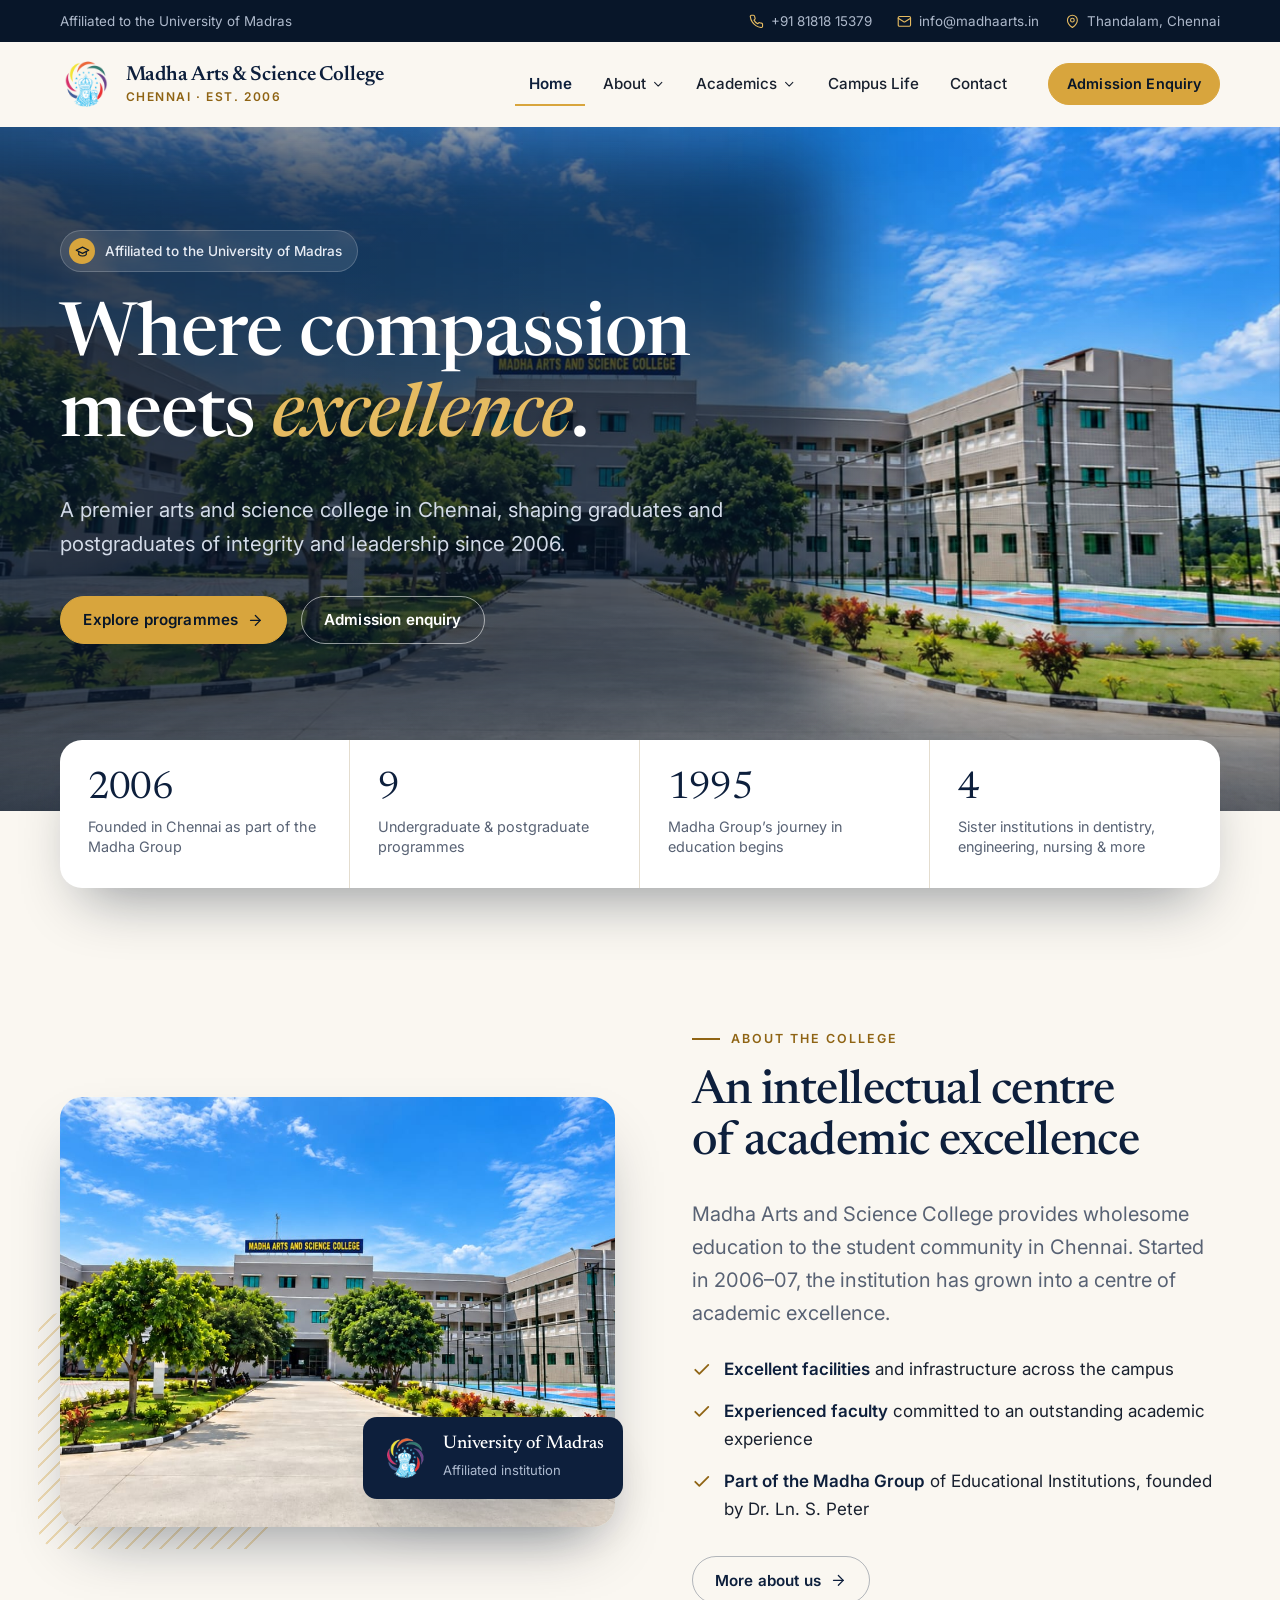
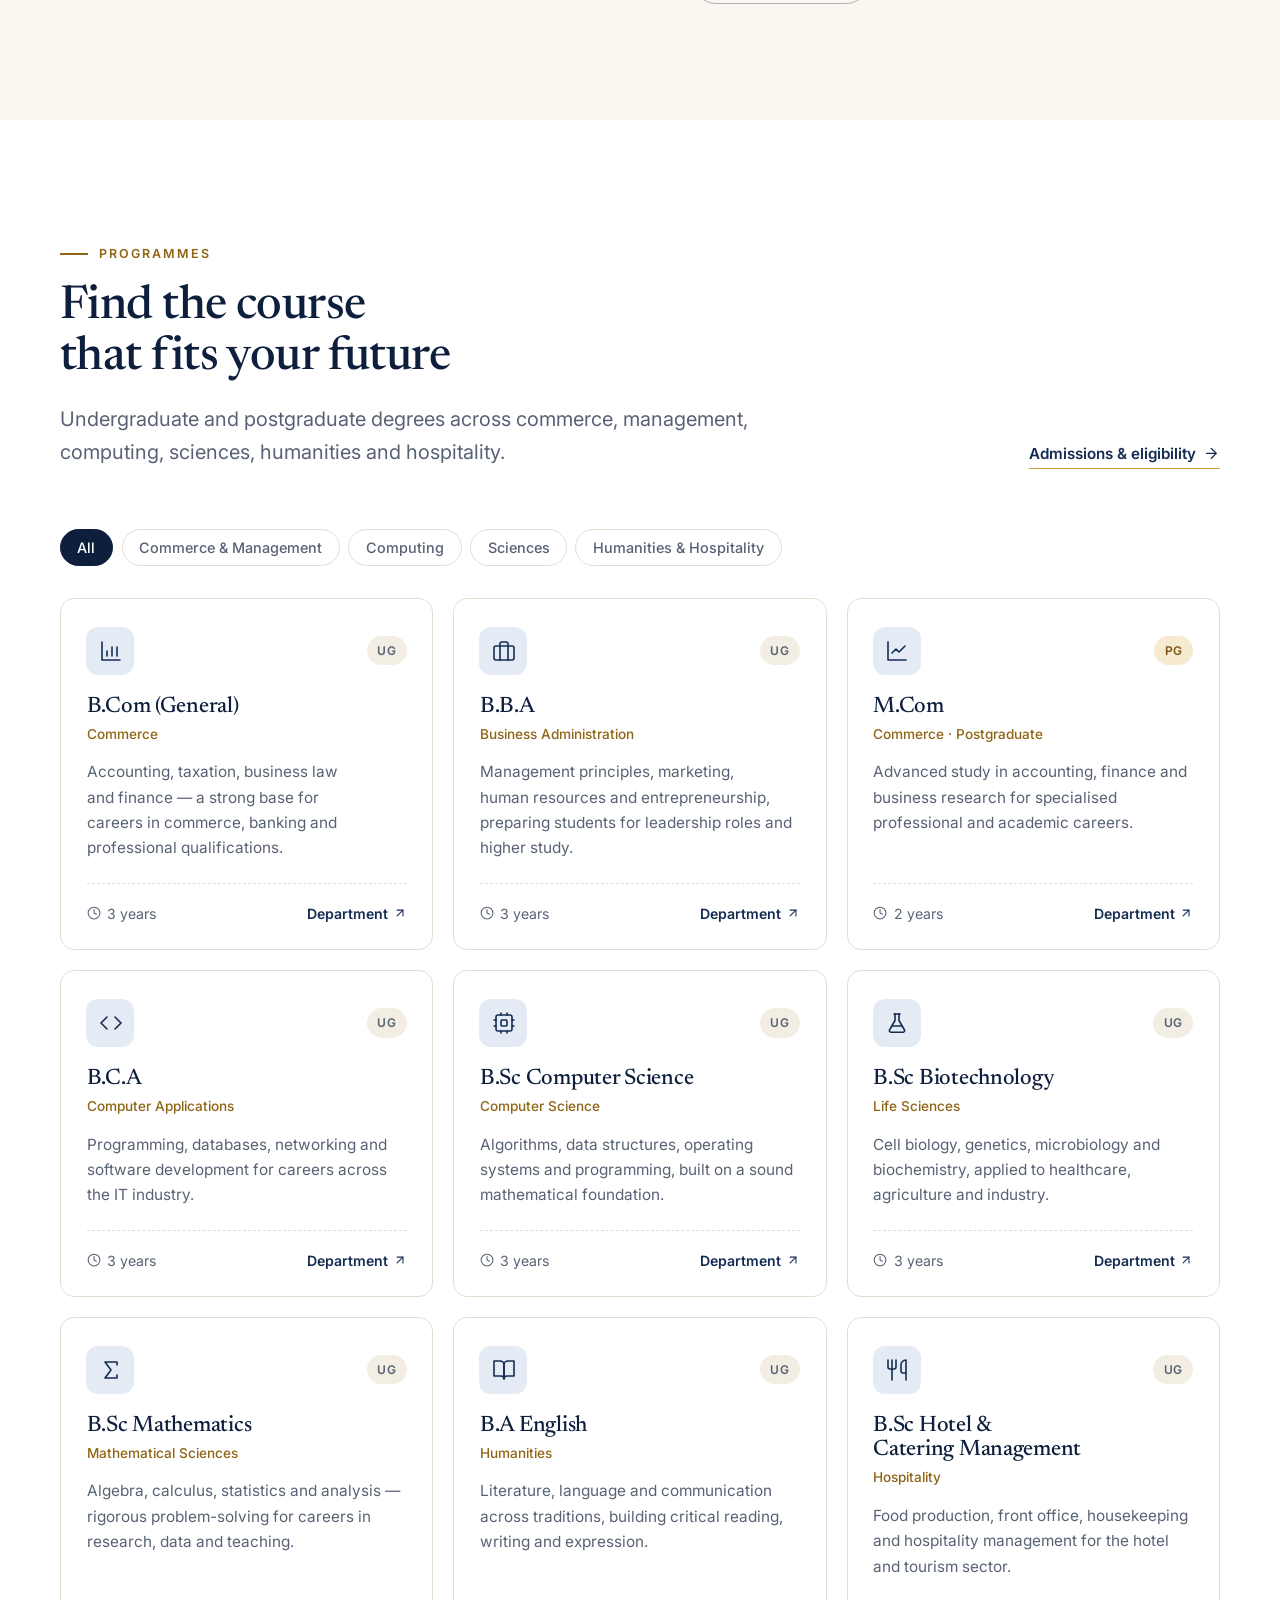
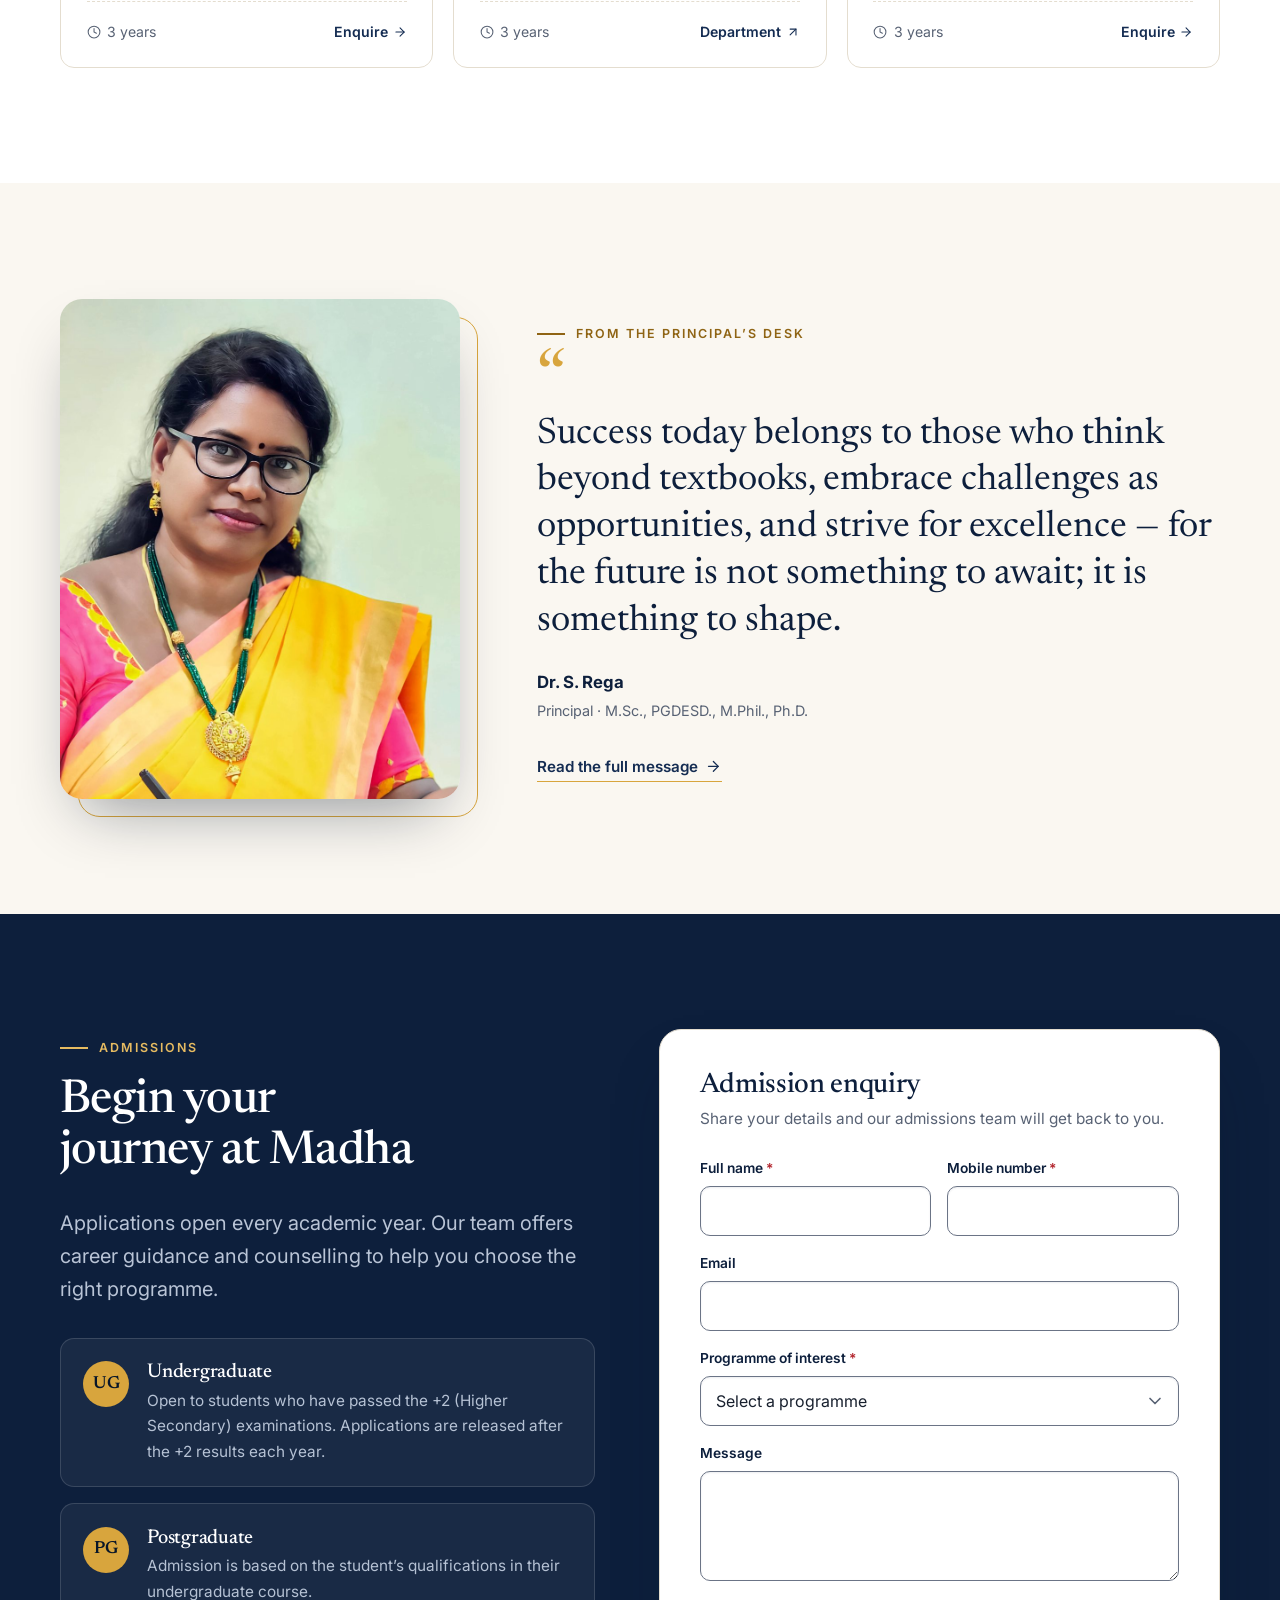
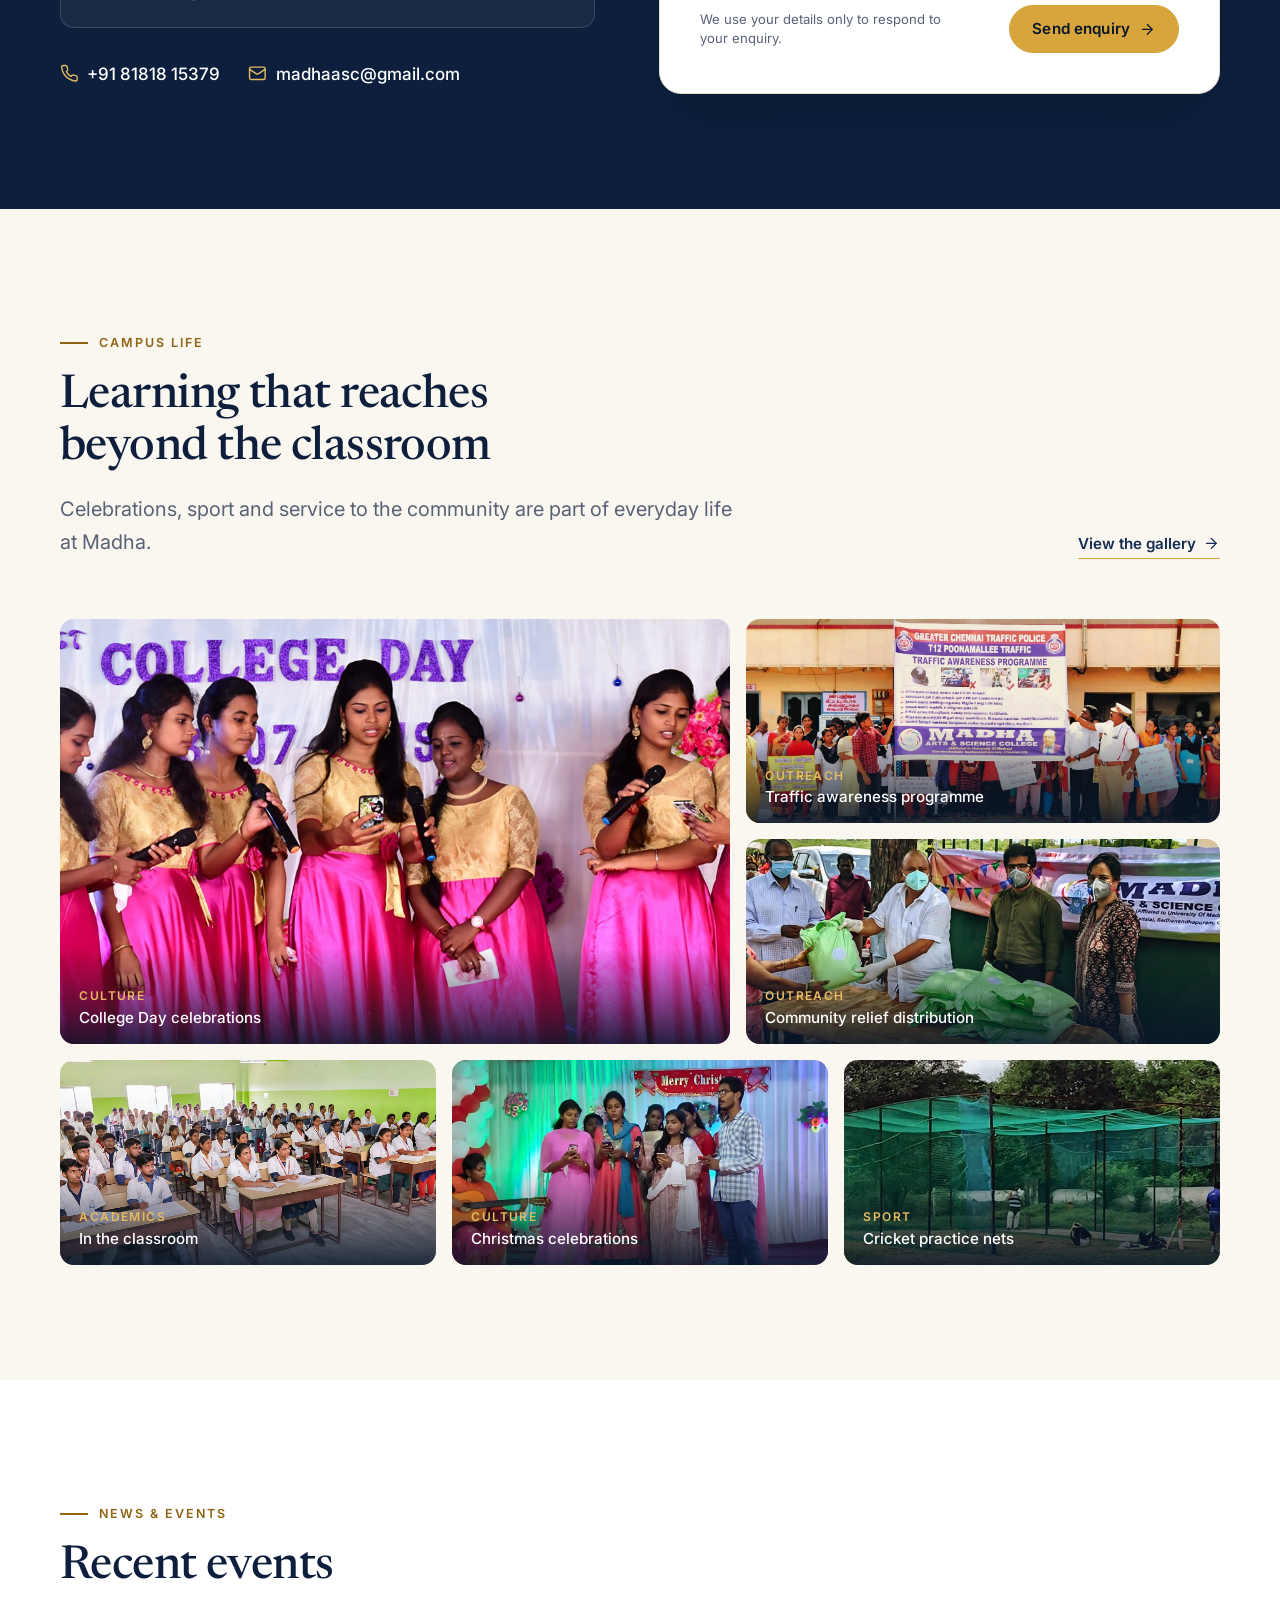
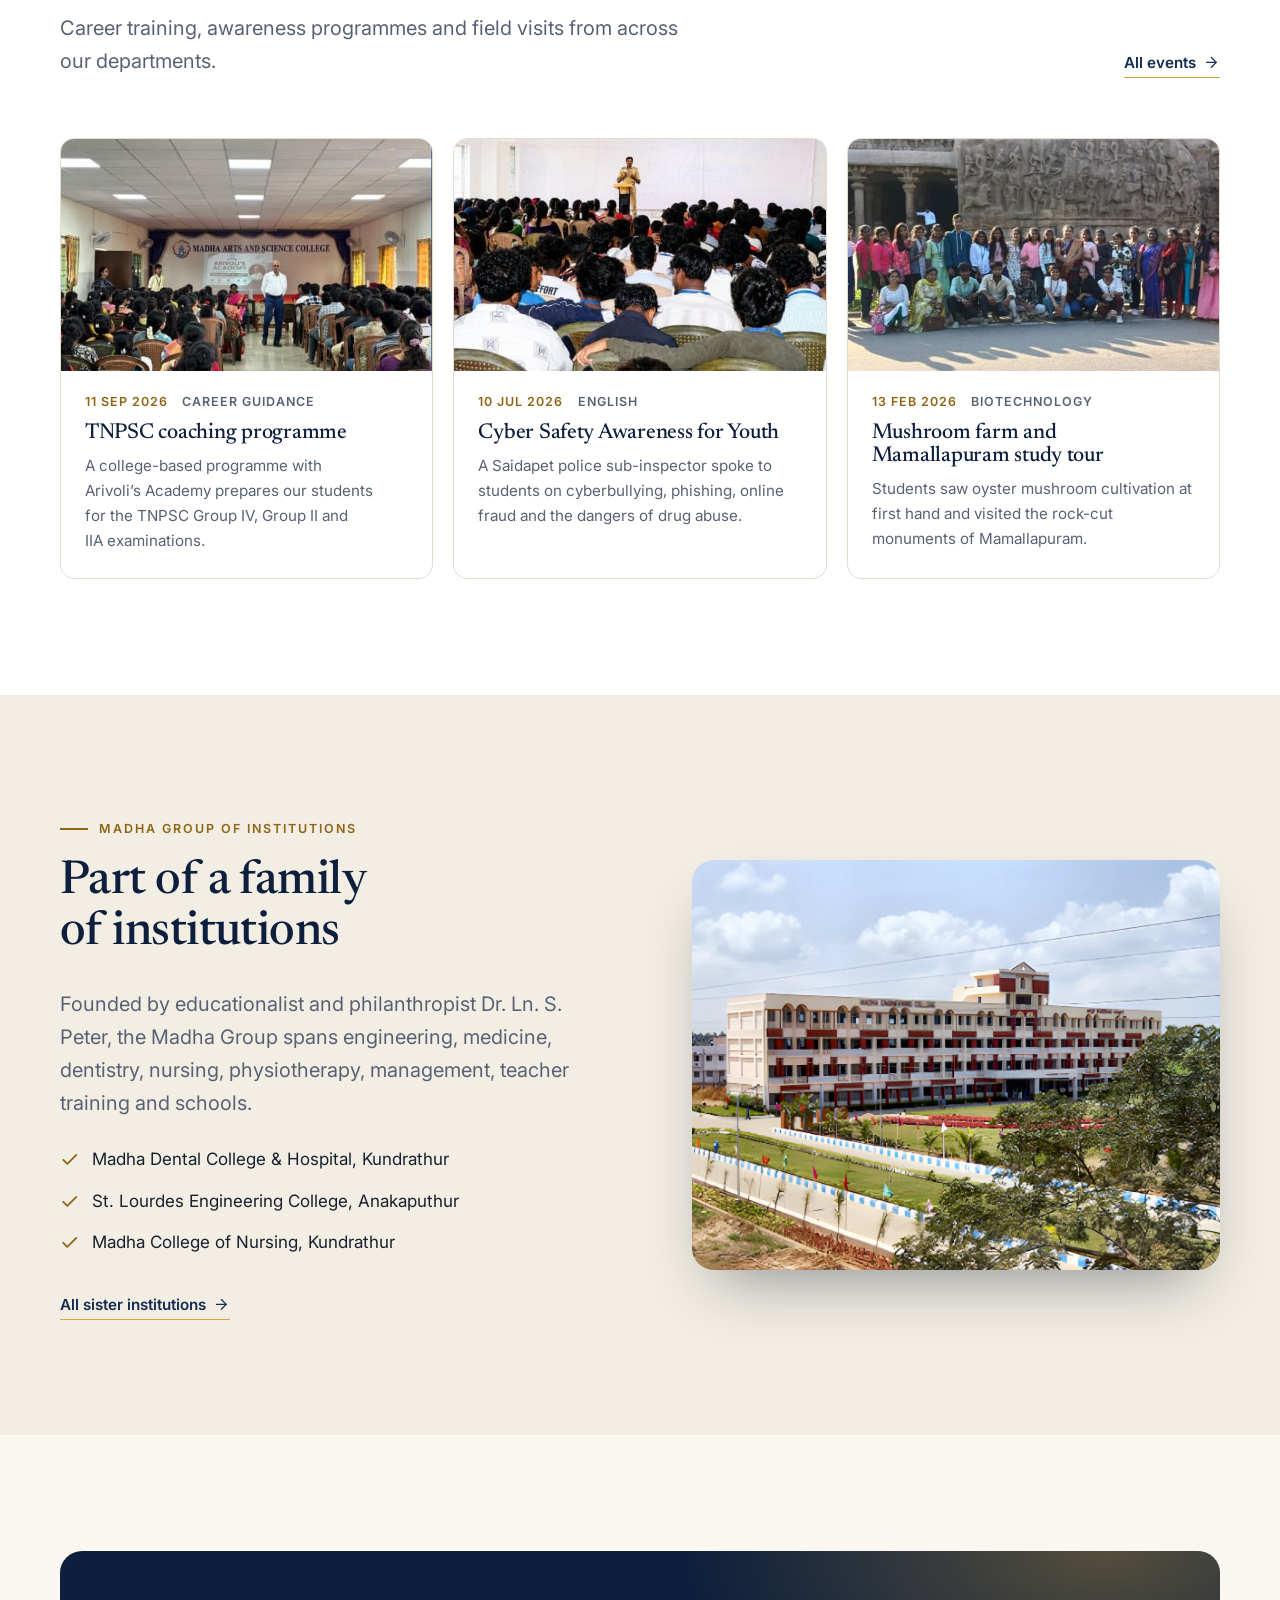
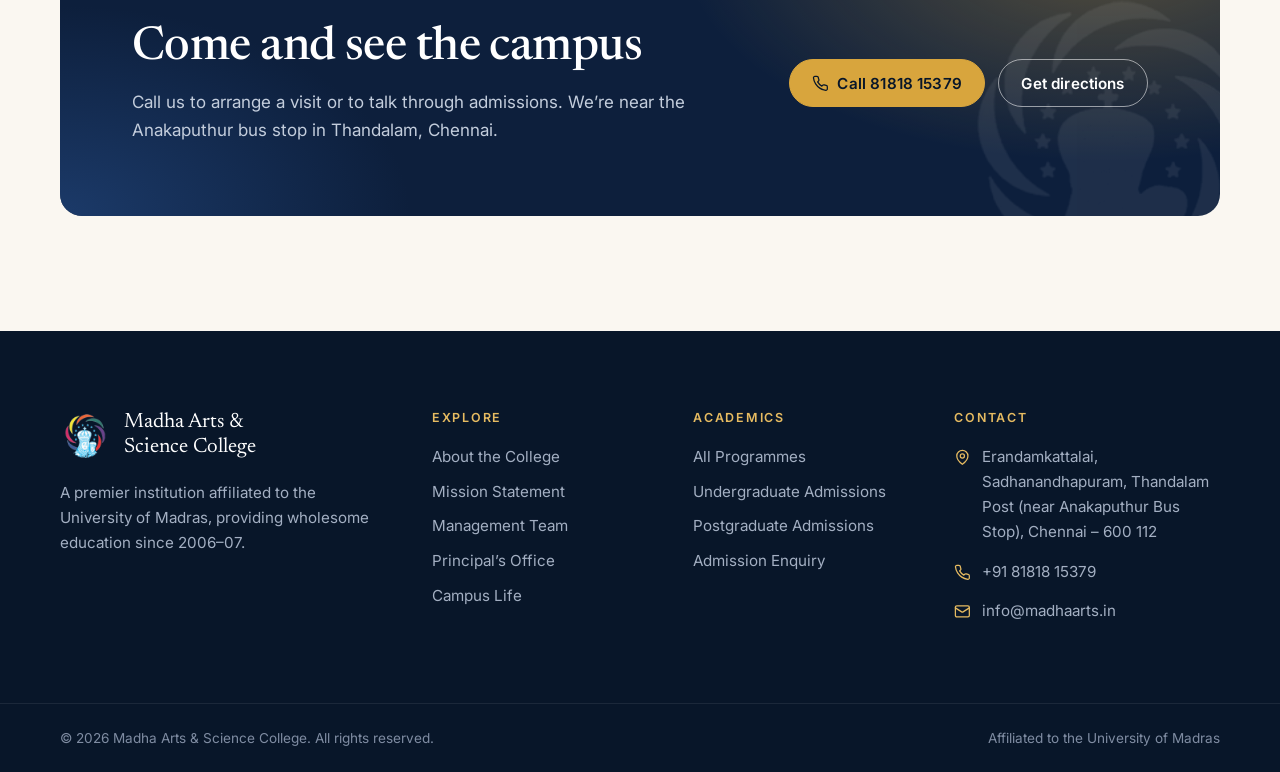
==== index.html @ 63589f8f "Update the sister institutions list Remove Madha Medical College & Hospital and Madha Engineering Co" ====
<!DOCTYPE html>
<html lang="en">
<head>
  <meta charset="utf-8">
  <meta name="viewport" content="width=device-width, initial-scale=1">
  <title>Madha Arts &amp; Science College, Chennai | Affiliated to the University of Madras</title>
  <meta name="description" content="Madha Arts and Science College, Thandalam, Chennai — a premier institution affiliated to the University of Madras offering B.Com, BBA, BCA, B.Sc and M.Com programmes since 2006.">
  <meta name="theme-color" content="#0d1f3c">
  <meta property="og:title" content="Madha Arts &amp; Science College, Chennai">
  <meta property="og:description" content="Undergraduate and postgraduate programmes in commerce, management, computing, sciences, humanities and hospitality. Affiliated to the University of Madras.">
  <meta property="og:image" content="assets/img/campus-main-block.jpg">
  <link rel="icon" type="image/png" href="assets/img/favicon.png">
  <link rel="preconnect" href="https://fonts.googleapis.com">
  <link rel="preconnect" href="https://fonts.gstatic.com" crossorigin>
  <link rel="stylesheet" href="https://fonts.googleapis.com/css2?family=Inter:wght@400;500;600;700&family=Newsreader:ital,opsz,wght@0,6..72,400;0,6..72,500;0,6..72,600;1,6..72,400;1,6..72,500&display=swap">
  <link rel="preload" as="image" href="assets/img/campus-main-block.jpg">
  <link rel="stylesheet" href="assets/css/styles.css">
  <script>document.documentElement.classList.add("js")</script>
</head>
<body>
  <a class="skip" href="#main">Skip to content</a>

  <div class="topbar">
    <div class="container topbar__inner">
      <p class="topbar__note">Affiliated to the University of Madras</p>
      <ul class="topbar__links">
        <li><a href="tel:+918181815379"><svg class="i" viewBox="0 0 24 24" aria-hidden="true"><path d="M22 16.92v3a2 2 0 0 1-2.18 2 19.79 19.79 0 0 1-8.63-3.07 19.5 19.5 0 0 1-6-6 19.79 19.79 0 0 1-3.07-8.67A2 2 0 0 1 4.11 2h3a2 2 0 0 1 2 1.72 12.84 12.84 0 0 0 .7 2.81 2 2 0 0 1-.45 2.11L8.09 9.91a16 16 0 0 0 6 6l1.27-1.27a2 2 0 0 1 2.11-.45 12.84 12.84 0 0 0 2.81.7A2 2 0 0 1 22 16.92z"/></svg>+91 81818 15379</a></li>
        <li><a href="mailto:info@madhaarts.in"><svg class="i" viewBox="0 0 24 24" aria-hidden="true"><rect width="20" height="16" x="2" y="4" rx="2"/><path d="m22 7-8.97 5.7a1.94 1.94 0 0 1-2.06 0L2 7"/></svg>info@madhaarts.in</a></li>
        <li class="hide-sm"><svg class="i" viewBox="0 0 24 24" aria-hidden="true"><path d="M20 10c0 6-8 12-8 12s-8-6-8-12a8 8 0 0 1 16 0Z"/><circle cx="12" cy="10" r="3"/></svg>Thandalam, Chennai</li>
      </ul>
    </div>
  </div>

  <header class="site-header" data-header>
    <div class="container site-header__inner">
      <a class="brand" href="index.html" aria-label="Madha Arts and Science College, home">
        <img src="assets/img/emblem.png" alt="" width="512" height="448">
        <span class="brand__text"><span class="brand__name">Madha Arts &amp; Science College</span><span class="brand__sub">Chennai &middot; Est. 2006</span></span>
      </a>
      <nav class="nav" id="site-nav" aria-label="Primary" data-nav>
        <button class="nav-toggle nav-close" type="button" data-nav-close><span class="sr-only">Close menu</span><svg class="i" viewBox="0 0 24 24" aria-hidden="true"><path d="M18 6 6 18"/><path d="m6 6 12 12"/></svg></button>
        <ul class="nav__list">
          <li class="nav__item"><a class="nav__link" href="index.html" aria-current="page">Home</a></li>
          <li class="nav__item has-menu">
            <a class="nav__link" href="about.html">About <svg class="i" viewBox="0 0 24 24" aria-hidden="true"><path d="m6 9 6 6 6-6"/></svg></a>
            <ul class="menu">
              <li><a href="about.html#college">The College</a></li>
              <li><a href="about.html#mission">Mission Statement</a></li>
              <li><a href="about.html#group">Madha Group</a></li>
              <li><a href="about.html#leadership">Management Team</a></li>
              <li><a href="about.html#principal">Principal&rsquo;s Office</a></li>
            </ul>
          </li>
          <li class="nav__item has-menu">
            <a class="nav__link" href="academics.html">Academics <svg class="i" viewBox="0 0 24 24" aria-hidden="true"><path d="m6 9 6 6 6-6"/></svg></a>
            <ul class="menu">
              <li><a href="academics.html#programmes">All Programmes</a></li>
              <li><a href="academics.html#undergraduate">Undergraduate Admissions</a></li>
              <li><a href="academics.html#postgraduate">Postgraduate Admissions</a></li>
            </ul>
          </li>
          <li class="nav__item"><a class="nav__link" href="campus-life.html">Campus Life</a></li>
          <li class="nav__item"><a class="nav__link" href="contact.html">Contact</a></li>
        </ul>
        <a class="btn btn--gold btn--sm nav__cta" href="contact.html#enquiry">Admission Enquiry</a>
      </nav>
      <button class="nav-toggle" type="button" aria-expanded="false" aria-controls="site-nav" data-nav-toggle><span class="sr-only">Open menu</span><svg class="i" viewBox="0 0 24 24" aria-hidden="true"><path d="M4 6h16M4 12h16M4 18h16"/></svg></button>
    </div>
  </header>
  <div class="nav-backdrop"></div>

  <main id="main">
    <!-- Hero -->
    <section class="hero">
      <div class="hero__media"><img src="assets/img/campus-main-block.jpg" alt="The main block of Madha Arts and Science College, Thandalam, Chennai" width="1600" height="747" fetchpriority="high"></div>
      <div class="container hero__inner">
        <div class="hero__content">
          <p class="hero__badge"><span><svg class="i" viewBox="0 0 24 24" aria-hidden="true"><path d="M22 10 12 5 2 10l10 5 10-5Z"/><path d="M6 12v5c3 3 9 3 12 0v-5"/></svg></span>Affiliated to the University of Madras</p>
          <h1>Where compassion meets <em>excellence</em>.</h1>
          <p class="hero__lead">A premier arts and science college in Chennai, shaping graduates and postgraduates of integrity and leadership since 2006.</p>
          <div class="hero__actions">
            <a class="btn btn--gold" href="academics.html">Explore programmes <svg class="i" viewBox="0 0 24 24" aria-hidden="true"><path d="M5 12h14"/><path d="m12 5 7 7-7 7"/></svg></a>
            <a class="btn btn--ghost" href="contact.html#enquiry">Admission enquiry</a>
          </div>
        </div>
      </div>
    </section>

    <!-- Facts -->
    <div class="facts">
      <div class="container">
        <dl class="facts__grid" data-reveal>
          <div class="fact"><dt class="fact__value">2006</dt><dd class="fact__label">Founded in Chennai as part of the Madha Group</dd></div>
          <div class="fact"><dt class="fact__value">9</dt><dd class="fact__label">Undergraduate &amp; postgraduate programmes</dd></div>
          <div class="fact"><dt class="fact__value">1995</dt><dd class="fact__label">Madha Group&rsquo;s journey in education begins</dd></div>
          <div class="fact"><dt class="fact__value">4</dt><dd class="fact__label">Sister institutions in dentistry, engineering, nursing &amp; more</dd></div>
        </dl>
      </div>
    </div>

    <!-- About -->
    <section class="section" aria-labelledby="about-title">
      <div class="container split">
        <div class="media-frame" data-reveal>
          <span class="media-frame__accent" aria-hidden="true"></span>
          <img src="assets/img/campus-main-block.jpg" alt="The college main block with its tree-lined driveway, landscaped lawns and sports court" width="1600" height="747" loading="lazy">
          <div class="media-frame__tag">
            <img src="assets/img/emblem.png" alt="" width="512" height="448" loading="lazy">
            <div><strong>University of Madras</strong><span>Affiliated institution</span></div>
          </div>
        </div>
        <div data-reveal style="--d:.1s">
          <p class="eyebrow">About the college</p>
          <h2 id="about-title">An intellectual centre of academic excellence</h2>
          <p class="lead">Madha Arts and Science College provides wholesome education to the student community in Chennai. Started in 2006&ndash;07, the institution has grown into a centre of academic excellence.</p>
          <ul class="checks">
            <li><svg class="i" viewBox="0 0 24 24" aria-hidden="true"><path d="M20 6 9 17l-5-5"/></svg><span><strong>Excellent facilities</strong> and infrastructure across the campus</span></li>
            <li><svg class="i" viewBox="0 0 24 24" aria-hidden="true"><path d="M20 6 9 17l-5-5"/></svg><span><strong>Experienced faculty</strong> committed to an outstanding academic experience</span></li>
            <li><svg class="i" viewBox="0 0 24 24" aria-hidden="true"><path d="M20 6 9 17l-5-5"/></svg><span><strong>Part of the Madha Group</strong> of Educational Institutions, founded by Dr. Ln. S. Peter</span></li>
          </ul>
          <a class="btn btn--outline" href="about.html">More about us <svg class="i" viewBox="0 0 24 24" aria-hidden="true"><path d="M5 12h14"/><path d="m12 5 7 7-7 7"/></svg></a>
        </div>
      </div>
    </section>

    <!-- Programmes -->
    <section class="section section--white" id="programmes" aria-labelledby="prog-title">
      <div class="container">
        <div class="section-head section-head--split" data-reveal>
          <div>
            <p class="eyebrow">Programmes</p>
            <h2 id="prog-title">Find the course that fits your future</h2>
            <p class="lead">Undergraduate and postgraduate degrees across commerce, management, computing, sciences, humanities and hospitality.</p>
          </div>
          <a class="link-arrow" href="academics.html">Admissions &amp; eligibility <svg class="i" viewBox="0 0 24 24" aria-hidden="true"><path d="M5 12h14"/><path d="m12 5 7 7-7 7"/></svg></a>
        </div>

        <div class="filters" role="group" aria-label="Filter programmes" data-reveal>
          <button class="filter" type="button" data-filter="all" aria-pressed="true">All</button>
          <button class="filter" type="button" data-filter="commerce" aria-pressed="false">Commerce &amp; Management</button>
          <button class="filter" type="button" data-filter="computing" aria-pressed="false">Computing</button>
          <button class="filter" type="button" data-filter="science" aria-pressed="false">Sciences</button>
          <button class="filter" type="button" data-filter="humanities" aria-pressed="false">Humanities &amp; Hospitality</button>
        </div>

        <div class="programmes">
          <article class="programme" data-school="commerce" data-reveal>
            <div class="programme__top"><span class="programme__icon"><svg class="i" viewBox="0 0 24 24" aria-hidden="true"><path d="M3 3v18h18"/><path d="M8 17v-5"/><path d="M13 17V8"/><path d="M18 17v-9"/></svg></span><span class="tag">UG</span></div>
            <h3>B.Com (General)</h3>
            <p class="programme__school">Commerce</p>
            <p>Accounting, taxation, business law and finance &mdash; a strong base for careers in commerce, banking and professional qualifications.</p>
            <div class="programme__foot"><span><svg class="i" viewBox="0 0 24 24" aria-hidden="true"><circle cx="12" cy="12" r="10"/><path d="M12 6v6l4 2"/></svg>3 years</span><a href="https://sites.google.com/view/b-com-webpage/home" target="_blank" rel="noopener">Department <svg class="i" viewBox="0 0 24 24" aria-hidden="true"><path d="M7 7h10v10"/><path d="M7 17 17 7"/></svg></a></div>
          </article>

          <article class="programme" data-school="commerce" data-reveal style="--d:.05s">
            <div class="programme__top"><span class="programme__icon"><svg class="i" viewBox="0 0 24 24" aria-hidden="true"><rect width="20" height="14" x="2" y="7" rx="2"/><path d="M16 21V5a2 2 0 0 0-2-2h-4a2 2 0 0 0-2 2v16"/></svg></span><span class="tag">UG</span></div>
            <h3>B.B.A</h3>
            <p class="programme__school">Business Administration</p>
            <p>Management principles, marketing, human resources and entrepreneurship, preparing students for leadership roles and higher study.</p>
            <div class="programme__foot"><span><svg class="i" viewBox="0 0 24 24" aria-hidden="true"><circle cx="12" cy="12" r="10"/><path d="M12 6v6l4 2"/></svg>3 years</span><a href="https://sites.google.com/view/bba-webpage/home" target="_blank" rel="noopener">Department <svg class="i" viewBox="0 0 24 24" aria-hidden="true"><path d="M7 7h10v10"/><path d="M7 17 17 7"/></svg></a></div>
          </article>

          <article class="programme" data-school="commerce" data-reveal style="--d:.1s">
            <div class="programme__top"><span class="programme__icon"><svg class="i" viewBox="0 0 24 24" aria-hidden="true"><path d="M3 3v18h18"/><path d="m7 14 4-4 3 3 6-6"/></svg></span><span class="tag tag--pg">PG</span></div>
            <h3>M.Com</h3>
            <p class="programme__school">Commerce &middot; Postgraduate</p>
            <p>Advanced study in accounting, finance and business research for specialised professional and academic careers.</p>
            <div class="programme__foot"><span><svg class="i" viewBox="0 0 24 24" aria-hidden="true"><circle cx="12" cy="12" r="10"/><path d="M12 6v6l4 2"/></svg>2 years</span><a href="https://sites.google.com/view/m-com-webpage/home" target="_blank" rel="noopener">Department <svg class="i" viewBox="0 0 24 24" aria-hidden="true"><path d="M7 7h10v10"/><path d="M7 17 17 7"/></svg></a></div>
          </article>

          <article class="programme" data-school="computing" data-reveal>
            <div class="programme__top"><span class="programme__icon"><svg class="i" viewBox="0 0 24 24" aria-hidden="true"><path d="m16 18 6-6-6-6"/><path d="m8 6-6 6 6 6"/></svg></span><span class="tag">UG</span></div>
            <h3>B.C.A</h3>
            <p class="programme__school">Computer Applications</p>
            <p>Programming, databases, networking and software development for careers across the IT industry.</p>
            <div class="programme__foot"><span><svg class="i" viewBox="0 0 24 24" aria-hidden="true"><circle cx="12" cy="12" r="10"/><path d="M12 6v6l4 2"/></svg>3 years</span><a href="https://sites.google.com/view/bca-cs-webpage/home" target="_blank" rel="noopener">Department <svg class="i" viewBox="0 0 24 24" aria-hidden="true"><path d="M7 7h10v10"/><path d="M7 17 17 7"/></svg></a></div>
          </article>

          <article class="programme" data-school="computing science" data-reveal style="--d:.05s">
            <div class="programme__top"><span class="programme__icon"><svg class="i" viewBox="0 0 24 24" aria-hidden="true"><rect width="16" height="16" x="4" y="4" rx="2"/><rect width="6" height="6" x="9" y="9" rx="1"/><path d="M15 2v2M15 20v2M2 15h2M2 9h2M20 15h2M20 9h2M9 2v2M9 20v2"/></svg></span><span class="tag">UG</span></div>
            <h3>B.Sc Computer Science</h3>
            <p class="programme__school">Computer Science</p>
            <p>Algorithms, data structures, operating systems and programming, built on a sound mathematical foundation.</p>
            <div class="programme__foot"><span><svg class="i" viewBox="0 0 24 24" aria-hidden="true"><circle cx="12" cy="12" r="10"/><path d="M12 6v6l4 2"/></svg>3 years</span><a href="https://sites.google.com/view/bca-cs-webpage/home" target="_blank" rel="noopener">Department <svg class="i" viewBox="0 0 24 24" aria-hidden="true"><path d="M7 7h10v10"/><path d="M7 17 17 7"/></svg></a></div>
          </article>

          <article class="programme" data-school="science" data-reveal style="--d:.1s">
            <div class="programme__top"><span class="programme__icon"><svg class="i" viewBox="0 0 24 24" aria-hidden="true"><path d="M9 3h6"/><path d="M10 3v6.5L4.5 19a1.5 1.5 0 0 0 1.3 2.2h12.4a1.5 1.5 0 0 0 1.3-2.2L14 9.5V3"/><path d="M7 15h10"/></svg></span><span class="tag">UG</span></div>
            <h3>B.Sc Biotechnology</h3>
            <p class="programme__school">Life Sciences</p>
            <p>Cell biology, genetics, microbiology and biochemistry, applied to healthcare, agriculture and industry.</p>
            <div class="programme__foot"><span><svg class="i" viewBox="0 0 24 24" aria-hidden="true"><circle cx="12" cy="12" r="10"/><path d="M12 6v6l4 2"/></svg>3 years</span><a href="https://sites.google.com/view/biotech-masc/home" target="_blank" rel="noopener">Department <svg class="i" viewBox="0 0 24 24" aria-hidden="true"><path d="M7 7h10v10"/><path d="M7 17 17 7"/></svg></a></div>
          </article>

          <article class="programme" data-school="science" data-reveal>
            <div class="programme__top"><span class="programme__icon"><svg class="i" viewBox="0 0 24 24" aria-hidden="true"><path d="M18 7V4H6l6 8-6 8h12v-3"/></svg></span><span class="tag">UG</span></div>
            <h3>B.Sc Mathematics</h3>
            <p class="programme__school">Mathematical Sciences</p>
            <p>Algebra, calculus, statistics and analysis &mdash; rigorous problem-solving for careers in research, data and teaching.</p>
            <div class="programme__foot"><span><svg class="i" viewBox="0 0 24 24" aria-hidden="true"><circle cx="12" cy="12" r="10"/><path d="M12 6v6l4 2"/></svg>3 years</span><a href="contact.html#enquiry">Enquire <svg class="i" viewBox="0 0 24 24" aria-hidden="true"><path d="M5 12h14"/><path d="m12 5 7 7-7 7"/></svg></a></div>
          </article>

          <article class="programme" data-school="humanities" data-reveal style="--d:.05s">
            <div class="programme__top"><span class="programme__icon"><svg class="i" viewBox="0 0 24 24" aria-hidden="true"><path d="M2 3h6a4 4 0 0 1 4 4v14a3 3 0 0 0-3-3H2z"/><path d="M22 3h-6a4 4 0 0 0-4 4v14a3 3 0 0 1 3-3h7z"/></svg></span><span class="tag">UG</span></div>
            <h3>B.A English</h3>
            <p class="programme__school">Humanities</p>
            <p>Literature, language and communication across traditions, building critical reading, writing and expression.</p>
            <div class="programme__foot"><span><svg class="i" viewBox="0 0 24 24" aria-hidden="true"><circle cx="12" cy="12" r="10"/><path d="M12 6v6l4 2"/></svg>3 years</span><a href="https://sites.google.com/view/b-a-english-webpage/home" target="_blank" rel="noopener">Department <svg class="i" viewBox="0 0 24 24" aria-hidden="true"><path d="M7 7h10v10"/><path d="M7 17 17 7"/></svg></a></div>
          </article>

          <article class="programme" data-school="humanities" data-reveal style="--d:.1s">
            <div class="programme__top"><span class="programme__icon"><svg class="i" viewBox="0 0 24 24" aria-hidden="true"><path d="M3 2v7c0 1.1.9 2 2 2h4a2 2 0 0 0 2-2V2"/><path d="M7 2v20"/><path d="M21 15V2a5 5 0 0 0-5 5v6c0 1.1.9 2 2 2h3Zm0 0v7"/></svg></span><span class="tag">UG</span></div>
            <h3>B.Sc Hotel &amp; Catering Management</h3>
            <p class="programme__school">Hospitality</p>
            <p>Food production, front office, housekeeping and hospitality management for the hotel and tourism sector.</p>
            <div class="programme__foot"><span><svg class="i" viewBox="0 0 24 24" aria-hidden="true"><circle cx="12" cy="12" r="10"/><path d="M12 6v6l4 2"/></svg>3 years</span><a href="contact.html#enquiry">Enquire <svg class="i" viewBox="0 0 24 24" aria-hidden="true"><path d="M5 12h14"/><path d="m12 5 7 7-7 7"/></svg></a></div>
          </article>
        </div>
      </div>
    </section>

    <!-- Principal's message -->
    <section class="section" aria-labelledby="principal-title">
      <div class="container message">
        <div class="message__photo" data-reveal>
          <img src="assets/img/principal.jpg" alt="Dr. S. Rega, Principal of Madha Arts and Science College" width="900" height="1929" loading="lazy">
        </div>
        <div data-reveal style="--d:.1s">
          <p class="eyebrow" id="principal-title">From the Principal&rsquo;s desk</p>
          <blockquote>
            <p class="message__quote">Success today belongs to those who think beyond textbooks, embrace challenges as opportunities, and strive for excellence &mdash; for the future is not something to await; it is something to shape.</p>
          </blockquote>
          <div class="message__by"><strong>Dr. S. Rega</strong><span>Principal &middot; M.Sc., PGDESD., M.Phil., Ph.D.</span></div>
          <a class="link-arrow" href="about.html#principal">Read the full message <svg class="i" viewBox="0 0 24 24" aria-hidden="true"><path d="M5 12h14"/><path d="m12 5 7 7-7 7"/></svg></a>
        </div>
      </div>
    </section>

    <!-- Admissions -->
    <section class="section section--navy" id="admissions" aria-labelledby="adm-title">
      <div class="container admissions">
        <div data-reveal>
          <p class="eyebrow">Admissions</p>
          <h2 id="adm-title">Begin your journey at Madha</h2>
          <p class="lead">Applications open every academic year. Our team offers career guidance and counselling to help you choose the right programme.</p>
          <div class="pathways">
            <div class="pathway">
              <span class="pathway__num">UG</span>
              <div><h3>Undergraduate</h3><p>Open to students who have passed the +2 (Higher Secondary) examinations. Applications are released after the +2 results each year.</p></div>
            </div>
            <div class="pathway">
              <span class="pathway__num">PG</span>
              <div><h3>Postgraduate</h3><p>Admission is based on the student&rsquo;s qualifications in their undergraduate course.</p></div>
            </div>
          </div>
          <div class="contact-inline">
            <a href="tel:+918181815379"><svg class="i" viewBox="0 0 24 24" aria-hidden="true"><path d="M22 16.92v3a2 2 0 0 1-2.18 2 19.79 19.79 0 0 1-8.63-3.07 19.5 19.5 0 0 1-6-6 19.79 19.79 0 0 1-3.07-8.67A2 2 0 0 1 4.11 2h3a2 2 0 0 1 2 1.72 12.84 12.84 0 0 0 .7 2.81 2 2 0 0 1-.45 2.11L8.09 9.91a16 16 0 0 0 6 6l1.27-1.27a2 2 0 0 1 2.11-.45 12.84 12.84 0 0 0 2.81.7A2 2 0 0 1 22 16.92z"/></svg>+91 81818 15379</a>
            <a href="mailto:madhaasc@gmail.com"><svg class="i" viewBox="0 0 24 24" aria-hidden="true"><rect width="20" height="16" x="2" y="4" rx="2"/><path d="m22 7-8.97 5.7a1.94 1.94 0 0 1-2.06 0L2 7"/></svg>madhaasc@gmail.com</a>
          </div>
        </div>

        <form class="form-card" data-enquiry data-reveal style="--d:.1s" novalidate>
          <h3>Admission enquiry</h3>
          <p>Share your details and our admissions team will get back to you.</p>
          <div class="form-grid">
            <div class="field"><label for="h-name">Full name <span>*</span></label><input id="h-name" name="name" autocomplete="name" required></div>
            <div class="field"><label for="h-phone">Mobile number <span>*</span></label><input id="h-phone" name="phone" type="tel" autocomplete="tel" inputmode="tel" pattern="[0-9+\s\-]{10,15}" required></div>
            <div class="field field--full"><label for="h-email">Email</label><input id="h-email" name="email" type="email" autocomplete="email"></div>
            <div class="field field--full">
              <label for="h-programme">Programme of interest <span>*</span></label>
              <select id="h-programme" name="programme" required>
                <option value="">Select a programme</option>
                <optgroup label="Undergraduate">
                  <option>B.Com (General)</option>
                  <option>B.B.A</option>
                  <option>B.C.A</option>
                  <option>B.Sc Computer Science</option>
                  <option>B.Sc Biotechnology</option>
                  <option>B.Sc Mathematics</option>
                  <option>B.A English</option>
                  <option>B.Sc Hotel &amp; Catering Management</option>
                </optgroup>
                <optgroup label="Postgraduate">
                  <option>M.Com</option>
                </optgroup>
              </select>
            </div>
            <div class="field field--full"><label for="h-msg">Message</label><textarea id="h-msg" name="message" rows="3"></textarea></div>
          </div>
          <div class="form-foot">
            <small>We use your details only to respond to your enquiry.</small>
            <button class="btn btn--gold" type="submit">Send enquiry <svg class="i" viewBox="0 0 24 24" aria-hidden="true"><path d="M5 12h14"/><path d="m12 5 7 7-7 7"/></svg></button>
          </div>
          <p class="form-status" role="status" hidden></p>
        </form>
      </div>
    </section>

    <!-- Campus life -->
    <section class="section" aria-labelledby="life-title">
      <div class="container">
        <div class="section-head section-head--split" data-reveal>
          <div>
            <p class="eyebrow">Campus life</p>
            <h2 id="life-title">Learning that reaches beyond the classroom</h2>
            <p class="lead">Celebrations, sport and service to the community are part of everyday life at Madha.</p>
          </div>
          <a class="link-arrow" href="campus-life.html">View the gallery <svg class="i" viewBox="0 0 24 24" aria-hidden="true"><path d="M5 12h14"/><path d="m12 5 7 7-7 7"/></svg></a>
        </div>
        <div class="mosaic">
          <figure class="tile tile--a" data-reveal><button type="button" data-zoom="College Day celebrations"><img src="assets/img/event-college-day.jpg" alt="Students performing on stage at the College Day celebrations" width="1800" height="656" loading="lazy"></button><figcaption><small>Culture</small>College Day celebrations</figcaption></figure>
          <figure class="tile tile--b" data-reveal style="--d:.05s"><button type="button" data-zoom="Traffic awareness programme with the Greater Chennai Traffic Police"><img src="assets/img/outreach-traffic-awareness.jpg" alt="Students and traffic police officers holding banners at a traffic awareness programme" width="1800" height="656" loading="lazy"></button><figcaption><small>Outreach</small>Traffic awareness programme</figcaption></figure>
          <figure class="tile tile--c" data-reveal style="--d:.1s"><button type="button" data-zoom="Community relief distribution"><img src="assets/img/outreach-relief.jpg" alt="College representatives distributing relief packages to members of the community" width="1800" height="656" loading="lazy"></button><figcaption><small>Outreach</small>Community relief distribution</figcaption></figure>
          <figure class="tile tile--d" data-reveal><button type="button" data-zoom="Students in class"><img src="assets/img/classroom.jpg" alt="Students seated at desks in a classroom" width="1600" height="765" loading="lazy"></button><figcaption><small>Academics</small>In the classroom</figcaption></figure>
          <figure class="tile tile--e" data-reveal style="--d:.05s"><button type="button" data-zoom="Christmas celebrations"><img src="assets/img/event-christmas.jpg" alt="Students singing carols with a guitar at the Christmas celebrations" width="1800" height="656" loading="lazy"></button><figcaption><small>Culture</small>Christmas celebrations</figcaption></figure>
          <figure class="tile tile--f" data-reveal style="--d:.1s"><button type="button" data-zoom="Cricket practice nets on campus"><img src="assets/img/sports-cricket.jpg" alt="Cricket practice nets on the college grounds" width="1800" height="656" loading="lazy"></button><figcaption><small>Sport</small>Cricket practice nets</figcaption></figure>
        </div>
      </div>
    </section>

    <!-- Recent events -->
    <section class="section section--white" aria-labelledby="events-title">
      <div class="container">
        <div class="section-head section-head--split" data-reveal>
          <div>
            <p class="eyebrow">News &amp; events</p>
            <h2 id="events-title">Recent events</h2>
            <p class="lead">Career training, awareness programmes and field visits from across our departments.</p>
          </div>
          <a class="link-arrow" href="campus-life.html#events">All events <svg class="i" viewBox="0 0 24 24" aria-hidden="true"><path d="M5 12h14"/><path d="m12 5 7 7-7 7"/></svg></a>
        </div>
        <div class="events">
          <article class="event" data-reveal>
            <div class="event__media"><button type="button" data-zoom="TNPSC coaching programme with Arivoli&rsquo;s Academy, 11 September 2026"><img src="assets/img/event-tnpsc-coaching.jpg" alt="A speaker addresses students seated in the college auditorium at the launch of the TNPSC coaching programme" width="517" height="385" loading="lazy"></button></div>
            <div class="event__body">
              <p class="event__meta"><time datetime="2026-09-11">11 Sep 2026</time><span>Career guidance</span></p>
              <h3>TNPSC coaching programme</h3>
              <p>A college-based programme with Arivoli&rsquo;s Academy prepares our students for the TNPSC Group&nbsp;IV, Group&nbsp;II and IIA examinations.</p>
            </div>
          </article>
          <article class="event" data-reveal style="--d:.05s">
            <div class="event__media"><button type="button" data-zoom="Cyber Safety Awareness for Youth, 10 July 2026"><img src="assets/img/event-cyber-safety.jpg" alt="A packed seminar hall of students listening to a police officer speaking at the lectern" width="678" height="317" loading="lazy"></button></div>
            <div class="event__body">
              <p class="event__meta"><time datetime="2026-07-10">10 Jul 2026</time><span>English</span></p>
              <h3>Cyber Safety Awareness for Youth</h3>
              <p>A Saidapet police sub-inspector spoke to students on cyberbullying, phishing, online fraud and the dangers of drug abuse.</p>
            </div>
          </article>
          <article class="event" data-reveal style="--d:.1s">
            <div class="event__media"><button type="button" data-zoom="Biotechnology study tour to Mamallapuram, 13 February 2026"><img src="assets/img/event-biotech-study-tour.jpg" alt="Biotechnology students and faculty in front of the Arjuna&rsquo;s Penance rock relief at Mamallapuram" width="780" height="379" loading="lazy"></button></div>
            <div class="event__body">
              <p class="event__meta"><time datetime="2026-02-13">13 Feb 2026</time><span>Biotechnology</span></p>
              <h3>Mushroom farm and Mamallapuram study tour</h3>
              <p>Students saw oyster mushroom cultivation at first hand and visited the rock-cut monuments of Mamallapuram.</p>
            </div>
          </article>
        </div>
      </div>
    </section>

    <!-- Madha Group -->
    <section class="section section--tint" aria-labelledby="group-title">
      <div class="container split split--reverse">
        <div class="media-frame" data-reveal>
          <img src="assets/img/madha-group-campus.jpg" alt="A Madha Group campus with landscaped grounds" width="1400" height="903" loading="lazy">
        </div>
        <div data-reveal style="--d:.1s">
          <p class="eyebrow">Madha Group of Institutions</p>
          <h2 id="group-title">Part of a family of institutions</h2>
          <p class="lead">Founded by educationalist and philanthropist Dr. Ln. S. Peter, the Madha Group spans engineering, medicine, dentistry, nursing, physiotherapy, management, teacher training and schools.</p>
          <ul class="checks">
            <li><svg class="i" viewBox="0 0 24 24" aria-hidden="true"><path d="M20 6 9 17l-5-5"/></svg><span>Madha Dental College &amp; Hospital, Kundrathur</span></li>
            <li><svg class="i" viewBox="0 0 24 24" aria-hidden="true"><path d="M20 6 9 17l-5-5"/></svg><span>St. Lourdes Engineering College, Anakaputhur</span></li>
            <li><svg class="i" viewBox="0 0 24 24" aria-hidden="true"><path d="M20 6 9 17l-5-5"/></svg><span>Madha College of Nursing, Kundrathur</span></li>
          </ul>
          <a class="link-arrow" href="about.html#group">All sister institutions <svg class="i" viewBox="0 0 24 24" aria-hidden="true"><path d="M5 12h14"/><path d="m12 5 7 7-7 7"/></svg></a>
        </div>
      </div>
    </section>

    <!-- CTA -->
    <section class="section" aria-label="Visit the campus">
      <div class="container">
        <div class="cta" data-reveal>
          <img class="cta__emblem" src="assets/img/emblem.png" alt="" width="512" height="448" loading="lazy">
          <div>
            <h2>Come and see the campus</h2>
            <p>Call us to arrange a visit or to talk through admissions. We&rsquo;re near the Anakaputhur bus stop in Thandalam, Chennai.</p>
          </div>
          <div class="cta__actions">
            <a class="btn btn--gold" href="tel:+918181815379"><svg class="i" viewBox="0 0 24 24" aria-hidden="true"><path d="M22 16.92v3a2 2 0 0 1-2.18 2 19.79 19.79 0 0 1-8.63-3.07 19.5 19.5 0 0 1-6-6 19.79 19.79 0 0 1-3.07-8.67A2 2 0 0 1 4.11 2h3a2 2 0 0 1 2 1.72 12.84 12.84 0 0 0 .7 2.81 2 2 0 0 1-.45 2.11L8.09 9.91a16 16 0 0 0 6 6l1.27-1.27a2 2 0 0 1 2.11-.45 12.84 12.84 0 0 0 2.81.7A2 2 0 0 1 22 16.92z"/></svg>Call 81818 15379</a>
            <a class="btn btn--ghost" href="contact.html">Get directions</a>
          </div>
        </div>
      </div>
    </section>
  </main>

  <footer class="site-footer">
    <div class="container footer-grid">
      <div>
        <a class="footer-brand" href="index.html"><img src="assets/img/emblem.png" alt="" width="512" height="448" loading="lazy"><span>Madha Arts &amp;<br>Science College</span></a>
        <p>A premier institution affiliated to the University of Madras, providing wholesome education since 2006&ndash;07.</p>
      </div>
      <div>
        <h4>Explore</h4>
        <ul class="footer-links">
          <li><a href="about.html">About the College</a></li>
          <li><a href="about.html#mission">Mission Statement</a></li>
          <li><a href="about.html#leadership">Management Team</a></li>
          <li><a href="about.html#principal">Principal&rsquo;s Office</a></li>
          <li><a href="campus-life.html">Campus Life</a></li>
        </ul>
      </div>
      <div>
        <h4>Academics</h4>
        <ul class="footer-links">
          <li><a href="academics.html#programmes">All Programmes</a></li>
          <li><a href="academics.html#undergraduate">Undergraduate Admissions</a></li>
          <li><a href="academics.html#postgraduate">Postgraduate Admissions</a></li>
          <li><a href="contact.html#enquiry">Admission Enquiry</a></li>
        </ul>
      </div>
      <div>
        <h4>Contact</h4>
        <ul class="footer-contact">
          <li><svg class="i" viewBox="0 0 24 24" aria-hidden="true"><path d="M20 10c0 6-8 12-8 12s-8-6-8-12a8 8 0 0 1 16 0Z"/><circle cx="12" cy="10" r="3"/></svg><span>Erandamkattalai, Sadhanandhapuram, Thandalam Post (near Anakaputhur Bus Stop), Chennai &ndash; 600 112</span></li>
          <li><svg class="i" viewBox="0 0 24 24" aria-hidden="true"><path d="M22 16.92v3a2 2 0 0 1-2.18 2 19.79 19.79 0 0 1-8.63-3.07 19.5 19.5 0 0 1-6-6 19.79 19.79 0 0 1-3.07-8.67A2 2 0 0 1 4.11 2h3a2 2 0 0 1 2 1.72 12.84 12.84 0 0 0 .7 2.81 2 2 0 0 1-.45 2.11L8.09 9.91a16 16 0 0 0 6 6l1.27-1.27a2 2 0 0 1 2.11-.45 12.84 12.84 0 0 0 2.81.7A2 2 0 0 1 22 16.92z"/></svg><a href="tel:+918181815379">+91 81818 15379</a></li>
          <li><svg class="i" viewBox="0 0 24 24" aria-hidden="true"><rect width="20" height="16" x="2" y="4" rx="2"/><path d="m22 7-8.97 5.7a1.94 1.94 0 0 1-2.06 0L2 7"/></svg><a href="mailto:info@madhaarts.in">info@madhaarts.in</a></li>
        </ul>
      </div>
    </div>
    <div class="footer-bottom">
      <div class="container"><span>&copy; <span data-year>2026</span> Madha Arts &amp; Science College. All rights reserved.</span><span>Affiliated to the University of Madras</span></div>
    </div>
  </footer>

  <dialog class="lightbox" data-lightbox aria-label="Image viewer">
    <button class="lightbox__close" type="button" data-lightbox-close><span class="sr-only">Close</span><svg class="i" viewBox="0 0 24 24" aria-hidden="true"><path d="M18 6 6 18"/><path d="m6 6 12 12"/></svg></button>
    <img src="data:," alt="">
    <p></p>
  </dialog>

  <script src="assets/js/main.js" defer onerror="document.documentElement.classList.remove('js')"></script>
</body>
</html>
---- assets/css/styles.css ----
/* ==========================================================================
   Madha Arts & Science College — site styles
   ========================================================================== */

:root {
  --navy-950: #081629;
  --navy-900: #0d1f3c;
  --navy-800: #142c52;
  --navy-700: #1d3d6e;
  --navy-100: #e5ebf4;
  --gold-500: #d8a53d;
  --gold-400: #e6bb61;
  --gold-700: #8f6414;
  --gold-800: #7a540f;
  --paper: #faf7f1;
  --paper-2: #f3eee4;
  --white: #ffffff;
  --ink: #18202e;
  --muted: #586274;
  --line: #e4ddcf;
  --line-dark: rgba(255, 255, 255, 0.14);
  --field-border: #6b7486; /* 4.7:1 on the white card (WCAG 1.4.11 needs 3:1) */
  --focus-ring: var(--navy-900);

  --font-display: "Newsreader", "Iowan Old Style", "Palatino Linotype", Georgia, serif;
  --font-body: "Inter", "Segoe UI", system-ui, -apple-system, Roboto, Arial, sans-serif;

  --radius-sm: 6px;
  --radius: 14px;
  --radius-lg: 22px;
  --shadow-sm: 0 1px 2px rgba(13, 31, 60, 0.06), 0 2px 8px rgba(13, 31, 60, 0.05);
  --shadow: 0 10px 30px -12px rgba(13, 31, 60, 0.22);
  --shadow-lg: 0 30px 60px -24px rgba(8, 22, 41, 0.45);

  --container: 1240px;
  --gutter: clamp(1.1rem, 4vw, 2.5rem);
  --section: clamp(4.5rem, 9vw, 7.5rem);
  --header-h: 84px;
  --ease: cubic-bezier(0.22, 0.61, 0.36, 1);
}

/* ---------- Base ---------- */
*, *::before, *::after { box-sizing: border-box; }
html { scroll-behavior: smooth; scroll-padding-top: calc(var(--header-h) + 16px); -webkit-text-size-adjust: 100%; }
body {
  margin: 0;
  font-family: var(--font-body);
  font-size: 1.0625rem;
  line-height: 1.65;
  color: var(--ink);
  background: var(--paper);
  -webkit-font-smoothing: antialiased;
  text-rendering: optimizeLegibility;
}
img { max-width: 100%; height: auto; display: block; }
a { color: inherit; text-decoration-thickness: 1px; text-underline-offset: 3px; }
h1, h2, h3, h4 { font-family: var(--font-display); font-weight: 500; line-height: 1.1; letter-spacing: -0.012em; margin: 0 0 0.6em; color: var(--navy-900); text-wrap: balance; }
h1 { font-size: clamp(2.5rem, 4.6vw + 1rem, 4.6rem); }
h2 { font-size: clamp(2rem, 2.4vw + 1rem, 3.1rem); }
h3 { font-size: clamp(1.3rem, 0.6vw + 1rem, 1.55rem); }
h4 { font-size: 1.15rem; }
p { margin: 0 0 1.1em; text-wrap: pretty; }
ul { padding: 0; margin: 0; list-style: none; }
svg.i { width: 1.1em; height: 1.1em; flex: none; stroke: currentColor; fill: none; stroke-width: 1.8; stroke-linecap: round; stroke-linejoin: round; }
:focus-visible { outline: 3px solid var(--focus-ring); outline-offset: 3px; border-radius: 4px; }
/* Focus ring: navy on light grounds, gold on dark ones */
.topbar, .hero, .page-hero, .section--navy, .cta, .site-footer, .lightbox { --focus-ring: var(--gold-400); }
.form-card { --focus-ring: var(--navy-900); }
::selection { background: var(--gold-400); color: var(--navy-950); }

.sr-only { position: absolute; width: 1px; height: 1px; padding: 0; margin: -1px; overflow: hidden; clip: rect(0 0 0 0); white-space: nowrap; border: 0; }
.skip { position: absolute; left: 1rem; top: -100px; z-index: 100; background: var(--gold-500); color: var(--navy-950); padding: 0.6rem 1rem; border-radius: var(--radius-sm); font-weight: 600; }
.skip:focus { top: 1rem; }

.container { width: 100%; max-width: var(--container); margin-inline: auto; padding-inline: var(--gutter); }
.section { padding-block: var(--section); }
.section--tint { background: var(--paper-2); }
.section--white { background: var(--white); }
.section--navy { background: var(--navy-900); color: #d7deea; }
.section--navy h2, .section--navy h3 { color: var(--white); }

.eyebrow {
  display: inline-flex; align-items: center; gap: 0.7rem;
  font-family: var(--font-body); font-size: 0.78rem; font-weight: 600;
  letter-spacing: 0.16em; text-transform: uppercase; color: var(--gold-700);
  margin: 0 0 1.1rem;
}
.eyebrow::before { content: ""; width: 28px; height: 2px; background: currentColor; }
.section--navy .eyebrow, .on-dark .eyebrow { color: var(--gold-400); }

.lead { font-size: clamp(1.1rem, 0.4vw + 1rem, 1.25rem); color: var(--muted); max-width: 62ch; }
.section--navy .lead { color: #b9c4d6; }
.section-head { max-width: 760px; margin-bottom: clamp(2.5rem, 5vw, 3.75rem); }
.section-head--center { margin-inline: auto; text-align: center; }
.section-head--center .eyebrow::after { content: ""; width: 28px; height: 2px; background: currentColor; }
.section-head--split { max-width: none; display: flex; flex-wrap: wrap; align-items: end; justify-content: space-between; gap: 1.5rem 3rem; }
.section-head--split > div { max-width: 700px; }
.section-head h2 { margin-bottom: 0.4em; }
.section-head .lead { margin-bottom: 0; }

/* ---------- Buttons ---------- */
.btn {
  --bg: var(--navy-900); --fg: var(--white); --bd: var(--navy-900);
  display: inline-flex; align-items: center; justify-content: center; gap: 0.55rem;
  padding: 0.85rem 1.4rem; min-height: 48px;
  font: 600 0.95rem/1 var(--font-body); letter-spacing: 0.01em;
  color: var(--fg); background: var(--bg); border: 1.5px solid var(--bd); border-radius: 999px;
  text-decoration: none; cursor: pointer; white-space: nowrap;
  transition: background-color .25s var(--ease), color .25s var(--ease), border-color .25s var(--ease), transform .25s var(--ease), box-shadow .25s var(--ease);
}
.btn:hover { transform: translateY(-2px); box-shadow: var(--shadow); }
.btn .i { transition: transform .25s var(--ease); }
.btn:hover .i { transform: translateX(3px); }
.btn--gold { --bg: var(--gold-500); --fg: var(--navy-950); --bd: var(--gold-500); }
.btn--gold:hover { --bg: var(--gold-400); --bd: var(--gold-400); }
.btn--ghost { --bg: transparent; --fg: var(--white); --bd: rgba(255, 255, 255, 0.55); }
.btn--ghost:hover { --bg: var(--white); --fg: var(--navy-900); --bd: var(--white); }
.btn--outline { --bg: transparent; --fg: var(--navy-900); --bd: rgba(13, 31, 60, 0.3); }
.btn--outline:hover { --bg: var(--navy-900); --fg: var(--white); --bd: var(--navy-900); }
.btn--sm { padding: 0.6rem 1.1rem; min-height: 42px; font-size: 0.9rem; }

.link-arrow {
  display: inline-flex; align-items: center; gap: 0.45rem;
  font-weight: 600; font-size: 0.95rem; color: var(--navy-800); text-decoration: none;
  border-bottom: 1.5px solid var(--gold-500); padding-bottom: 2px;
}
.link-arrow .i { transition: transform .25s var(--ease); }
.link-arrow:hover .i { transform: translateX(4px); }
.on-dark .link-arrow, .section--navy .link-arrow { color: var(--white); }

/* ---------- Top bar ---------- */
.topbar { background: var(--navy-950); color: #aeb9cb; font-size: 0.84rem; }
.topbar__inner { display: flex; align-items: center; justify-content: space-between; gap: 1rem; min-height: 42px; }
.topbar p { margin: 0; }
.topbar__links { display: flex; align-items: center; gap: 1.6rem; }
.topbar__links li, .topbar__links a { display: inline-flex; align-items: center; gap: 0.45rem; text-decoration: none; }
.topbar__links a:hover { color: var(--white); }
.topbar .i { color: var(--gold-400); }

/* ---------- Header ---------- */
.site-header {
  position: sticky; top: 0; z-index: 50;
  background: rgba(250, 247, 241, 0.92);
  backdrop-filter: saturate(160%) blur(14px); -webkit-backdrop-filter: saturate(160%) blur(14px);
  border-bottom: 1px solid transparent;
  transition: border-color .3s var(--ease), box-shadow .3s var(--ease);
}
.site-header.is-scrolled { border-color: var(--line); box-shadow: 0 6px 24px -18px rgba(13, 31, 60, 0.5); }
.site-header__inner { display: flex; align-items: center; justify-content: space-between; gap: 1.5rem; height: var(--header-h); }

.brand { display: flex; align-items: center; gap: 0.85rem; text-decoration: none; min-width: 0; }
.brand img { width: 52px; height: auto; }
.brand__text { display: flex; flex-direction: column; line-height: 1.15; min-width: 0; }
.brand__name { font-family: var(--font-display); font-size: 1.28rem; font-weight: 600; color: var(--navy-900); letter-spacing: -0.005em; }
.brand__sub { font-size: 0.75rem; font-weight: 600; letter-spacing: 0.13em; text-transform: uppercase; color: var(--gold-700); margin-top: 3px; }

.nav { display: flex; align-items: center; gap: 1.75rem; }
.nav__list { display: flex; align-items: center; gap: 0.25rem; }
.nav__item { position: relative; }
.nav__link {
  display: inline-flex; align-items: center; gap: 0.3rem;
  padding: 0.6rem 0.85rem; border-radius: 999px;
  font-size: 0.95rem; font-weight: 500; color: var(--ink); text-decoration: none; white-space: nowrap;
  transition: background-color .2s, color .2s;
}
.nav__link .i { width: 0.95em; height: 0.95em; transition: transform .25s var(--ease); }
.nav__link:hover, .nav__item:focus-within > .nav__link { background: rgba(13, 31, 60, 0.06); }
.nav__link[aria-current="page"] { color: var(--navy-900); font-weight: 600; box-shadow: inset 0 -2px 0 var(--gold-500); border-radius: 0; }

.menu {
  position: absolute; top: calc(100% + 10px); left: 50%; min-width: 250px;
  padding: 0.55rem; background: var(--white); border: 1px solid var(--line); border-radius: var(--radius);
  box-shadow: var(--shadow-lg);
  opacity: 0; visibility: hidden; transform: translate(-50%, 8px);
  transition: opacity .22s var(--ease), transform .22s var(--ease), visibility .22s;
}
.menu::before { content: ""; position: absolute; inset: -12px 0 auto; height: 12px; }
.menu a { display: block; padding: 0.6rem 0.85rem; border-radius: 9px; font-size: 0.93rem; color: var(--ink); text-decoration: none; }
.menu a:hover { background: var(--paper-2); color: var(--navy-900); }
.has-menu:hover > .menu, .has-menu:focus-within > .menu { opacity: 1; visibility: visible; transform: translate(-50%, 0); }
.has-menu:hover > .nav__link .i { transform: rotate(180deg); }

.nav-toggle {
  display: none; align-items: center; justify-content: center;
  width: 46px; height: 46px; border-radius: 12px; border: 1px solid var(--line);
  background: var(--white); color: var(--navy-900); cursor: pointer;
}
.nav-toggle .i { width: 22px; height: 22px; }

/* The full desktop nav needs ~1060px of content width, so collapse to the drawer below 1201px */
@media (max-width: 1200px) {
  :root { --header-h: 72px; }
  /* backdrop-filter would make the header the containing block of the fixed drawer */
  .site-header { background: var(--paper); backdrop-filter: none; -webkit-backdrop-filter: none; }
  .nav-toggle { display: inline-flex; }
  .nav {
    position: fixed; inset: 0 0 0 auto; width: min(380px, 100%); z-index: 60;
    flex-direction: column; align-items: stretch; gap: 1.5rem;
    padding: 5.5rem 1.5rem 2rem; background: var(--paper); overflow-y: auto;
    box-shadow: var(--shadow-lg);
    /* clip rather than translate off-canvas, so the closed drawer adds no horizontal scroll */
    clip-path: inset(0 0 0 100%); visibility: hidden;
    transition: clip-path .4s var(--ease), visibility .4s;
  }
  /* Become visible instantly on open (so focus can move into the drawer); the .4s delay stays for closing */
  .nav.is-open { clip-path: inset(0 0 0 0); visibility: visible; transition: clip-path .4s var(--ease), visibility 0s; }
  .nav__list { flex-direction: column; align-items: stretch; gap: 0; }
  .nav__item { border-bottom: 1px solid var(--line); }
  .nav__link { width: 100%; padding: 0.95rem 0.25rem; border-radius: 0; font-size: 1.05rem; font-weight: 600; }
  .nav__link:hover, .nav__item:focus-within > .nav__link { background: none; }
  .nav__link[aria-current="page"] { box-shadow: none; color: var(--gold-700); }
  .nav__link .i { display: none; }
  /* inherit, not visible: a child set to visible escapes the closed drawer's visibility: hidden and stays tabbable */
  .menu { position: static; opacity: 1; visibility: inherit; transform: none; min-width: 0; padding: 0 0 0.8rem 0.6rem; border: 0; box-shadow: none; background: none; }
  .menu::before { display: none; }
  .has-menu:hover > .menu, .has-menu:focus-within > .menu { transform: none; visibility: inherit; }
  .menu a { padding: 0.45rem 0.5rem; color: var(--muted); }
  .nav__cta { width: 100%; }
  .nav-close { position: absolute; top: 1rem; right: 1rem; }
  body.nav-open { overflow: hidden; }
  .nav-backdrop { position: fixed; inset: 0; z-index: 45; background: rgba(8, 22, 41, 0.5); opacity: 0; visibility: hidden; transition: opacity .3s, visibility .3s; }
  body.nav-open .nav-backdrop { opacity: 1; visibility: visible; }
}
@media (min-width: 1201px) { .nav-close, .nav-backdrop { display: none; } }
@media (max-width: 720px) {
  .topbar__note, .topbar .hide-sm { display: none; }
  .topbar__inner { justify-content: center; }
  .topbar__links { gap: 1.1rem; }
  .brand img { width: 42px; }
  .brand__name { font-size: 1.05rem; }
  .brand__sub { letter-spacing: 0.1em; }
}
@media (max-width: 380px) { .topbar__links li:nth-child(2) { display: none; } }

/* ---------- Hero ---------- */
.hero { position: relative; isolation: isolate; color: var(--white); overflow: hidden; background: var(--navy-950); }
.hero__media { position: absolute; inset: 0; z-index: -2; }
.hero__media img { width: 100%; height: 100%; object-fit: cover; object-position: 50% 45%; animation: heroZoom 18s var(--ease) both; }
/* A light grade keeps the photo bright; legibility comes from the soft scrim behind the text block below */
.hero::before {
  content: ""; position: absolute; inset: 0; z-index: -1;
  background:
    linear-gradient(90deg, rgba(8, 22, 41, 0.5) 0%, rgba(8, 22, 41, 0.2) 50%, rgba(8, 22, 41, 0.04) 80%),
    linear-gradient(0deg, rgba(8, 22, 41, 0.6) 0%, rgba(8, 22, 41, 0) 30%);
}
.hero__inner { min-height: clamp(560px, 76vh, 720px); display: flex; flex-direction: column; justify-content: center; padding-block: 4.5rem 8.5rem; }
.hero__content { max-width: 690px; position: relative; isolation: isolate; }
/* Blurred navy patch that follows the text block at any width (intro text stays at 4.9:1 or better) */
.hero__content::before {
  content: ""; position: absolute; z-index: -1; pointer-events: none;
  inset: -5rem -5rem -5rem calc(-1 * var(--gutter) - 6rem);
  background: rgba(8, 22, 41, 0.62); filter: blur(40px);
}
.hero h1 { color: var(--white); margin-bottom: 0.45em; }
.hero h1 em { font-style: italic; color: var(--gold-400); }
.hero__lead { font-size: clamp(1.08rem, 0.5vw + 1rem, 1.28rem); color: #d3dbe8; max-width: 56ch; margin-bottom: 2.2rem; }
.hero__actions { display: flex; flex-wrap: wrap; gap: 0.85rem; }
.hero__badge {
  display: inline-flex; align-items: center; gap: 0.6rem; margin-bottom: 1.6rem;
  padding: 0.45rem 0.95rem 0.45rem 0.5rem; border-radius: 999px;
  background: rgba(255, 255, 255, 0.1); border: 1px solid rgba(255, 255, 255, 0.2);
  backdrop-filter: blur(8px); -webkit-backdrop-filter: blur(8px);
  font-size: 0.85rem; font-weight: 500; color: #e7ecf4;
}
.hero__badge span { display: inline-grid; place-items: center; width: 26px; height: 26px; border-radius: 50%; background: var(--gold-500); color: var(--navy-950); }
.hero__badge .i { width: 15px; height: 15px; }
@keyframes heroZoom { from { transform: scale(1.08); } to { transform: scale(1); } }
@media (max-width: 720px) {
  .hero::before { background: linear-gradient(180deg, rgba(8, 22, 41, 0.2) 0%, rgba(8, 22, 41, 0.45) 100%); }
  .hero__media img { object-position: 47% 50%; } /* keeps the college sign and entrance in frame */
  .hero__inner { padding-block: 3.5rem 8rem; }
}

/* Facts strip overlapping hero */
.facts { position: relative; z-index: 2; margin-top: -5.5rem; }
.facts__grid {
  display: grid; grid-template-columns: repeat(4, 1fr);
  background: var(--white); border-radius: var(--radius-lg); box-shadow: var(--shadow-lg);
  overflow: hidden;
}
.fact { padding: 1.9rem 1.75rem; border-right: 1px solid var(--line); }
.fact:last-child { border-right: 0; }
.fact__value { font-family: var(--font-display); font-size: clamp(1.9rem, 1.6vw + 1.1rem, 2.6rem); line-height: 1; color: var(--navy-900); margin-bottom: 0.55rem; letter-spacing: -0.02em; }
.fact__value small { font-size: 0.5em; letter-spacing: 0; }
.fact__label { font-size: 0.9rem; color: var(--muted); line-height: 1.4; margin: 0; }
@media (max-width: 900px) {
  .facts__grid { grid-template-columns: repeat(2, 1fr); }
  .fact:nth-child(2) { border-right: 0; }
  .fact:nth-child(-n+2) { border-bottom: 1px solid var(--line); }
}
@media (max-width: 460px) { .fact { padding: 1.35rem 1.1rem; } }

/* ---------- Page hero (inner pages) ---------- */
.page-hero { position: relative; isolation: isolate; background: var(--navy-900); color: var(--white); overflow: hidden; }
.page-hero__media { position: absolute; inset: 0; z-index: -2; }
.page-hero__media img { width: 100%; height: 100%; object-fit: cover; object-position: center 40%; }
.page-hero::before {
  /* Same approach as the home hero: stay dark until the 60ch intro ends, then fade */
  --scrim-end: calc(var(--gutter) + 690px);
  content: ""; position: absolute; inset: 0; z-index: -1;
  background: linear-gradient(90deg, rgba(8, 22, 41, 0.94) 0%, rgba(13, 31, 60, 0.82) var(--scrim-end), rgba(13, 31, 60, 0.45) calc(var(--scrim-end) + 260px));
}
@media (min-width: 1241px) { .page-hero::before { --scrim-end: calc(50% - var(--container) / 2 + var(--gutter) + 690px); } }
.page-hero__inner { padding-block: clamp(4rem, 8vw, 6.5rem); }
.page-hero h1 { color: var(--white); font-size: clamp(2.3rem, 3.6vw + 1rem, 3.9rem); margin-bottom: 0.35em; }
.page-hero p { color: #c9d2e0; max-width: 60ch; font-size: 1.12rem; margin: 0; }
.crumbs { display: flex; flex-wrap: wrap; gap: 0.5rem; list-style: none; padding: 0; margin: 0 0 1.2rem; font-size: 0.85rem; color: #9fb0c8; }
.crumbs a { text-decoration: none; color: #cdd7e6; }
.crumbs a:hover { color: var(--gold-400); }
.crumbs li + li::before { content: "/"; margin-right: 0.5rem; color: #6f809b; }

/* ---------- Split / media layouts ---------- */
.split { display: grid; grid-template-columns: 1.05fr 1fr; gap: clamp(2.5rem, 6vw, 5.5rem); align-items: center; }
.split--reverse > :first-child { order: 2; }
@media (max-width: 900px) { .split { grid-template-columns: 1fr; } .split--reverse > :first-child { order: 0; } }

.media-frame { position: relative; }
.media-frame img { width: 100%; border-radius: var(--radius-lg); box-shadow: var(--shadow-lg); aspect-ratio: 4 / 3.1; object-fit: cover; }
.media-frame__accent { position: absolute; inset: auto auto -22px -22px; width: 42%; height: 55%; border-radius: var(--radius-lg); background: repeating-linear-gradient(135deg, rgba(216, 165, 61, 0.35) 0 2px, transparent 2px 12px); z-index: -1; }
.media-frame__tag {
  position: absolute; right: clamp(-0.5rem, -1.5vw, 0rem); bottom: 1.75rem;
  display: flex; align-items: center; gap: 0.9rem; max-width: 290px;
  padding: 1rem 1.2rem; background: var(--navy-900); color: var(--white);
  border-radius: var(--radius); box-shadow: var(--shadow-lg);
}
.media-frame__tag img { width: 46px; height: auto; aspect-ratio: auto; border-radius: 0; box-shadow: none; }
.media-frame__tag strong { display: block; font-family: var(--font-display); font-weight: 500; font-size: 1.15rem; line-height: 1.2; }
.media-frame__tag span { font-size: 0.82rem; color: #aebbd0; }
@media (max-width: 560px) { .media-frame__tag { position: static; margin-top: 1rem; max-width: none; } .media-frame__accent { display: none; } }

.checks { display: grid; gap: 0.85rem; margin: 1.6rem 0 2.1rem; }
.checks li { display: flex; gap: 0.8rem; align-items: flex-start; }
.checks .i { color: var(--gold-700); margin-top: 0.3rem; width: 1.15em; height: 1.15em; stroke-width: 2.2; }
.checks strong { color: var(--navy-900); font-weight: 600; }

/* ---------- Values ---------- */
.values { display: grid; grid-template-columns: repeat(auto-fit, minmax(210px, 1fr)); gap: 1px; background: var(--line-dark); border: 1px solid var(--line-dark); border-radius: var(--radius-lg); overflow: hidden; }
.value { background: var(--navy-900); padding: 2rem 1.75rem; }
.value .i { width: 30px; height: 30px; color: var(--gold-400); margin-bottom: 1.1rem; stroke-width: 1.5; }
.value h3 { font-size: 1.3rem; margin-bottom: 0.35rem; }
.value p { font-size: 0.95rem; color: #aab6c9; margin: 0; }

.mission-quote { font-family: var(--font-display); font-size: clamp(1.45rem, 1.3vw + 1rem, 2.1rem); line-height: 1.35; color: var(--white); font-weight: 400; margin: 0 0 1.4rem; text-wrap: pretty; }
.mission-quote em { color: var(--gold-400); }

/* ---------- Programmes ---------- */
.filters { display: flex; flex-wrap: wrap; gap: 0.5rem; margin-bottom: 2rem; }
.filter {
  padding: 0.55rem 1.05rem; border-radius: 999px; border: 1px solid var(--line); background: var(--white);
  font: 500 0.9rem var(--font-body); color: var(--muted); cursor: pointer; transition: all .2s;
}
.filter:hover { border-color: var(--navy-700); color: var(--navy-900); }
.filter[aria-pressed="true"] { background: var(--navy-900); border-color: var(--navy-900); color: var(--white); }

.programmes { display: grid; grid-template-columns: repeat(auto-fill, minmax(290px, 1fr)); gap: 1.25rem; }
.programme {
  position: relative; display: flex; flex-direction: column;
  padding: 1.75rem 1.6rem 1.5rem; background: var(--white); border: 1px solid var(--line); border-radius: var(--radius);
  transition: transform .3s var(--ease), box-shadow .3s var(--ease), border-color .3s;
}
.programme:hover { transform: translateY(-4px); box-shadow: var(--shadow); border-color: transparent; }
.programme[hidden] { display: none; }
.programme__top { display: flex; align-items: center; justify-content: space-between; gap: 1rem; margin-bottom: 1.25rem; }
.programme__icon { display: grid; place-items: center; width: 48px; height: 48px; border-radius: 12px; background: var(--navy-100); color: var(--navy-800); }
.programme__icon .i { width: 24px; height: 24px; stroke-width: 1.6; }
.tag { display: inline-block; padding: 0.3rem 0.65rem; border-radius: 999px; font-size: 0.75rem; font-weight: 600; letter-spacing: 0.06em; text-transform: uppercase; background: var(--paper-2); color: var(--muted); }
.tag--pg { background: #f6ead0; color: var(--gold-800); } /* 5.7:1; gold-700 was 4.4:1 at this size */
.programme h3 { font-size: 1.4rem; margin-bottom: 0.2rem; }
.programme p { font-size: 0.96rem; color: var(--muted); margin-bottom: 1.4rem; }
.programme .programme__school { font-size: 0.85rem; font-weight: 500; color: var(--gold-700); margin-bottom: 0.9rem; }
.programme__foot { margin-top: auto; padding-top: 1.1rem; border-top: 1px dashed var(--line); display: flex; align-items: center; justify-content: space-between; gap: 1rem; font-size: 0.88rem; color: var(--muted); }
.programme__foot span { display: inline-flex; align-items: center; gap: 0.4rem; }
.programme__foot a { display: inline-flex; align-items: center; gap: 0.3rem; font-weight: 600; color: var(--navy-800); text-decoration: none; }
.programme__foot a:hover { color: var(--gold-700); }
.programme__foot .i { width: 1em; height: 1em; }

/* ---------- Message / quote ---------- */
.message { display: grid; grid-template-columns: minmax(260px, 400px) 1fr; gap: clamp(2.5rem, 6vw, 5rem); align-items: center; }
.message__photo { position: relative; }
.message__photo img { width: 100%; aspect-ratio: 4 / 5; object-fit: cover; object-position: center 12%; border-radius: var(--radius-lg); box-shadow: var(--shadow-lg); }
.message__photo::after { content: ""; position: absolute; inset: 18px -18px -18px 18px; border: 1.5px solid var(--gold-500); border-radius: var(--radius-lg); z-index: -1; }
.message blockquote { margin: 0; }
.message__quote { font-family: var(--font-display); font-size: clamp(1.55rem, 1.6vw + 1rem, 2.4rem); line-height: 1.28; color: var(--navy-900); margin-bottom: 1.5rem; text-wrap: pretty; }
.section--navy .message__quote { color: var(--white); }
.message__quote::before { content: "\201C"; display: block; font-size: 4.5rem; line-height: 0.6; color: var(--gold-500); margin-bottom: 0.4rem; }
.message__by { display: flex; flex-direction: column; gap: 0.15rem; margin-bottom: 1.8rem; }
.message__by strong { font-size: 1.05rem; color: var(--navy-900); }
.section--navy .message__by strong { color: var(--white); }
.message__by span { font-size: 0.9rem; color: var(--muted); }
.section--navy .message__by span { color: #a8b5c9; }
@media (max-width: 820px) {
  .message { grid-template-columns: 1fr; }
  .message__photo { max-width: 340px; }
  .message__photo::after { inset: 12px -10px -12px 12px; }
}

.letter { max-width: 760px; }
.letter p { font-size: 1.08rem; }
.letter h2 + p::first-letter { font-family: var(--font-display); float: left; font-size: 4.1rem; line-height: 0.8; padding: 0.35rem 0.6rem 0 0; color: var(--navy-900); }
.signature { margin-top: 2rem; padding-top: 1.5rem; border-top: 1px solid var(--line); }
.signature strong { display: block; font-family: var(--font-display); font-size: 1.5rem; font-weight: 500; color: var(--navy-900); }
.signature span { font-size: 0.92rem; color: var(--muted); }

/* ---------- Leadership ---------- */
.leaders { display: grid; grid-template-columns: repeat(3, 1fr); gap: 1.5rem; }
.leader { background: var(--white); border: 1px solid var(--line); border-radius: var(--radius-lg); overflow: hidden; display: flex; flex-direction: column; }
.leader__photo { aspect-ratio: 1 / 1.08; overflow: hidden; background: var(--paper-2); }
.leader__photo img { width: 100%; height: 100%; object-fit: cover; object-position: center 18%; transition: transform .6s var(--ease); }
.leader:hover .leader__photo img { transform: scale(1.04); }
.leader__body { padding: 1.6rem 1.6rem 1.8rem; }
.leader .leader__role { font-size: 0.78rem; font-weight: 600; letter-spacing: 0.1em; text-transform: uppercase; color: var(--gold-700); margin-bottom: 0.5rem; }
.leader h3 { margin-bottom: 0.7rem; }
.leader p { font-size: 0.96rem; color: var(--muted); margin: 0; }
@media (max-width: 980px) { .leaders { grid-template-columns: 1fr; } .leader { display: grid; grid-template-columns: 260px 1fr; } .leader__photo { aspect-ratio: auto; min-height: 100%; } }
@media (max-width: 600px) { .leader { grid-template-columns: 1fr; } .leader__photo { aspect-ratio: 1 / 1; } }

/* ---------- Admissions ---------- */
.admissions { display: grid; grid-template-columns: 1fr 1.05fr; gap: clamp(2rem, 5vw, 4rem); align-items: start; }
@media (max-width: 940px) { .admissions { grid-template-columns: 1fr; } }
.pathways { display: grid; gap: 1rem; margin: 2rem 0; }
.pathway { display: flex; gap: 1.1rem; padding: 1.4rem; border-radius: var(--radius); background: rgba(255, 255, 255, 0.05); border: 1px solid var(--line-dark); }
.pathway__num { flex: none; display: grid; place-items: center; width: 46px; height: 46px; border-radius: 50%; background: var(--gold-500); color: var(--navy-950); font-family: var(--font-display); font-size: 1.1rem; font-weight: 600; }
.pathway h3 { font-size: 1.25rem; margin-bottom: 0.3rem; }
.pathway p { margin: 0; font-size: 0.96rem; color: #b6c2d4; }
.contact-inline { display: flex; flex-wrap: wrap; gap: 0.75rem 1.75rem; }
.contact-inline a { display: inline-flex; align-items: center; gap: 0.55rem; color: var(--white); text-decoration: none; font-weight: 500; }
.contact-inline a:hover { color: var(--gold-400); }
.contact-inline .i { color: var(--gold-400); }

.pathway--light { background: var(--white); border-color: var(--line); }
.pathway--light p { color: var(--muted); }

/* ---------- Form ---------- */
.form-card { background: var(--white); color: var(--ink); border-radius: var(--radius-lg); padding: clamp(1.6rem, 3.5vw, 2.5rem); box-shadow: var(--shadow-lg); border: 1px solid var(--line); }
.form-card h3 { font-size: 1.75rem; margin-bottom: 0.3rem; color: var(--navy-900); }
.form-card > p { color: var(--muted); font-size: 0.96rem; margin-bottom: 1.6rem; }
.form-grid { display: grid; grid-template-columns: 1fr 1fr; gap: 1rem 1rem; }
.field { display: flex; flex-direction: column; gap: 0.4rem; }
.field--full { grid-column: 1 / -1; }
@media (max-width: 560px) { .form-grid { grid-template-columns: 1fr; } }
.field label { font-size: 0.86rem; font-weight: 600; color: var(--navy-900); }
.field label span { color: #b3262e; }
.field input, .field select, .field textarea {
  width: 100%; min-height: 50px; padding: 0.75rem 0.95rem;
  font: 400 1rem var(--font-body); color: var(--ink);
  background: var(--white); border: 1.5px solid var(--field-border); border-radius: 10px;
  box-shadow: inset 0 1px 2px rgba(13, 31, 60, 0.08);
  transition: border-color .2s, box-shadow .2s, background-color .2s;
  appearance: none; -webkit-appearance: none;
}
.field select { background-image: url("data:image/svg+xml,%3Csvg xmlns='http://www.w3.org/2000/svg' width='20' height='20' viewBox='0 0 24 24' fill='none' stroke='%23586274' stroke-width='2' stroke-linecap='round' stroke-linejoin='round'%3E%3Cpath d='m6 9 6 6 6-6'/%3E%3C/svg%3E"); background-repeat: no-repeat; background-position: right 0.8rem center; padding-right: 2.6rem; }
.field textarea { min-height: 110px; resize: vertical; }
.field input:hover, .field select:hover, .field textarea:hover { border-color: var(--navy-700); }
/* Errors: red alone is about as dark as the grey border, so add a thicker edge and a tint (not colour-only) */
.field input:user-invalid, .field select:user-invalid { border-color: #c2413a; background-color: #fdf4f3; box-shadow: 0 0 0 1px #c2413a; }
/* background-color, not the shorthand, so the select's arrow icon survives focus */
.field input:focus, .field select:focus, .field textarea:focus { outline: none; border-color: var(--navy-900); background-color: var(--white); box-shadow: 0 0 0 1.5px var(--navy-900), 0 0 0 5px rgba(29, 61, 110, 0.14); }
.form-foot { display: flex; flex-wrap: wrap; align-items: center; justify-content: space-between; gap: 1rem; margin-top: 1.5rem; }
.form-foot small { color: var(--muted); font-size: 0.82rem; max-width: 34ch; line-height: 1.45; }
.form-status { margin: 1rem 0 0; padding: 0.85rem 1rem; border-radius: 10px; background: #e9f4ec; color: #1f5a33; font-size: 0.93rem; }

/* ---------- Gallery ---------- */
.mosaic { display: grid; grid-template-columns: repeat(12, 1fr); grid-auto-rows: clamp(150px, 16vw, 230px); gap: 1rem; }
.tile { position: relative; overflow: hidden; border-radius: var(--radius); background: var(--navy-800); margin: 0; }
.tile button { all: unset; display: block; width: 100%; height: 100%; cursor: zoom-in; }
.tile button:focus-visible { outline: 3px solid var(--gold-400); outline-offset: -3px; }
/* The tile clips its children, so draw the ring on the tile itself where :has() is supported */
@supports selector(:has(*)) {
  .tile button:focus-visible { outline: none; }
  .tile:has(button:focus-visible) { outline: 3px solid var(--focus-ring); outline-offset: 3px; }
}
.tile img { width: 100%; height: 100%; object-fit: cover; transition: transform .7s var(--ease); }
.tile:hover img { transform: scale(1.05); }
.tile figcaption {
  position: absolute; inset: auto 0 0; padding: 2.5rem 1.2rem 1rem; pointer-events: none;
  background: linear-gradient(0deg, rgba(8, 22, 41, 0.88), rgba(8, 22, 41, 0));
  color: var(--white); font-size: 0.95rem; font-weight: 500; line-height: 1.35;
}
.tile figcaption small { display: block; font-size: 0.75rem; font-weight: 600; letter-spacing: 0.12em; text-transform: uppercase; color: var(--gold-400); margin-bottom: 0.2rem; }
.tile--a { grid-column: span 7; grid-row: span 2; }
.tile--b { grid-column: span 5; }
.tile--c { grid-column: span 5; }
.tile--d { grid-column: span 4; }
.tile--e { grid-column: span 4; }
.tile--f { grid-column: span 4; }
.tile--g { grid-column: span 6; grid-row: span 2; }
.tile--h { grid-column: span 6; grid-row: span 2; }
.tile--wide { grid-column: span 12; grid-row: span 2; }
@media (max-width: 820px) {
  .mosaic { grid-template-columns: repeat(2, 1fr); grid-auto-rows: 200px; }
  .tile--a, .tile--g, .tile--h, .tile--wide { grid-column: span 2; grid-row: span 1; }
  .tile--b, .tile--c, .tile--d, .tile--e, .tile--f { grid-column: span 1; }
}
@media (max-width: 520px) { .mosaic { grid-template-columns: 1fr; grid-auto-rows: 220px; } .mosaic > .tile { grid-column: span 1; } }

/* ---------- Events ---------- */
.events { display: grid; grid-template-columns: repeat(auto-fill, minmax(290px, 1fr)); gap: 1.25rem; }
.event {
  display: flex; flex-direction: column; overflow: hidden;
  background: var(--white); border: 1px solid var(--line); border-radius: var(--radius);
  transition: transform .3s var(--ease), box-shadow .3s var(--ease), border-color .3s;
}
.event:hover { transform: translateY(-4px); box-shadow: var(--shadow); border-color: transparent; }
.event__media { aspect-ratio: 16 / 10; overflow: hidden; background: var(--navy-800); }
.event__media button { all: unset; display: block; width: 100%; height: 100%; cursor: zoom-in; }
.event__media button:focus-visible { outline: 3px solid var(--gold-400); outline-offset: -3px; }
@supports selector(:has(*)) {
  .event__media button:focus-visible { outline: none; }
  .event:has(button:focus-visible) { outline: 3px solid var(--focus-ring); outline-offset: 3px; }
}
.event__media img { width: 100%; height: 100%; object-fit: cover; transition: transform .7s var(--ease); }
.event:hover .event__media img { transform: scale(1.05); }
.event__body { padding: 1.3rem 1.5rem 1.6rem; }
.event__meta { display: flex; flex-wrap: wrap; gap: 0.2rem 0.9rem; font-size: 0.78rem; font-weight: 600; letter-spacing: 0.08em; text-transform: uppercase; color: var(--gold-700); margin-bottom: 0.55rem; }
.event__meta > span:last-child { color: var(--muted); }
.event h3 { font-size: 1.35rem; margin-bottom: 0.45rem; }
.event p:last-child { font-size: 0.95rem; color: var(--muted); margin: 0; }

.lightbox { width: min(1200px, 94vw); max-height: 92vh; padding: 0; border: 0; background: transparent; color: var(--white); overflow: visible; }
.lightbox::backdrop { background: rgba(5, 12, 24, 0.9); backdrop-filter: blur(4px); }
.lightbox img { width: 100%; max-height: 80vh; object-fit: contain; border-radius: var(--radius); }
.lightbox p { text-align: center; margin: 1rem 0 0; color: #d3dbe8; }
.lightbox__close { position: absolute; top: -3.2rem; right: 0; display: grid; place-items: center; width: 44px; height: 44px; border-radius: 50%; border: 1px solid rgba(255, 255, 255, 0.3); background: rgba(255, 255, 255, 0.08); color: var(--white); cursor: pointer; }
.lightbox__close:hover { background: rgba(255, 255, 255, 0.2); }

/* ---------- Group ---------- */
.institutions { display: grid; grid-template-columns: repeat(auto-fill, minmax(min(300px, 100%), 1fr)); gap: 1rem; }
.institution { display: flex; gap: 1rem; align-items: flex-start; padding: 1.25rem 1.3rem; background: var(--white); border: 1px solid var(--line); border-radius: var(--radius); }
.institution .i { flex: none; width: 40px; height: 40px; padding: 9px; border-radius: 10px; background: var(--navy-100); color: var(--navy-800); stroke-width: 1.6; }
.institution strong { display: block; font-weight: 600; color: var(--navy-900); line-height: 1.35; font-size: 0.98rem; }
.institution span { font-size: 0.86rem; color: var(--muted); }

/* ---------- CTA band ---------- */
.cta { position: relative; isolation: isolate; overflow: hidden; border-radius: var(--radius-lg); padding: clamp(2.5rem, 6vw, 4.5rem); background: var(--navy-900); color: var(--white); display: flex; flex-wrap: wrap; align-items: center; justify-content: space-between; gap: 2rem; }
.cta::before { content: ""; position: absolute; inset: 0; z-index: -1; background: radial-gradient(600px 300px at 90% 0%, rgba(216, 165, 61, 0.35), transparent 70%), radial-gradient(500px 300px at 0% 100%, rgba(29, 61, 110, 0.9), transparent 70%); }
.cta__emblem { position: absolute; right: -60px; bottom: -80px; width: 340px; opacity: 0.07; z-index: -1; filter: grayscale(1) brightness(3); }
.cta h2 { color: var(--white); margin-bottom: 0.3em; }
.cta p { color: #c3cddc; margin: 0; max-width: 52ch; }
.cta__actions { display: flex; flex-wrap: wrap; gap: 0.8rem; }

/* ---------- Contact ---------- */
.contact-grid { display: grid; grid-template-columns: 1fr 1.15fr; gap: clamp(2rem, 5vw, 4rem); align-items: start; }
@media (max-width: 940px) { .contact-grid { grid-template-columns: 1fr; } }
.contact-cards { display: grid; gap: 1rem; margin-bottom: 1.5rem; }
.contact-card { display: flex; gap: 1.1rem; padding: 1.35rem 1.4rem; background: var(--white); border: 1px solid var(--line); border-radius: var(--radius); }
.contact-card .i { flex: none; width: 46px; height: 46px; padding: 11px; border-radius: 50%; background: var(--navy-900); color: var(--gold-400); }
.contact-card h3 { font-family: var(--font-body); font-size: 0.78rem; font-weight: 600; letter-spacing: 0.12em; text-transform: uppercase; color: var(--muted); margin-bottom: 0.3rem; }
.contact-card p, .contact-card a { margin: 0; font-size: 1.02rem; color: var(--navy-900); text-decoration: none; font-weight: 500; }
.contact-card a:hover { color: var(--gold-700); text-decoration: underline; }
.map { border-radius: var(--radius-lg); overflow: hidden; border: 1px solid var(--line); background: var(--paper-2); aspect-ratio: 16 / 10; }
.map iframe { width: 100%; height: 100%; border: 0; display: block; }

/* ---------- Footer ---------- */
.site-footer { background: var(--navy-950); color: #a3afc2; font-size: 0.95rem; }
.footer-grid { display: grid; grid-template-columns: 1.5fr 1fr 1fr 1.2fr; gap: 2.5rem; padding-block: clamp(3.5rem, 7vw, 5rem); }
@media (max-width: 960px) { .footer-grid { grid-template-columns: 1fr 1fr; } }
@media (max-width: 560px) { .footer-grid { grid-template-columns: 1fr; } }
.footer-brand { display: flex; align-items: center; gap: 0.85rem; margin-bottom: 1.2rem; text-decoration: none; }
.footer-brand img { width: 50px; }
.footer-brand span { font-family: var(--font-display); font-size: 1.3rem; color: var(--white); line-height: 1.2; }
.site-footer p { margin-bottom: 1rem; }
.site-footer h4 { font-family: var(--font-body); font-size: 0.78rem; font-weight: 600; letter-spacing: 0.14em; text-transform: uppercase; color: var(--gold-400); margin-bottom: 1.2rem; }
.footer-links { display: grid; gap: 0.6rem; }
.footer-links a { text-decoration: none; }
.footer-links a:hover { color: var(--white); }
.footer-contact { display: grid; gap: 0.9rem; }
.footer-contact li { display: flex; gap: 0.7rem; align-items: flex-start; }
.footer-contact .i { color: var(--gold-400); margin-top: 0.3rem; }
.footer-contact a { text-decoration: none; }
.footer-contact a:hover { color: var(--white); }
.footer-bottom { border-top: 1px solid rgba(255, 255, 255, 0.08); }
.footer-bottom .container { display: flex; flex-wrap: wrap; justify-content: space-between; gap: 0.75rem; padding-block: 1.4rem; font-size: 0.85rem; color: #7f8ca2; }

/* ---------- Reveal on scroll ---------- */
.js [data-reveal] { opacity: 0; transform: translateY(24px); transition: opacity .8s var(--ease), transform .8s var(--ease); transition-delay: var(--d, 0s); }
.js [data-reveal].is-in { opacity: 1; transform: none; }
/* Failsafe: main.js adds .reveal-ready once the observer is armed. If it never does (blocked, slow
   or broken script), fade everything in after 2s rather than leaving sections invisible. */
.js:not(.reveal-ready) [data-reveal] { animation: reveal-failsafe .6s var(--ease) 2s forwards; }
@keyframes reveal-failsafe { to { opacity: 1; transform: none; } }

@media (prefers-reduced-motion: reduce) {
  html { scroll-behavior: auto; }
  *, *::before, *::after { animation-duration: 0.01ms !important; animation-iteration-count: 1 !important; transition-duration: 0.01ms !important; }
  .js [data-reveal] { opacity: 1; transform: none; }
}

/* ---------- Utilities ---------- */
.mt-0 { margin-top: 0; }
.mb-0 { margin-bottom: 0; }
.stack-lg > * + * { margin-top: var(--section); }
.center { text-align: center; }
.anchor { scroll-margin-top: calc(var(--header-h) + 20px); }

@media print {
  .topbar, .site-header, .nav-backdrop, .hero__media, .page-hero__media, .site-footer, .cta { display: none !important; }
  body { background: #fff; }
  /* Sections not yet scrolled into view would otherwise print blank */
  .js [data-reveal] { opacity: 1 !important; transform: none !important; animation: none !important; transition: none !important; }
}
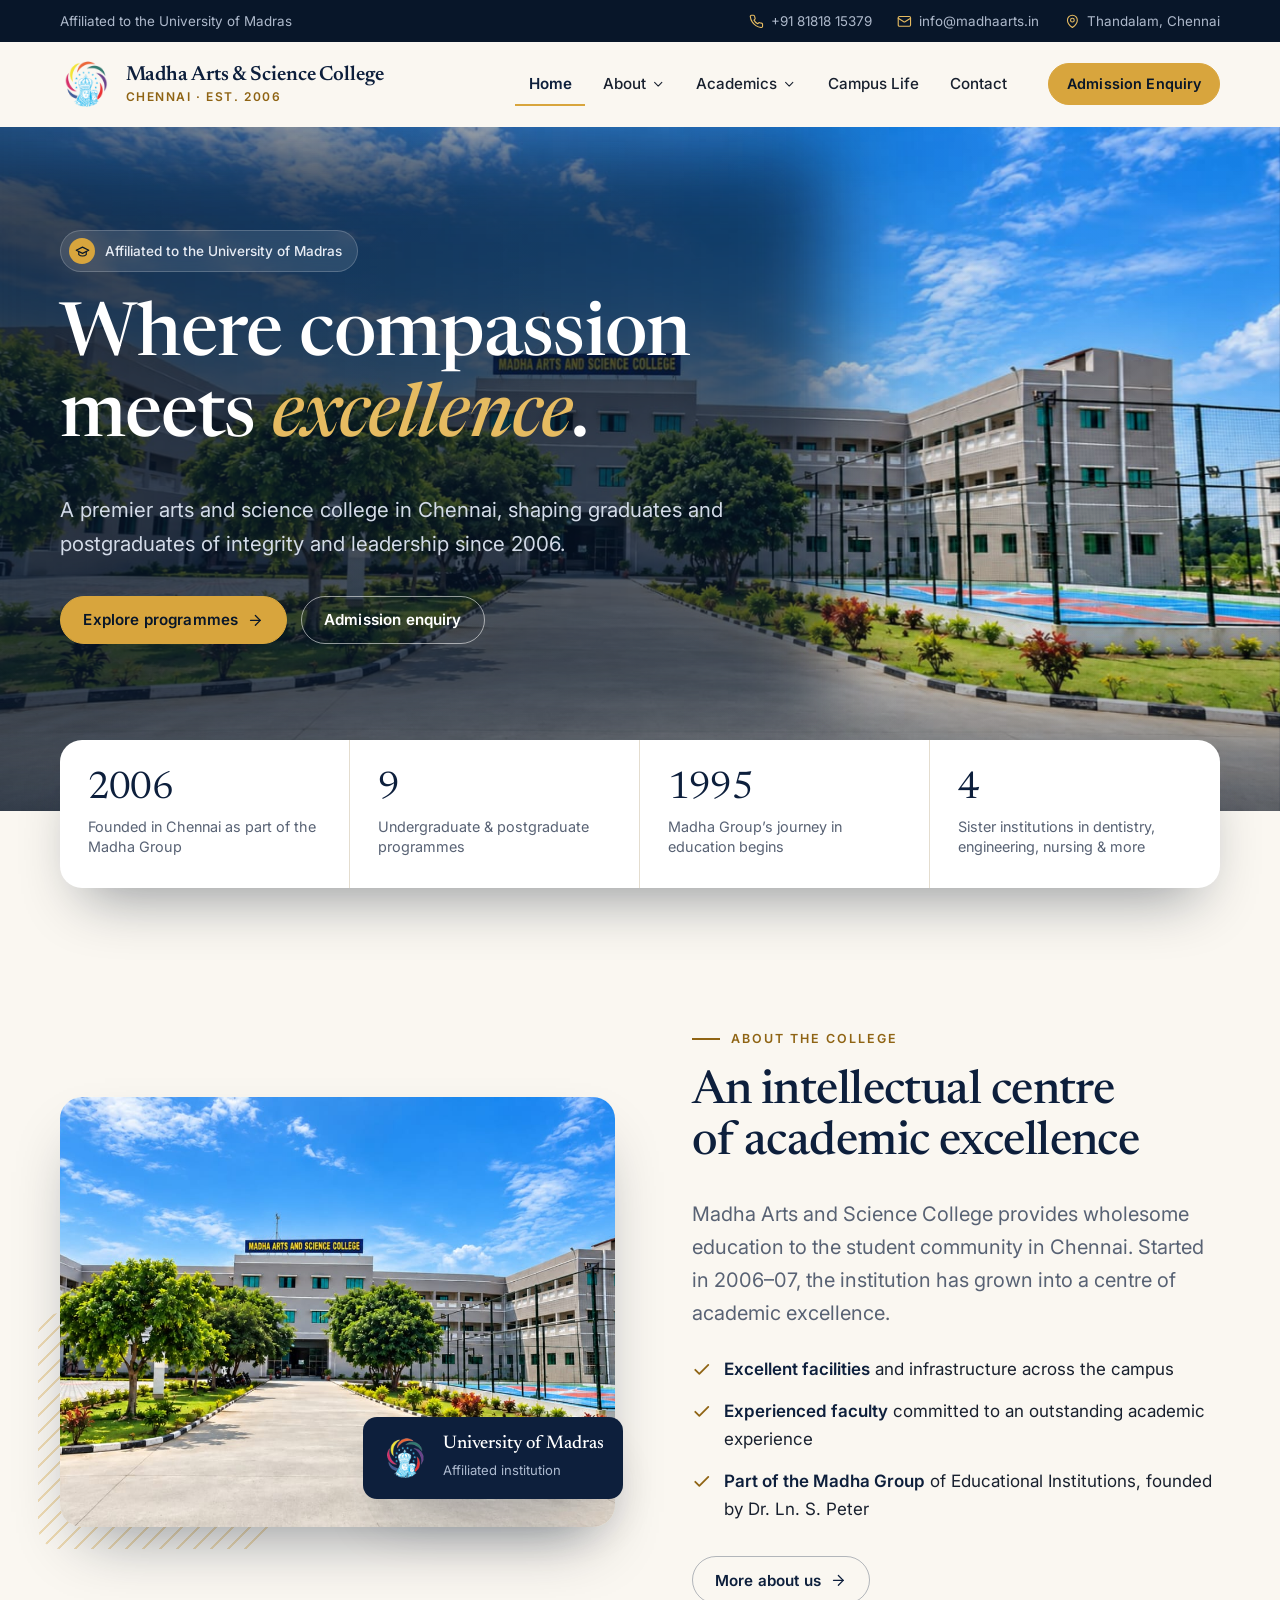
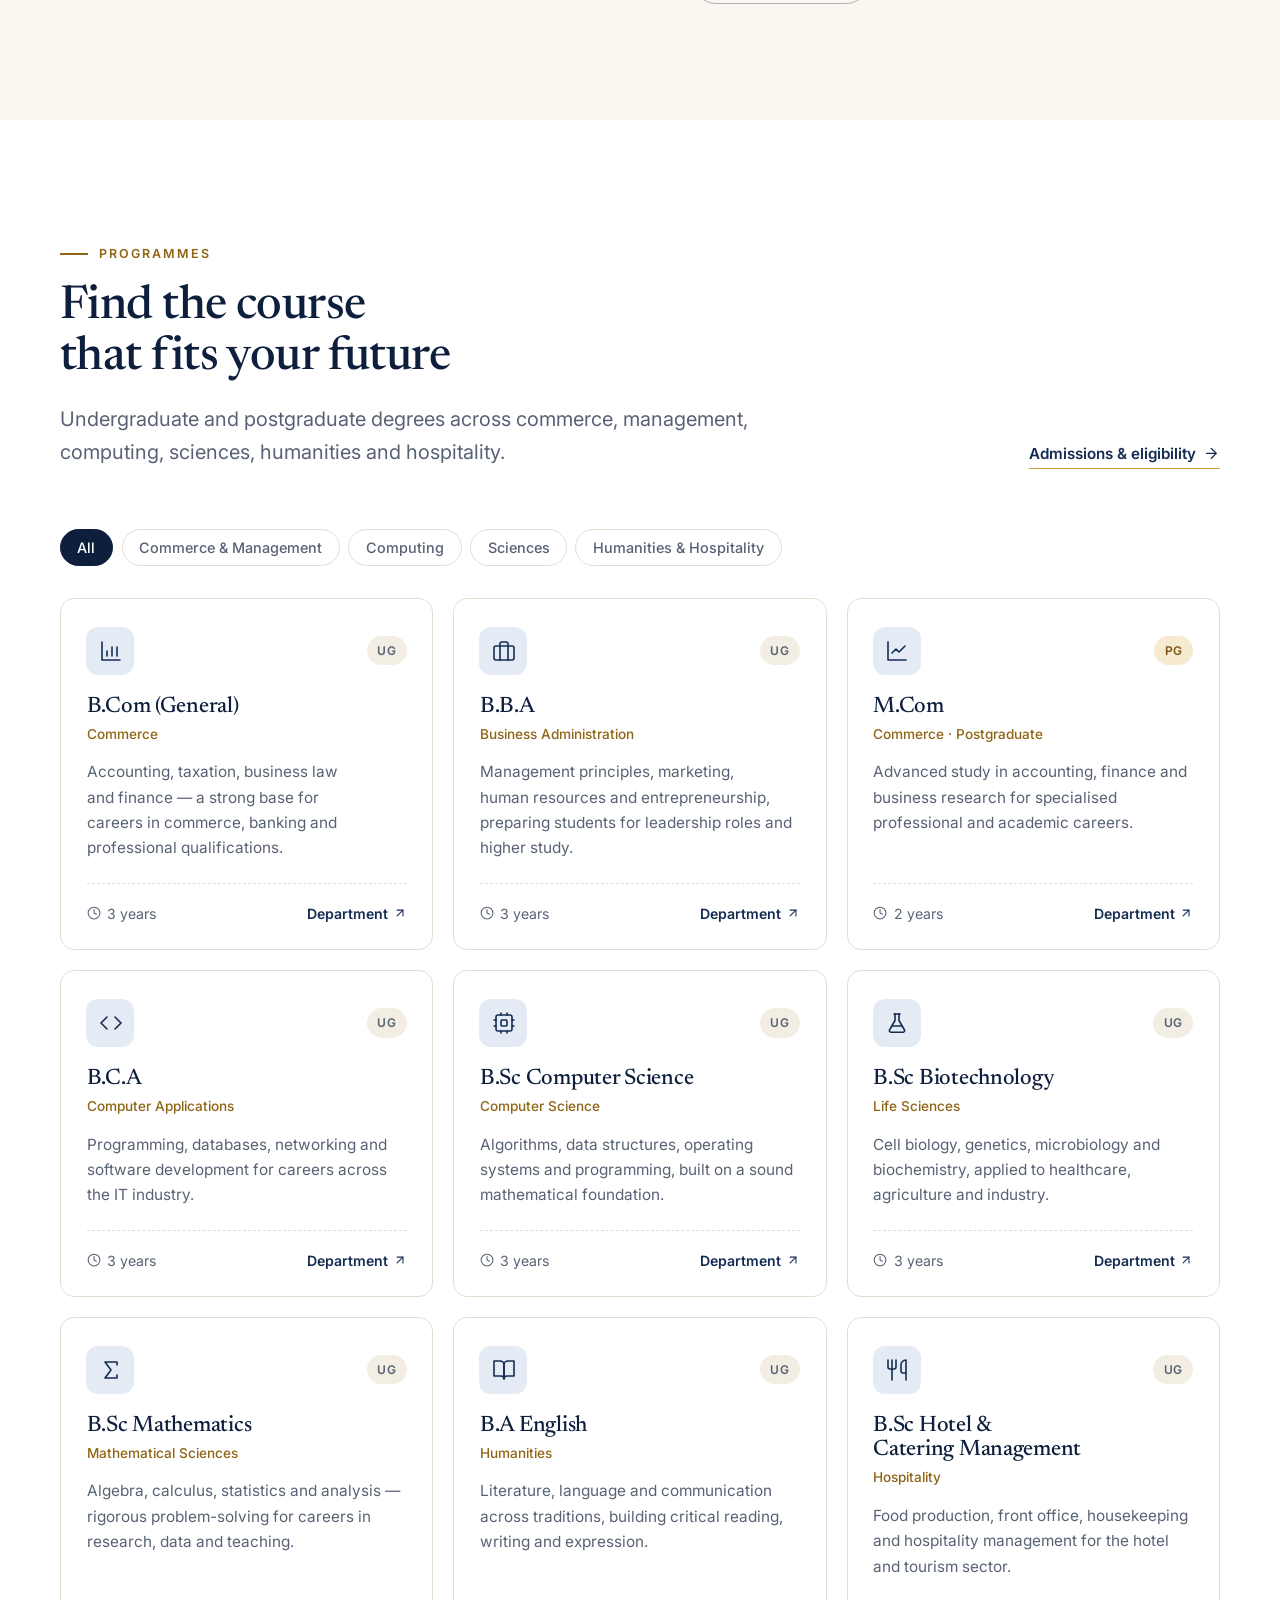
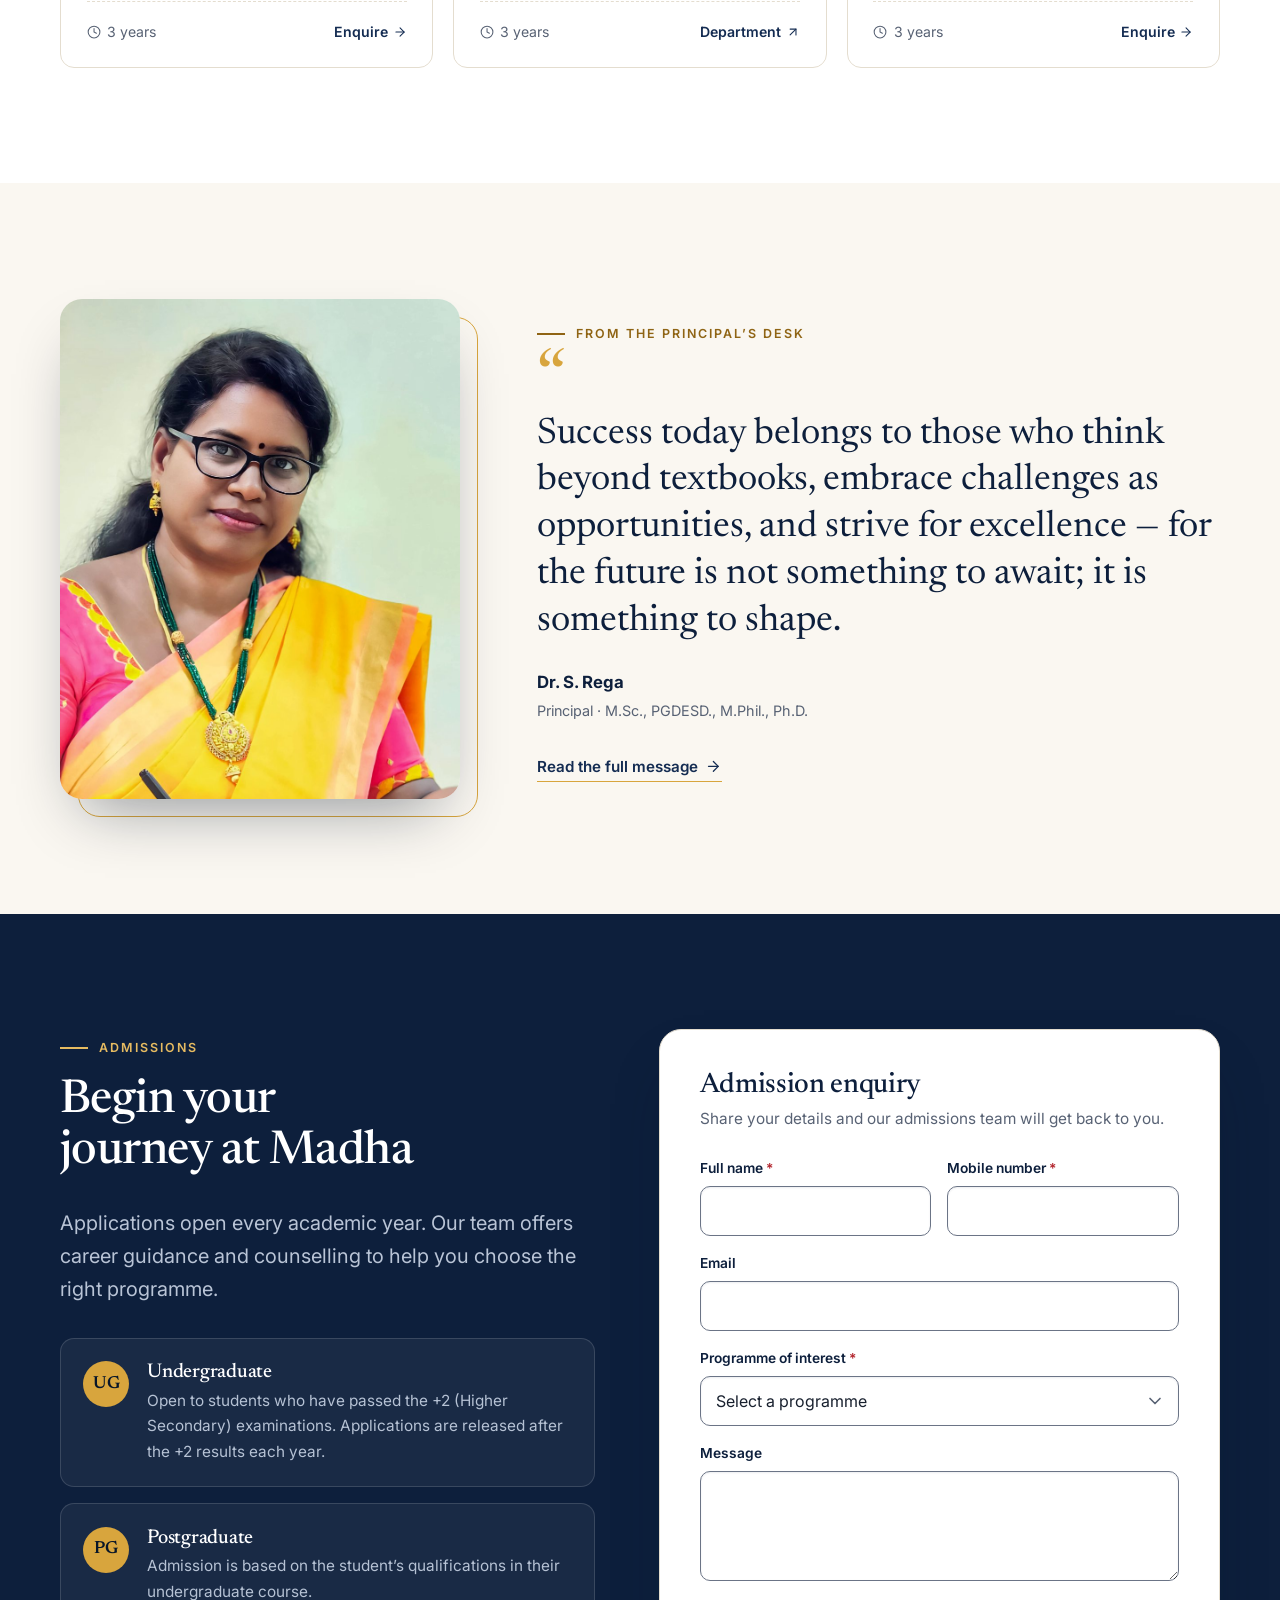
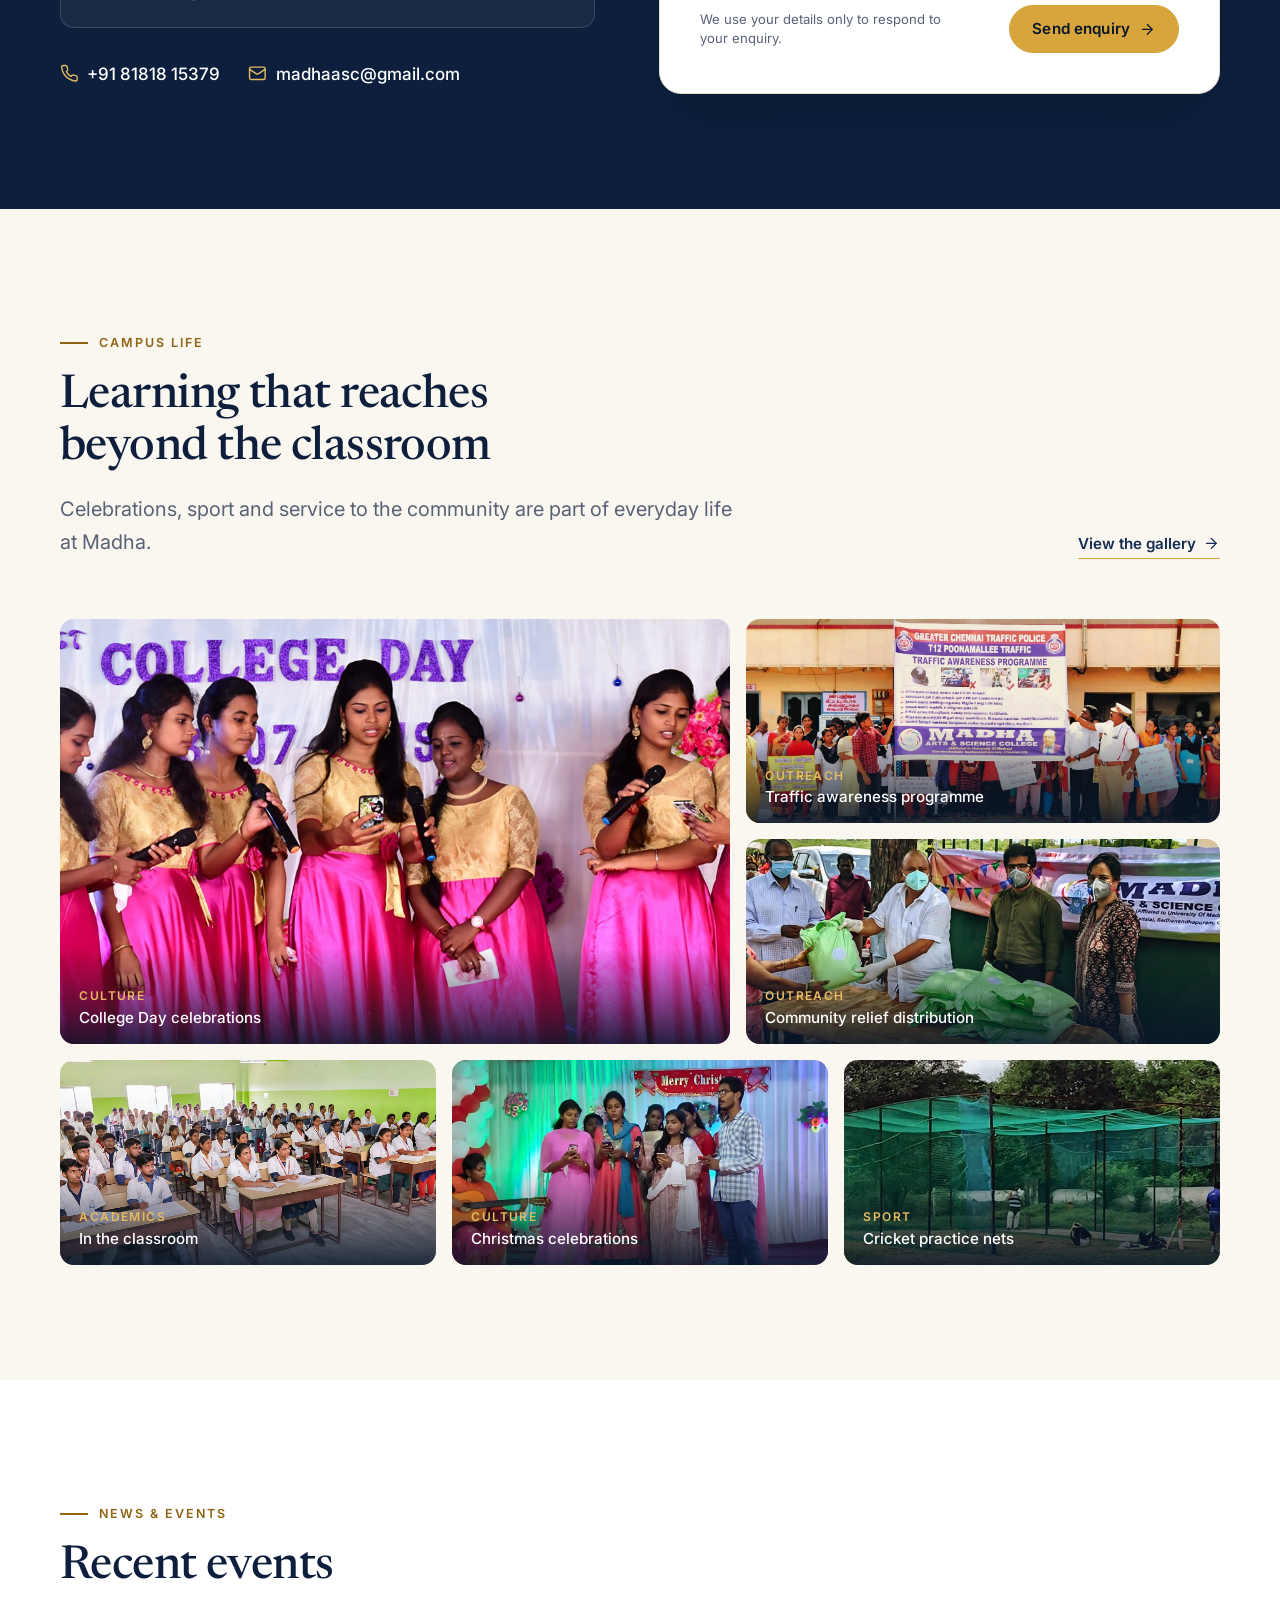
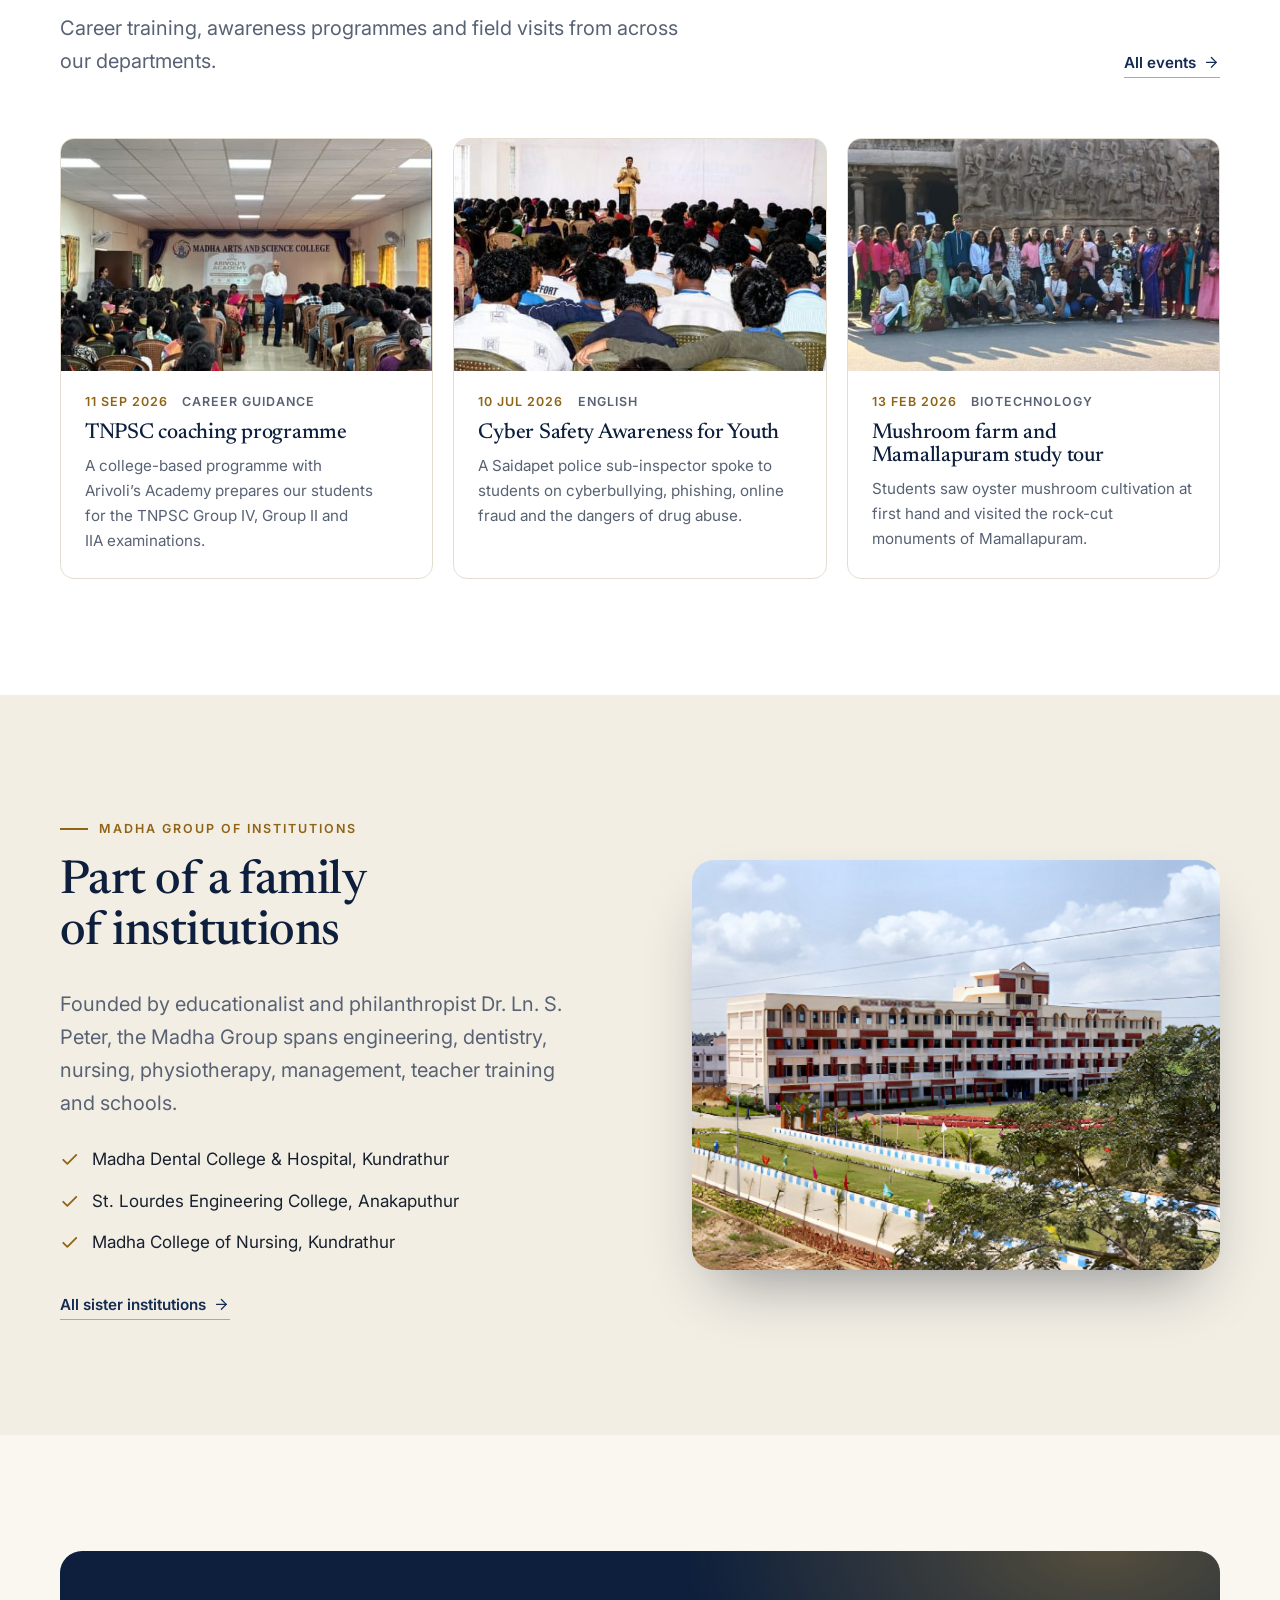
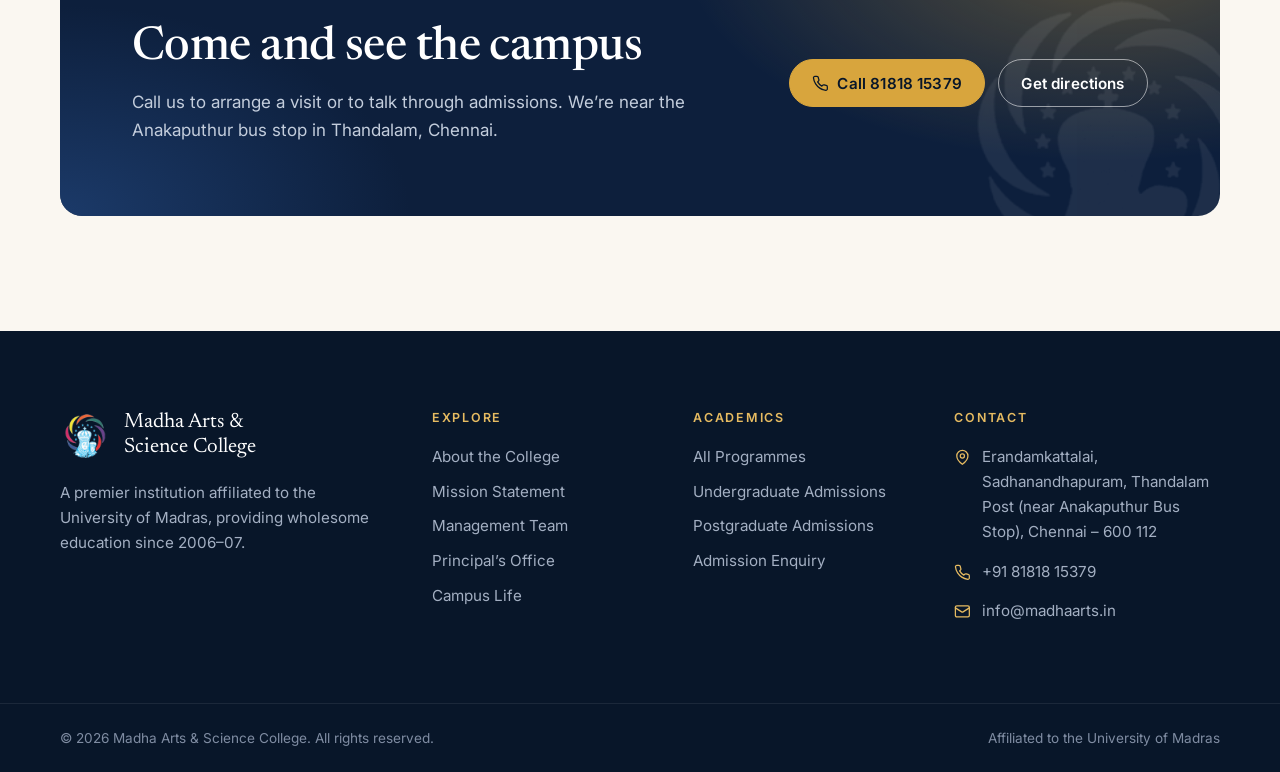
==== commit c24d67e5: "Align the Madha Group copy with its sister institutions Medicine is no longer part of the group, so " ====
--- a/index.html
+++ b/index.html
@@ -367,7 +367,7 @@
         <div data-reveal style="--d:.1s">
           <p class="eyebrow">Madha Group of Institutions</p>
           <h2 id="group-title">Part of a family of institutions</h2>
-          <p class="lead">Founded by educationalist and philanthropist Dr. Ln. S. Peter, the Madha Group spans engineering, medicine, dentistry, nursing, physiotherapy, management, teacher training and schools.</p>
+          <p class="lead">Founded by educationalist and philanthropist Dr. Ln. S. Peter, the Madha Group spans engineering, dentistry, nursing, physiotherapy, management, teacher training and schools.</p>
           <ul class="checks">
             <li><svg class="i" viewBox="0 0 24 24" aria-hidden="true"><path d="M20 6 9 17l-5-5"/></svg><span>Madha Dental College &amp; Hospital, Kundrathur</span></li>
             <li><svg class="i" viewBox="0 0 24 24" aria-hidden="true"><path d="M20 6 9 17l-5-5"/></svg><span>St. Lourdes Engineering College, Anakaputhur</span></li>
--- a/assets/css/styles.css
+++ b/assets/css/styles.css
@@ -244,9 +244,9 @@
     linear-gradient(0deg, rgba(8, 22, 41, 0.6) 0%, rgba(8, 22, 41, 0) 30%);
 }
 .hero__inner { min-height: clamp(560px, 76vh, 720px); display: flex; flex-direction: column; justify-content: center; padding-block: 4.5rem 8.5rem; }
-.hero__content { max-width: 690px; position: relative; isolation: isolate; }
+.hero__content, .page-hero__content { max-width: 690px; position: relative; isolation: isolate; }
 /* Blurred navy patch that follows the text block at any width (intro text stays at 4.9:1 or better) */
-.hero__content::before {
+.hero__content::before, .page-hero__content::before {
   content: ""; position: absolute; z-index: -1; pointer-events: none;
   inset: -5rem -5rem -5rem calc(-1 * var(--gutter) - 6rem);
   background: rgba(8, 22, 41, 0.62); filter: blur(40px);
@@ -304,6 +304,12 @@
 .page-hero__inner { padding-block: clamp(4rem, 8vw, 6.5rem); }
 .page-hero h1 { color: var(--white); font-size: clamp(2.3rem, 3.6vw + 1rem, 3.9rem); margin-bottom: 0.35em; }
 .page-hero p { color: #c9d2e0; max-width: 60ch; font-size: 1.12rem; margin: 0; }
+/* Bright variant: the home hero's light grade, with legibility from the blurred patch behind .page-hero__content */
+.page-hero--bright::before { background: linear-gradient(90deg, rgba(8, 22, 41, 0.5) 0%, rgba(8, 22, 41, 0.2) 50%, rgba(8, 22, 41, 0.04) 80%); }
+/* Lighter text than the default hero keeps 4.5:1 over bright photo detail such as white lab coats */
+.page-hero--bright .crumbs { color: #c9d2e0; }
+.page-hero--bright p { color: #d3dbe8; }
+@media (max-width: 720px) { .page-hero--bright::before { background: linear-gradient(180deg, rgba(8, 22, 41, 0.2) 0%, rgba(8, 22, 41, 0.45) 100%); } }
 .crumbs { display: flex; flex-wrap: wrap; gap: 0.5rem; list-style: none; padding: 0; margin: 0 0 1.2rem; font-size: 0.85rem; color: #9fb0c8; }
 .crumbs a { text-decoration: none; color: #cdd7e6; }
 .crumbs a:hover { color: var(--gold-400); }
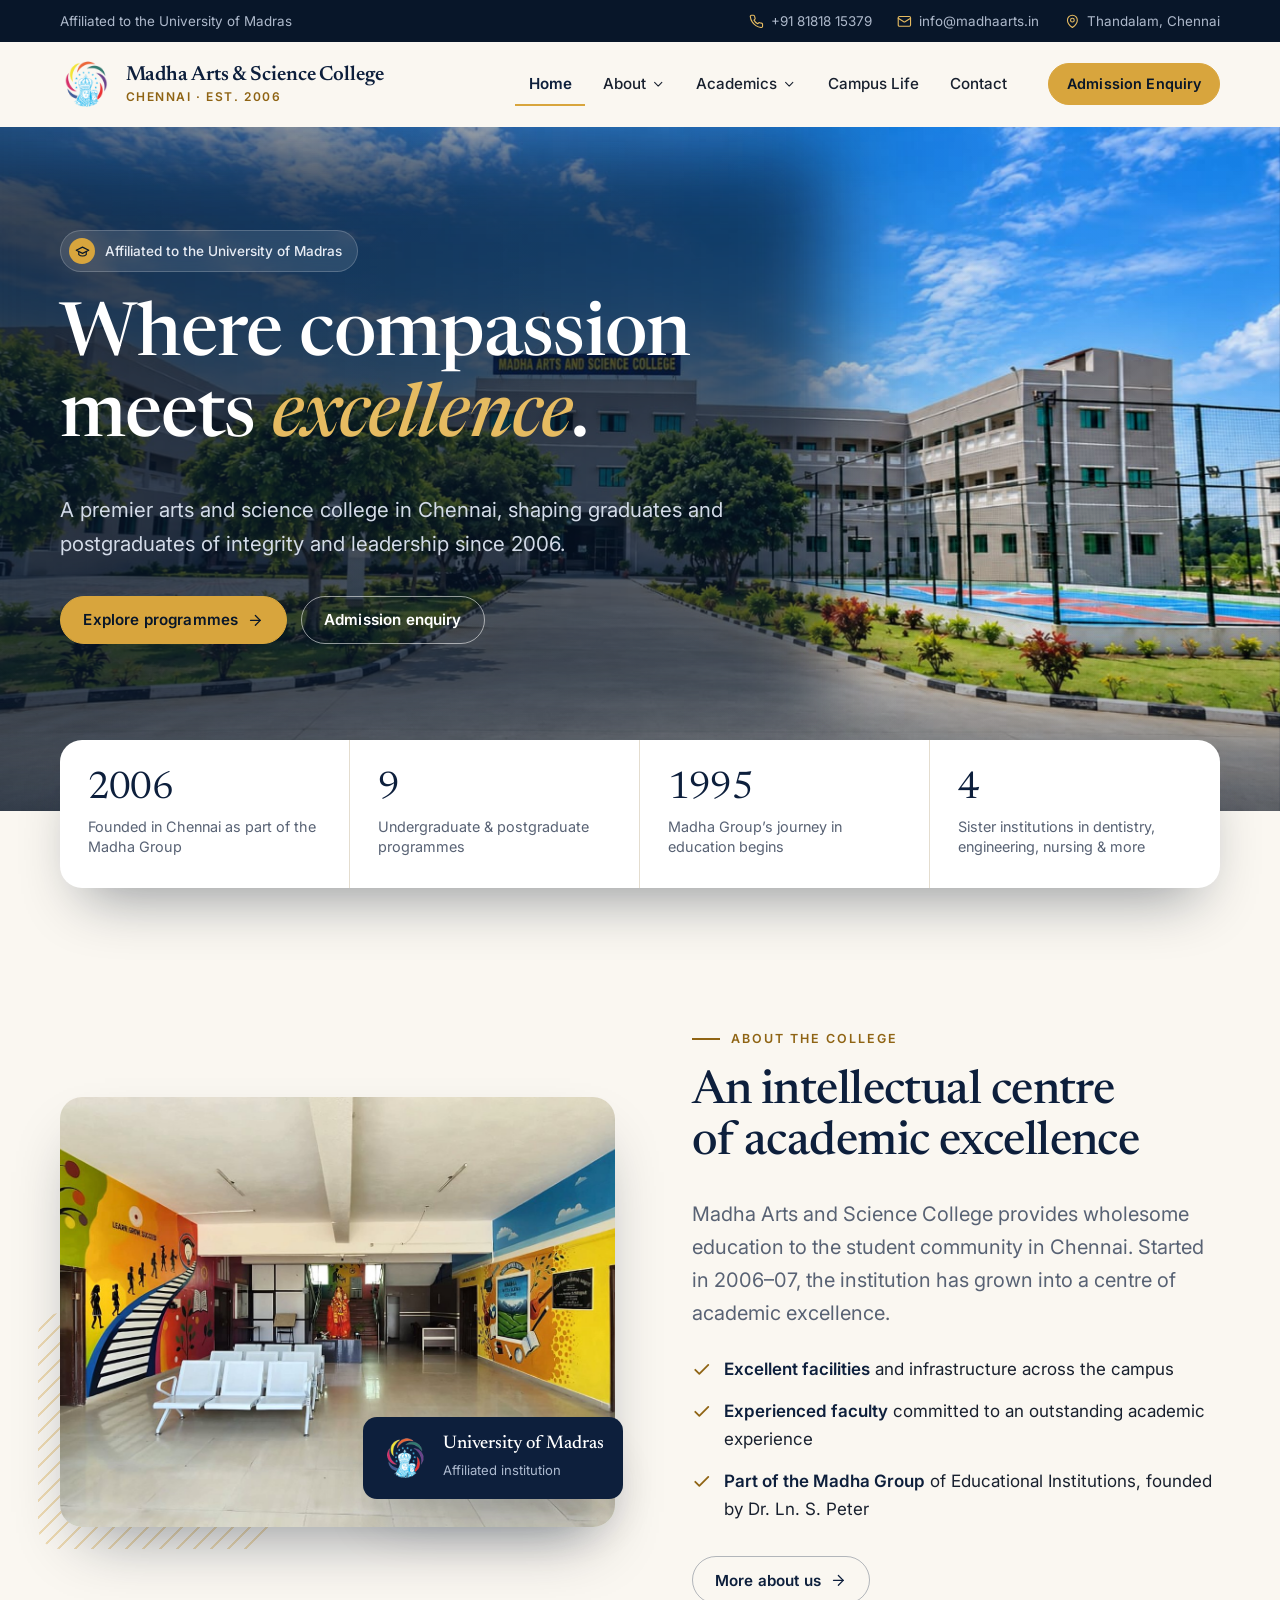
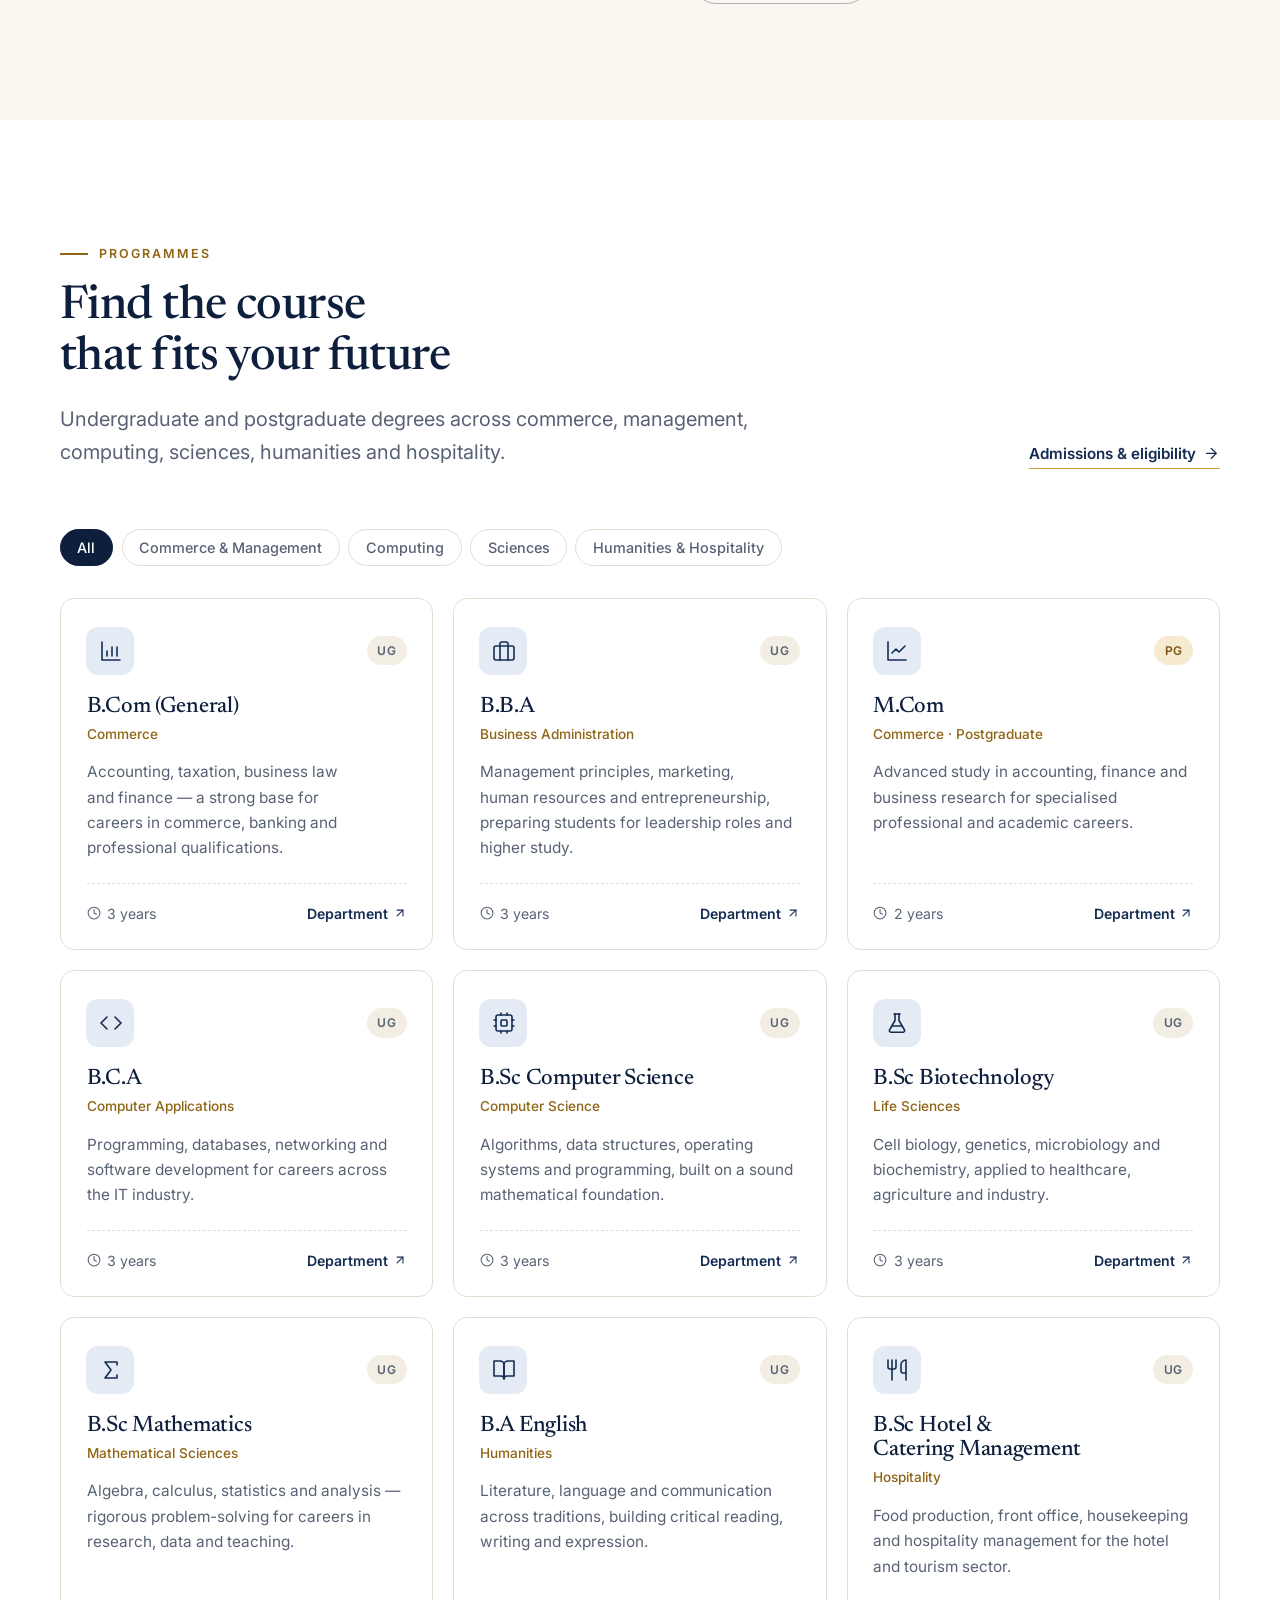
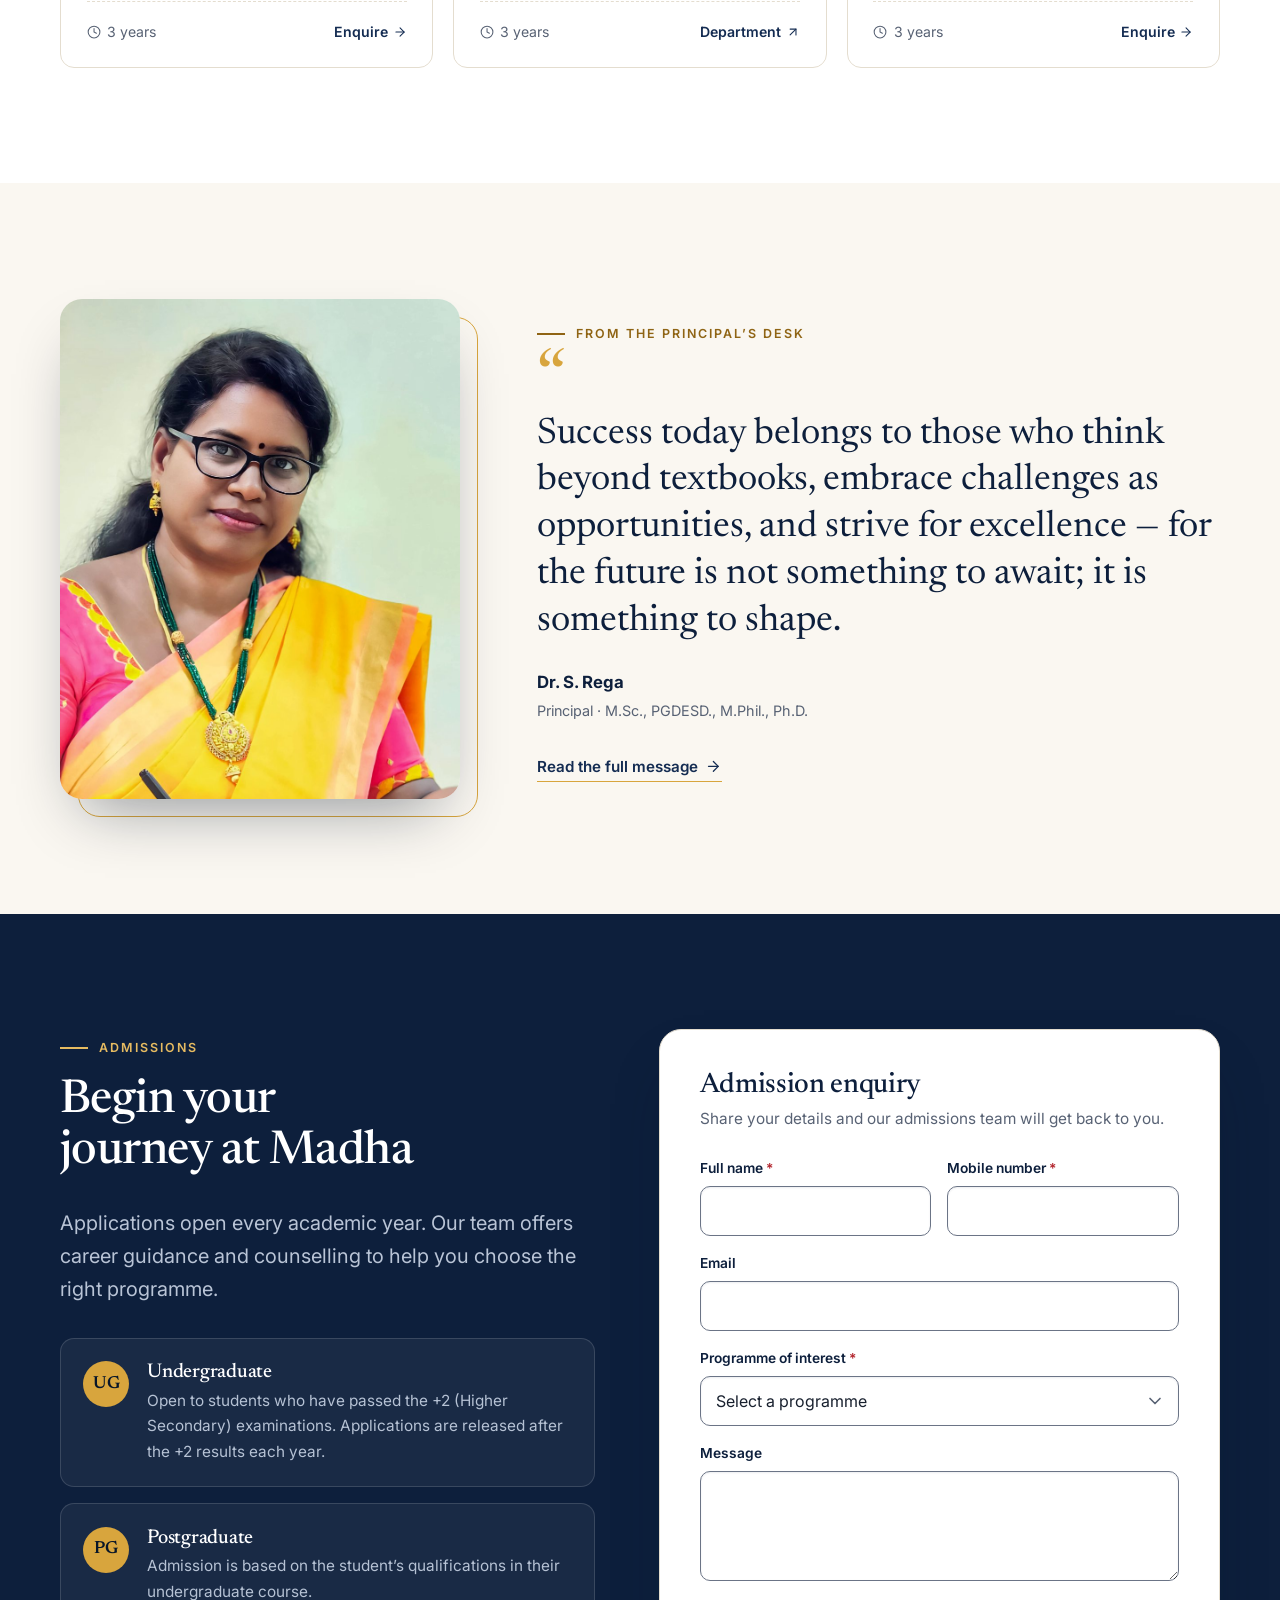
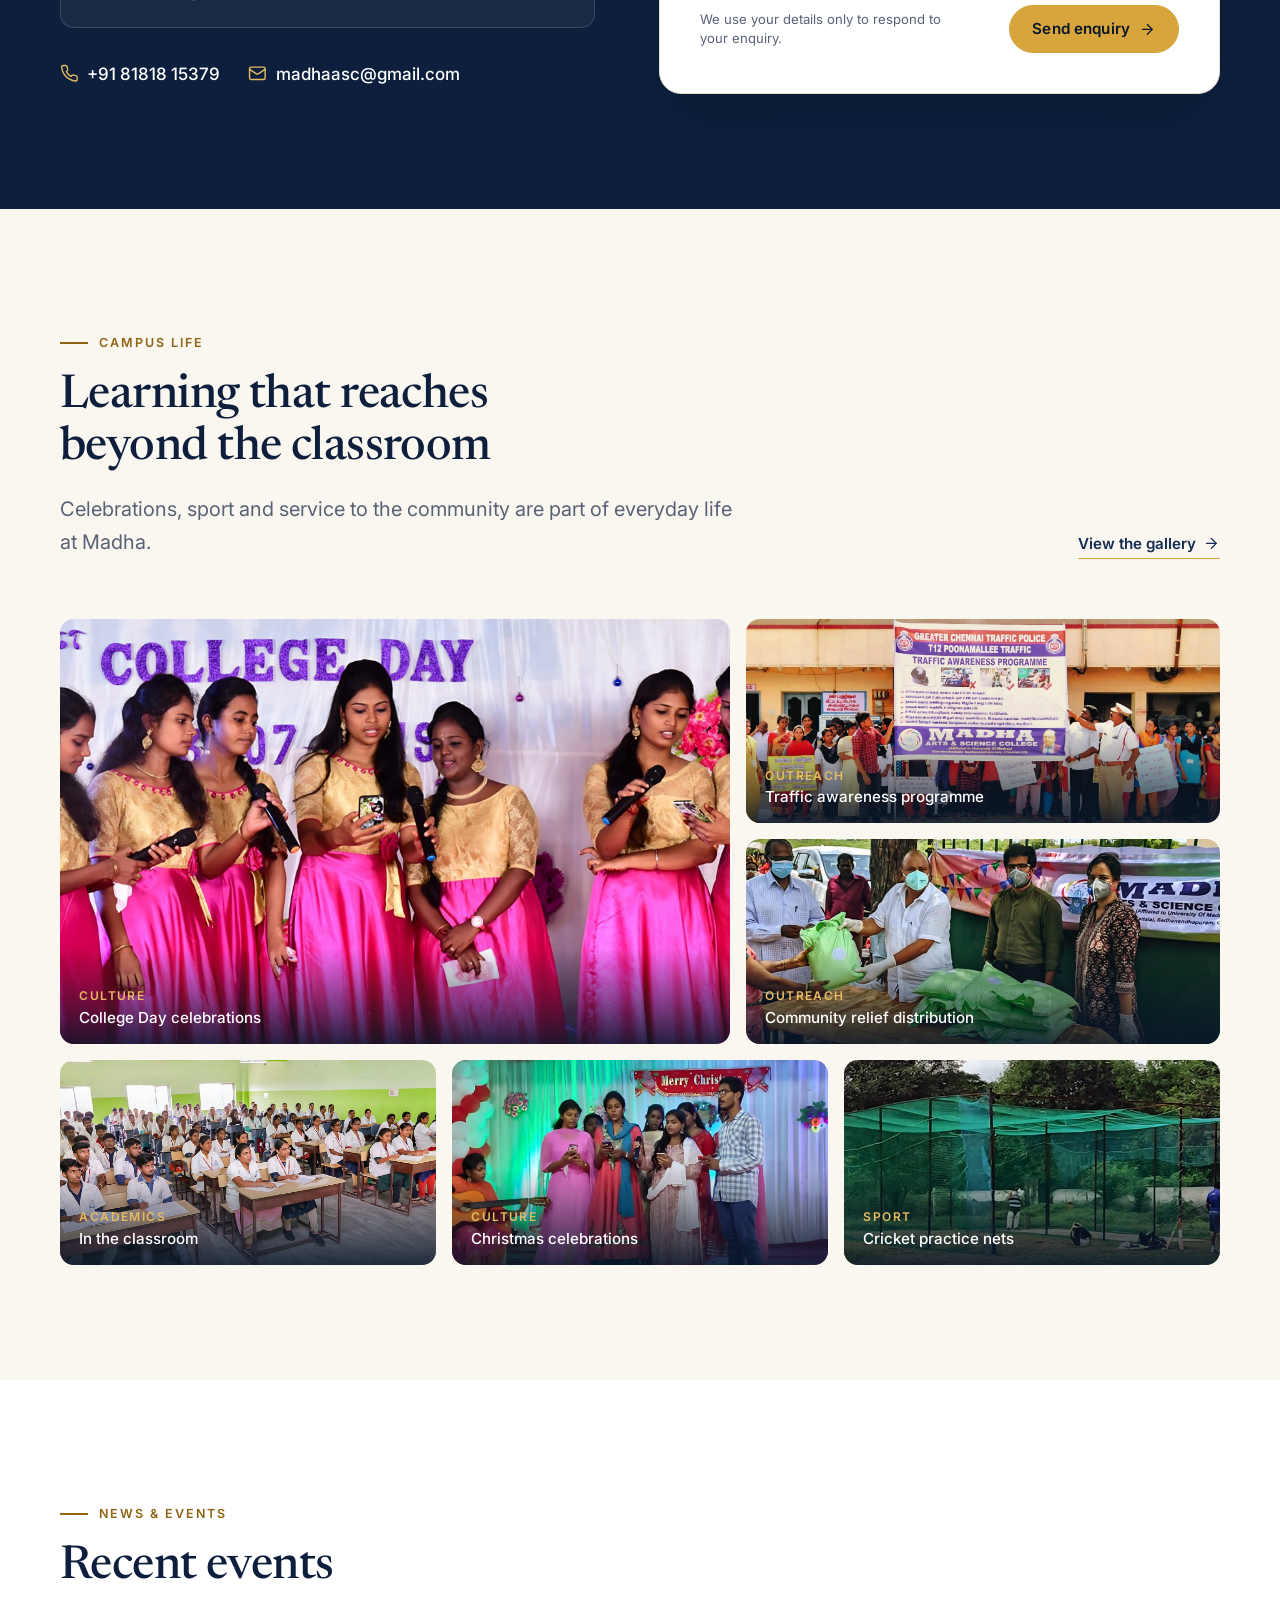
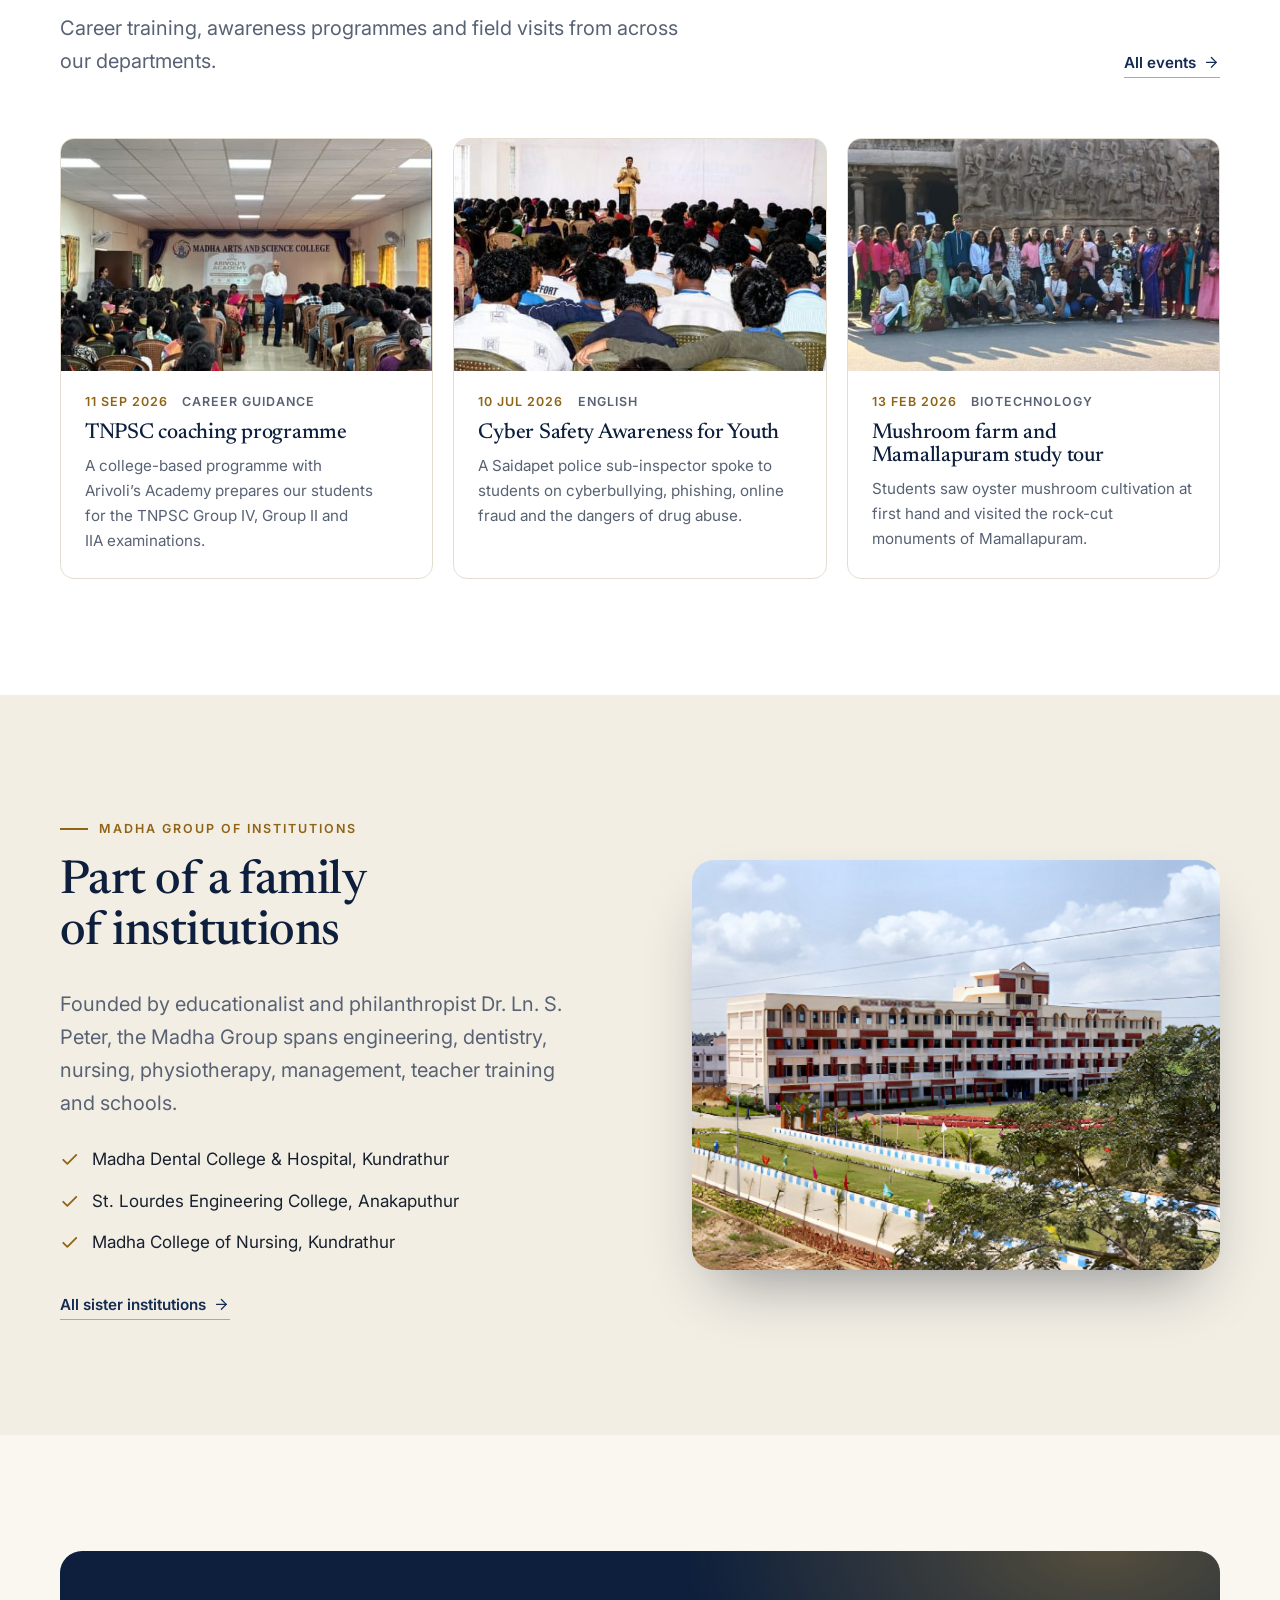
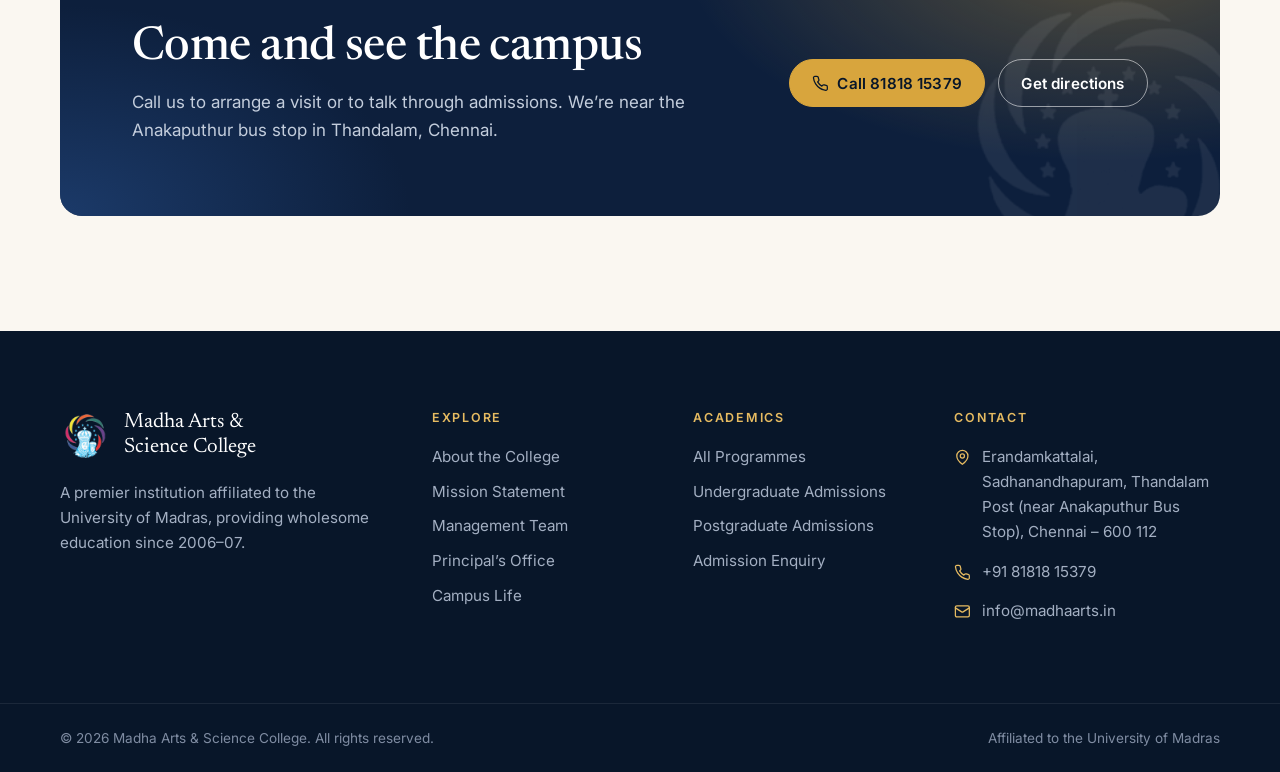
==== commit 4ef26548: "Show the main block foyer in the home page About section The "About the college" image is now campus" ====
--- a/index.html
+++ b/index.html
@@ -103,7 +103,7 @@
       <div class="container split">
         <div class="media-frame" data-reveal>
           <span class="media-frame__accent" aria-hidden="true"></span>
-          <img src="assets/img/campus-main-block.jpg" alt="The college main block with its tree-lined driveway, landscaped lawns and sports court" width="1600" height="747" loading="lazy">
+          <img src="assets/img/campus-foyer.jpg" alt="The main block foyer, murals painted along both walls, with visitor seating and the office and vice-principal&rsquo;s doors" width="1600" height="900" loading="lazy">
           <div class="media-frame__tag">
             <img src="assets/img/emblem.png" alt="" width="512" height="448" loading="lazy">
             <div><strong>University of Madras</strong><span>Affiliated institution</span></div>
--- a/assets/css/styles.css
+++ b/assets/css/styles.css
@@ -310,6 +310,14 @@
 .page-hero--bright .crumbs { color: #c9d2e0; }
 .page-hero--bright p { color: #d3dbe8; }
 @media (max-width: 720px) { .page-hero--bright::before { background: linear-gradient(180deg, rgba(8, 22, 41, 0.2) 0%, rgba(8, 22, 41, 0.45) 100%); } }
+/* Flat variant: no blurred patch behind the text, so the photo is not clouded by a soft dark panel.
+   The scrim carries legibility on its own instead, deeper on the left and fading out past the intro (text stays at 4.5:1 or better). */
+.page-hero--flat .page-hero__content::before { content: none; }
+.page-hero--flat.page-hero--bright::before {
+  background: linear-gradient(90deg, rgba(8, 22, 41, 0.86) 0%, rgba(8, 22, 41, 0.66) var(--scrim-end), rgba(8, 22, 41, 0.22) calc(var(--scrim-end) + 260px));
+}
+/* Phones crop into the bright middle of the photo, so the wash starts deeper: the breadcrumbs sit over ceiling lights and lit walls */
+@media (max-width: 720px) { .page-hero--flat.page-hero--bright::before { background: linear-gradient(180deg, rgba(8, 22, 41, 0.74) 0%, rgba(8, 22, 41, 0.8) 100%); } }
 .crumbs { display: flex; flex-wrap: wrap; gap: 0.5rem; list-style: none; padding: 0; margin: 0 0 1.2rem; font-size: 0.85rem; color: #9fb0c8; }
 .crumbs a { text-decoration: none; color: #cdd7e6; }
 .crumbs a:hover { color: var(--gold-400); }
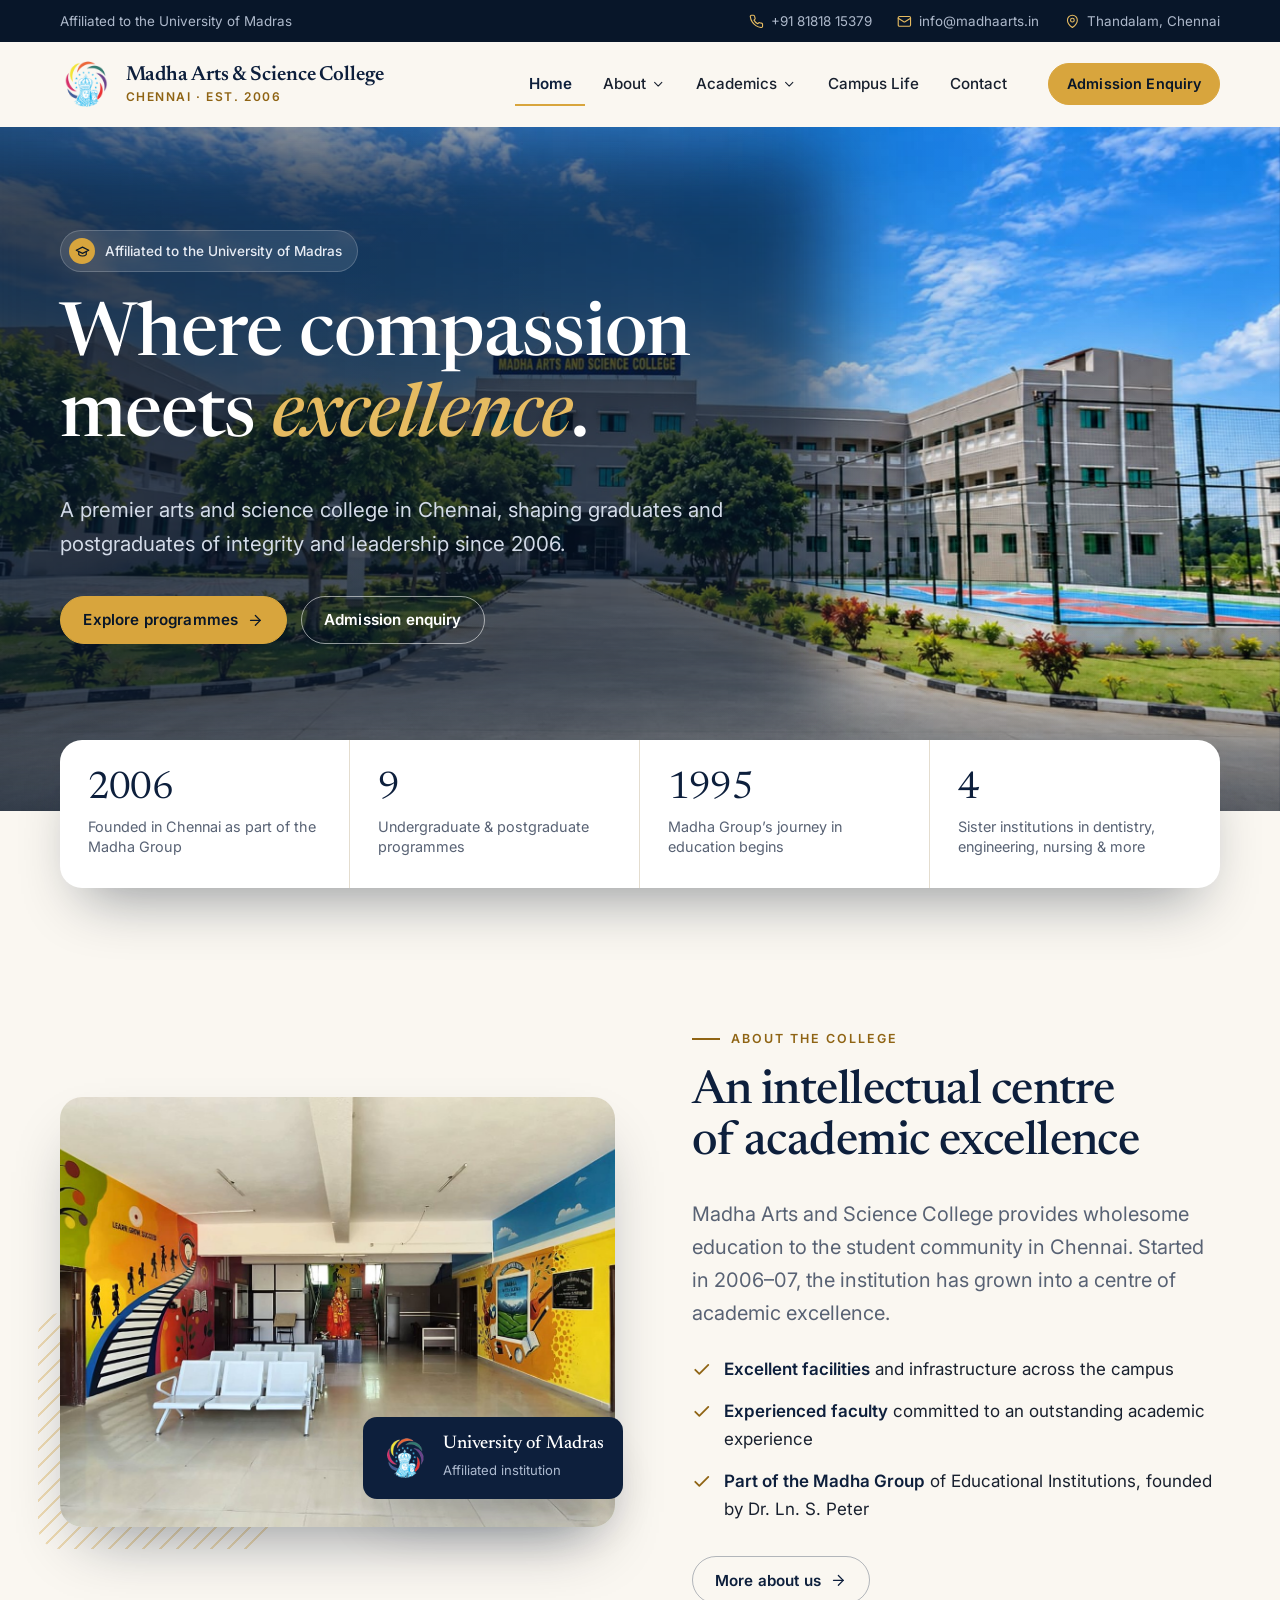
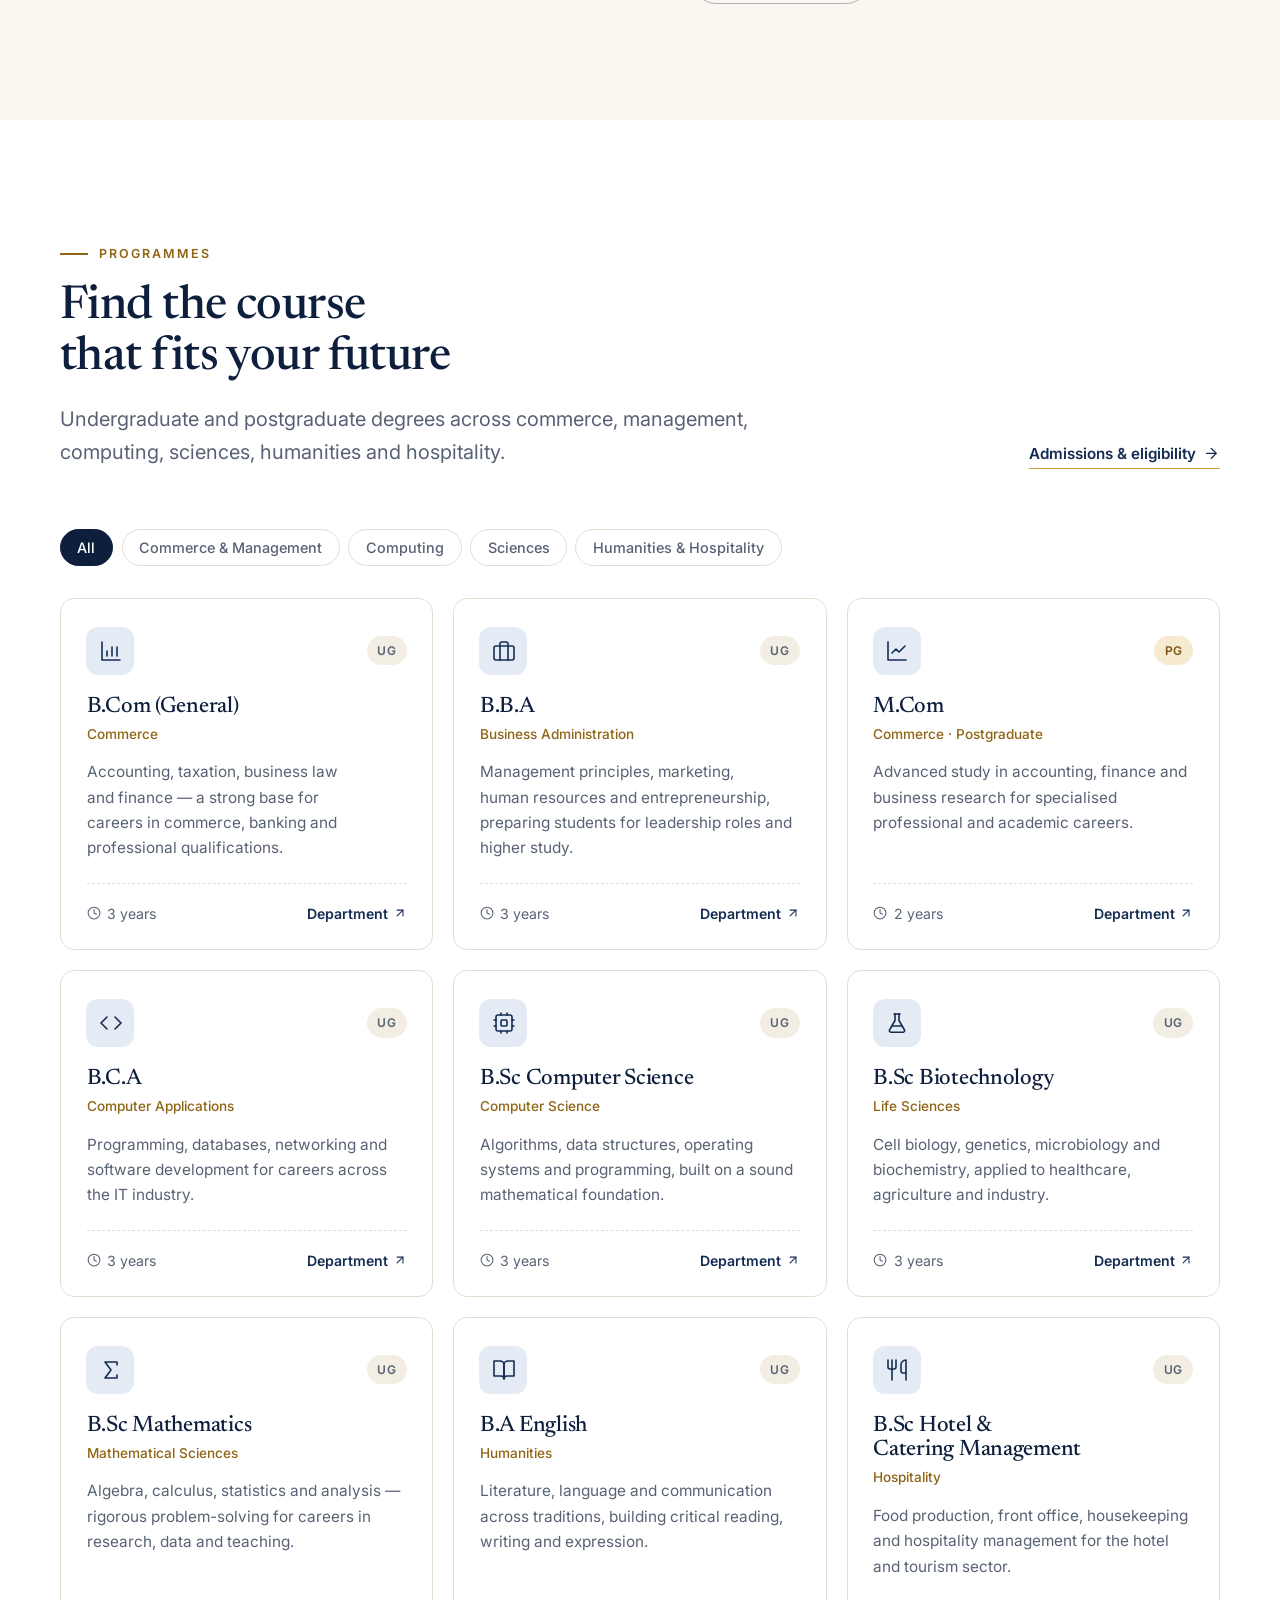
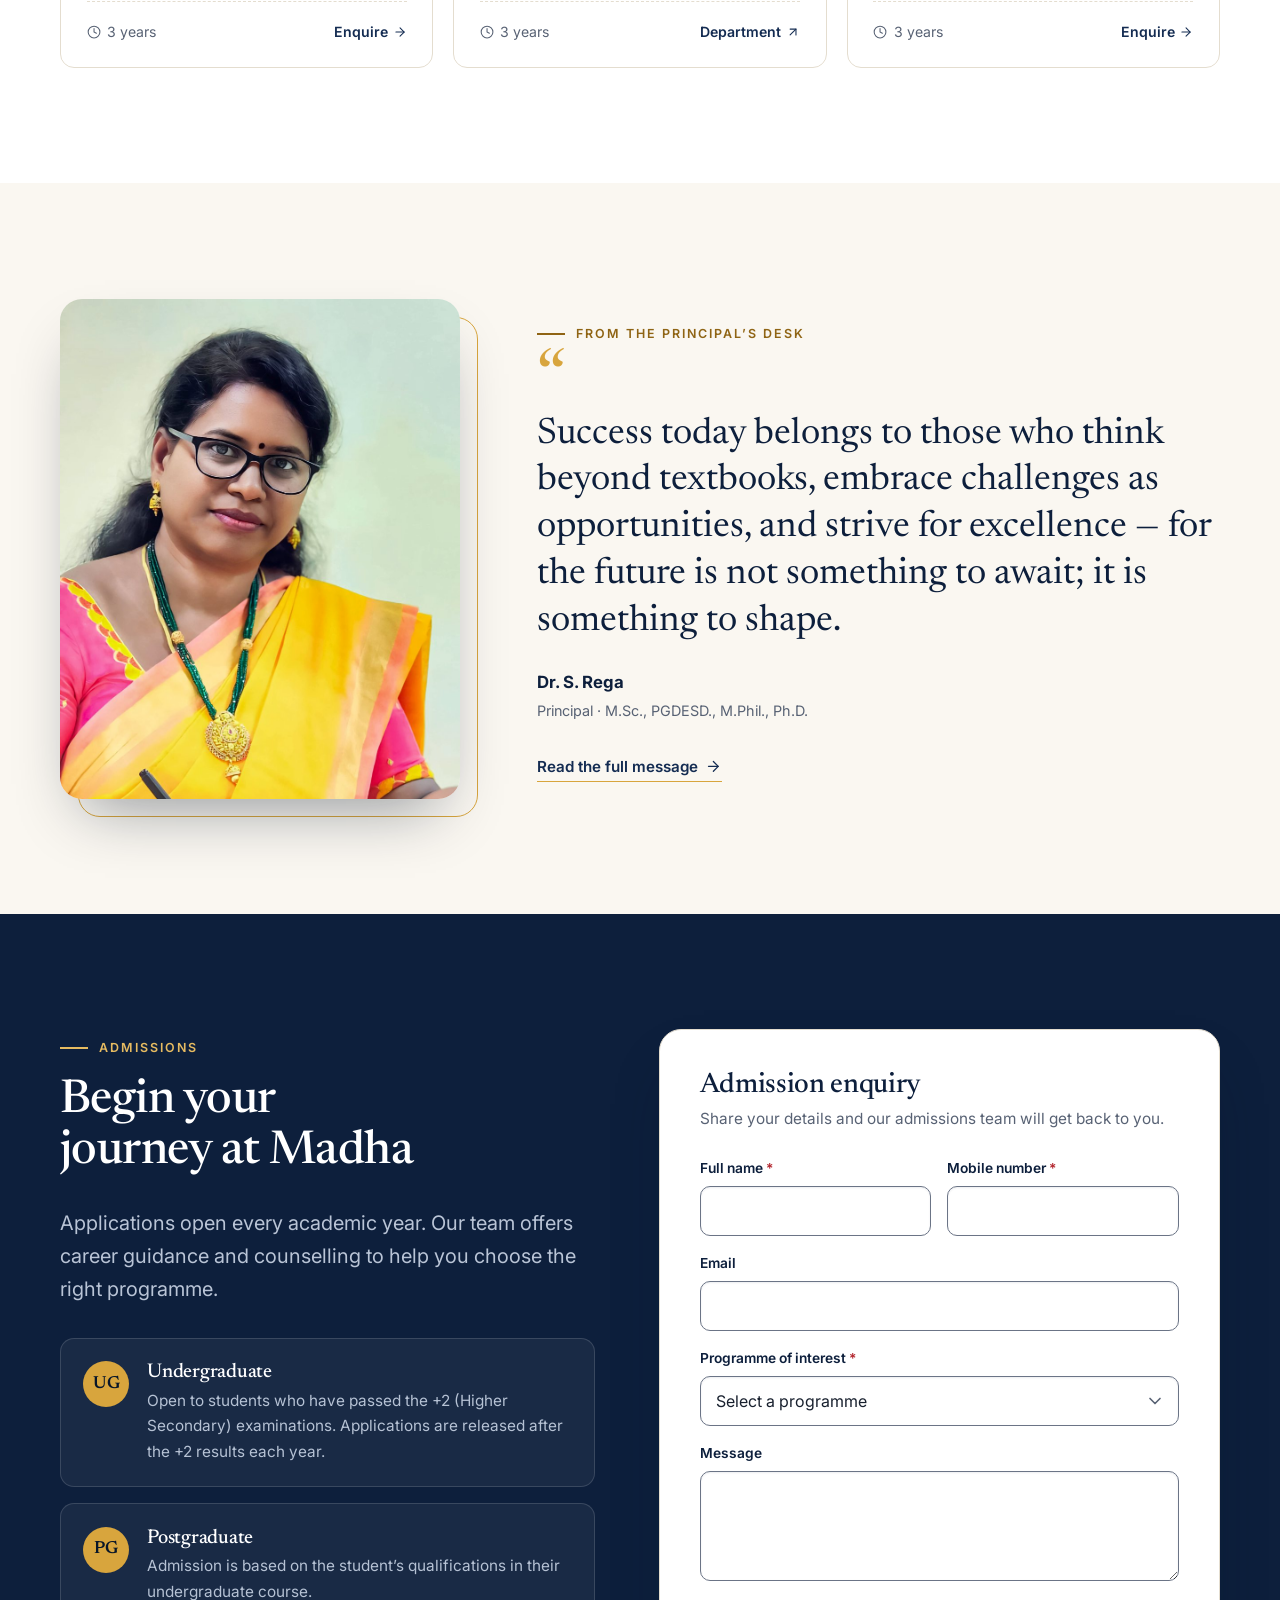
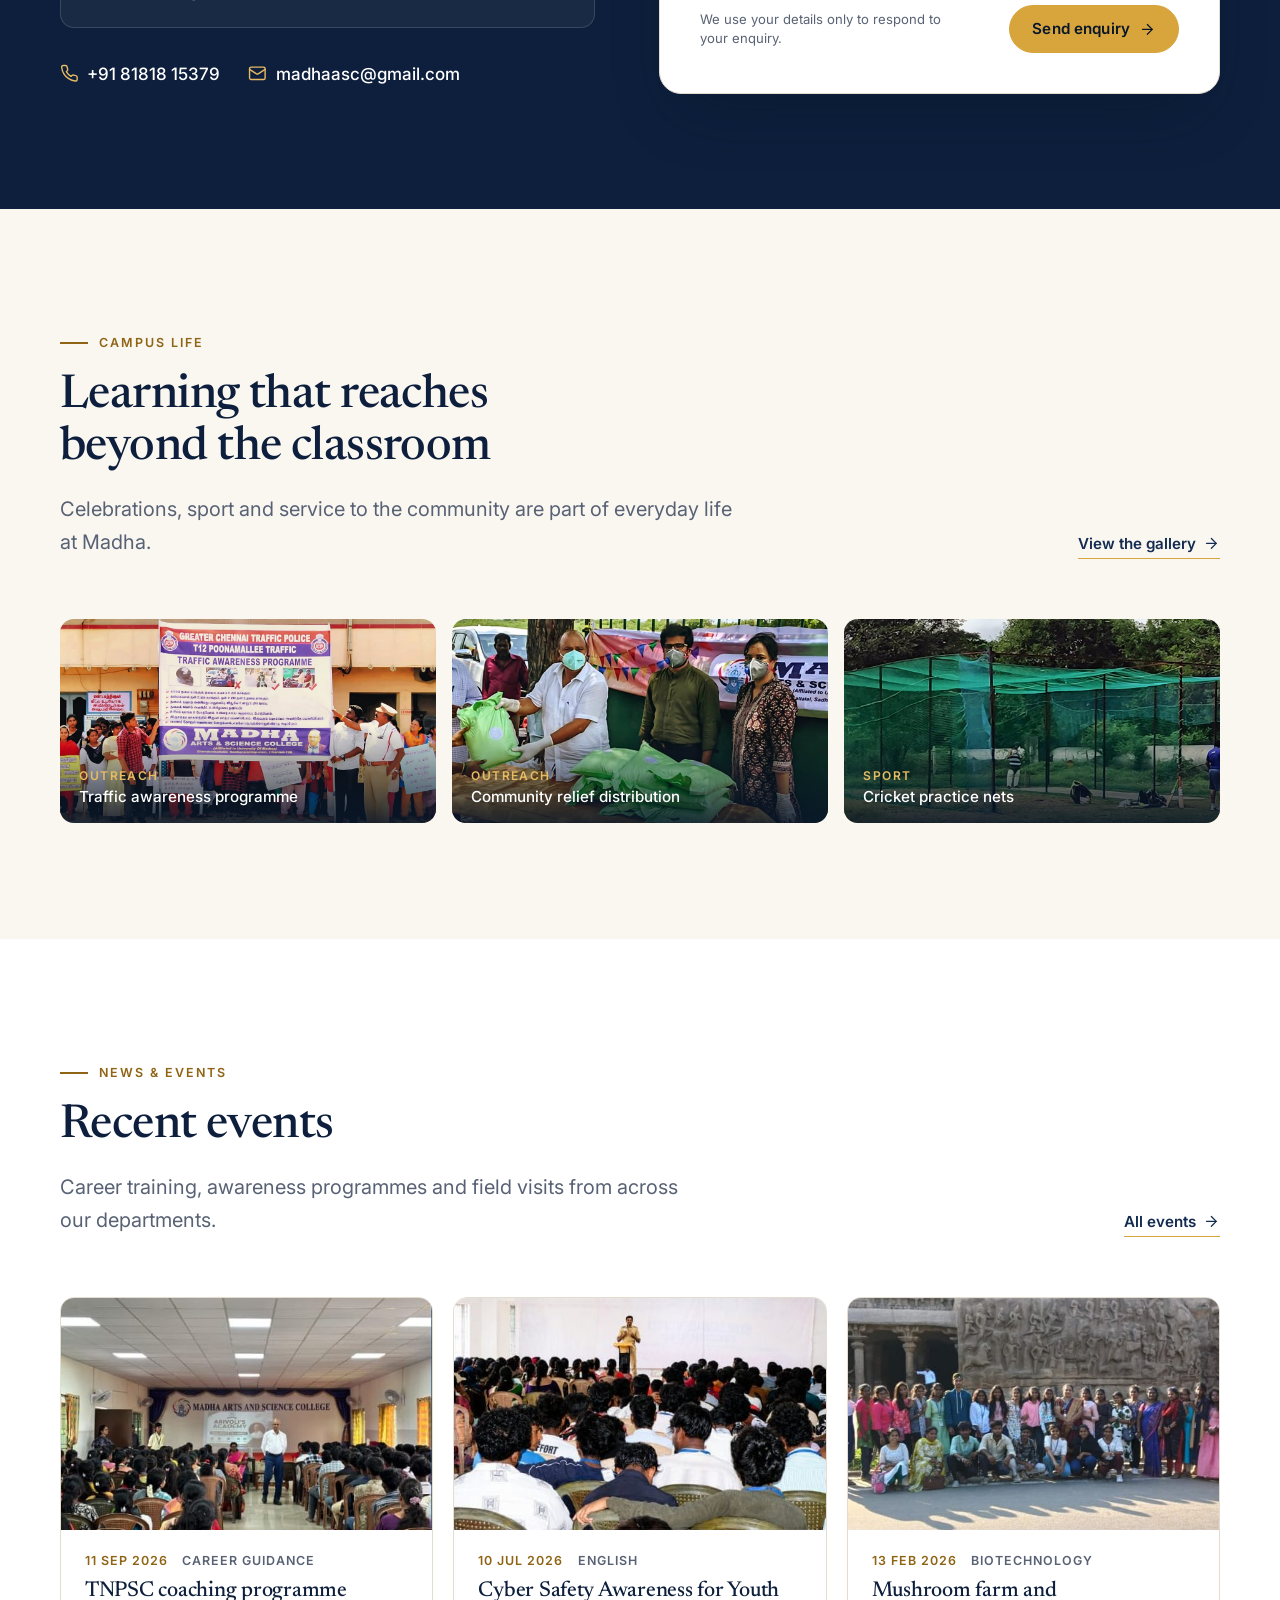
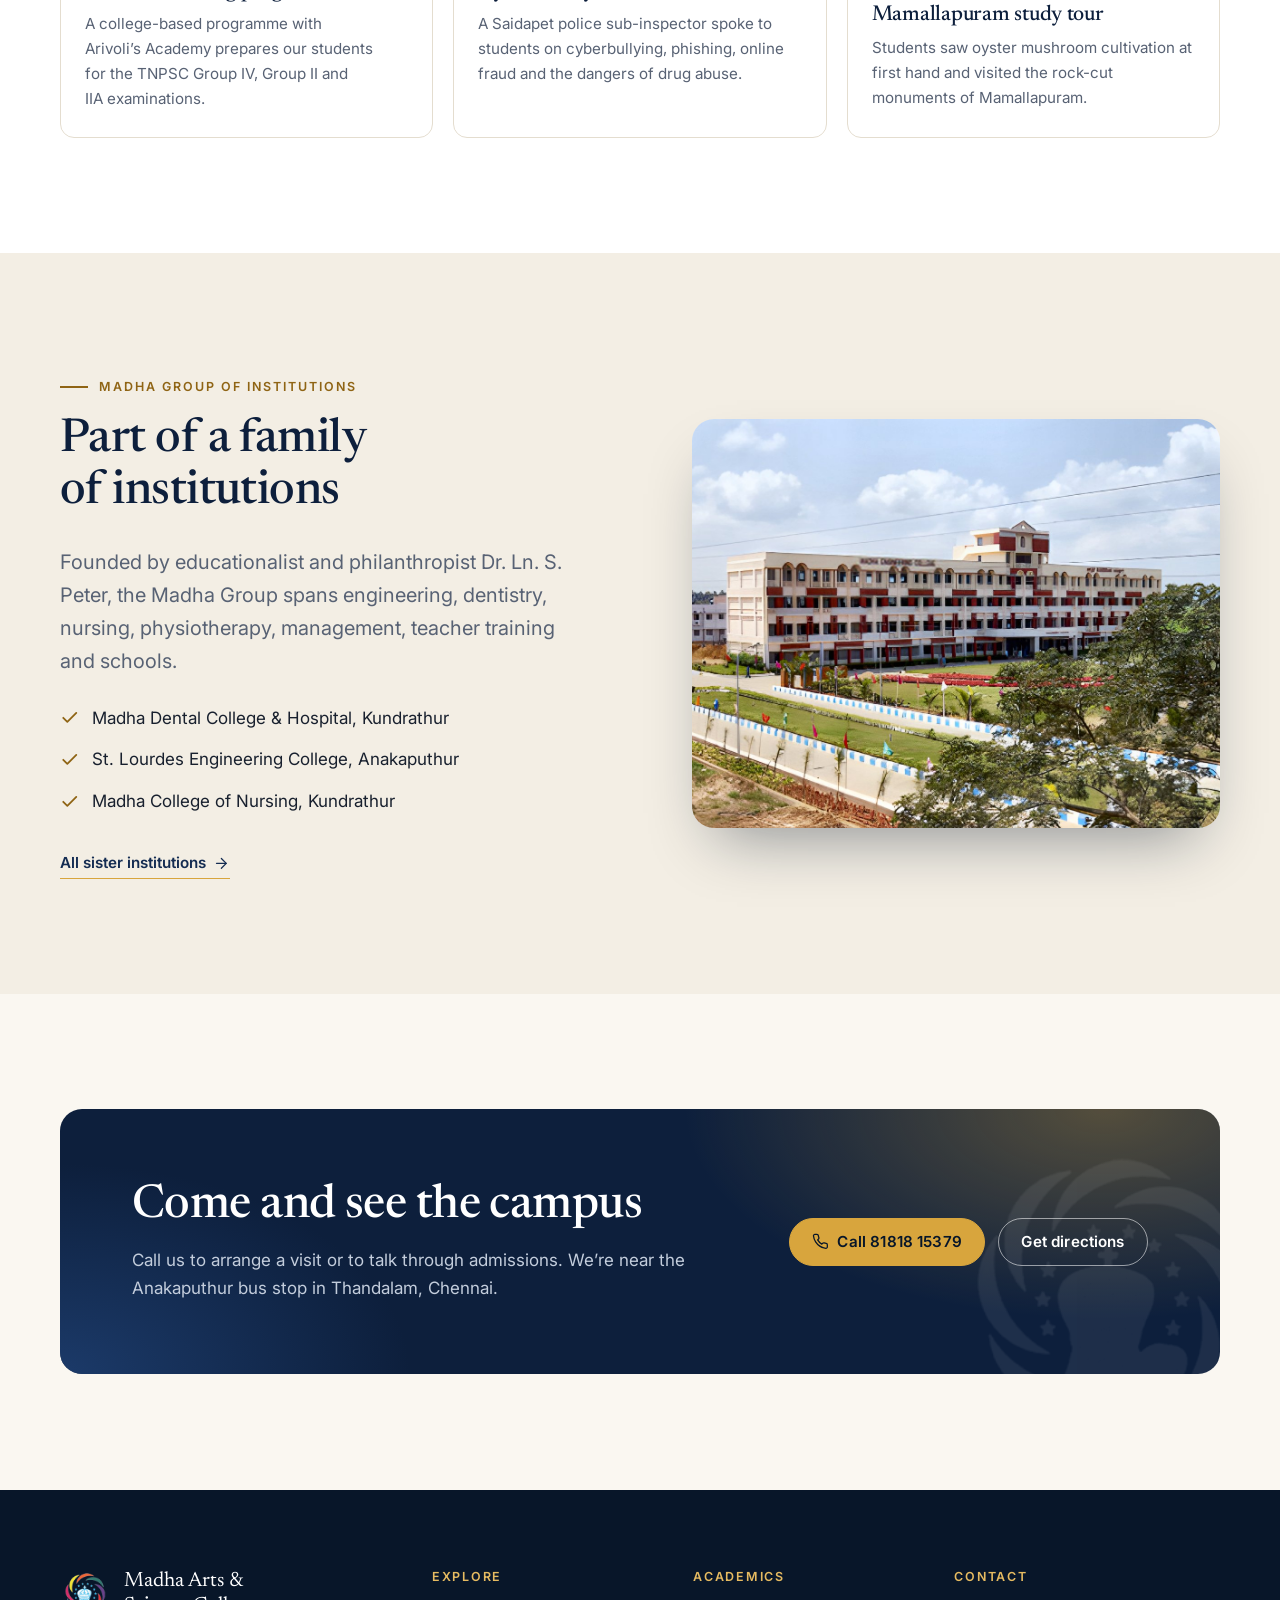
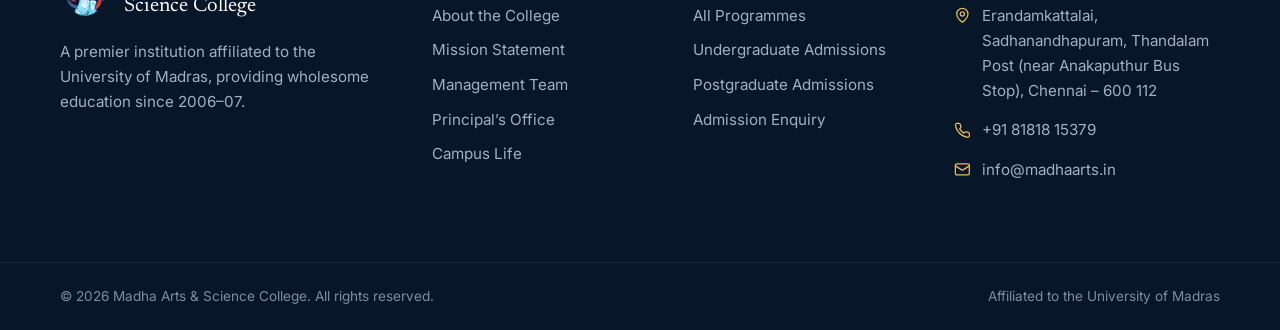
==== commit c2516385: "Drop three tiles from the home page gallery College Day celebrations, Students in class and Christma" ====
--- a/index.html
+++ b/index.html
@@ -308,11 +308,8 @@
           <a class="link-arrow" href="campus-life.html">View the gallery <svg class="i" viewBox="0 0 24 24" aria-hidden="true"><path d="M5 12h14"/><path d="m12 5 7 7-7 7"/></svg></a>
         </div>
         <div class="mosaic">
-          <figure class="tile tile--a" data-reveal><button type="button" data-zoom="College Day celebrations"><img src="assets/img/event-college-day.jpg" alt="Students performing on stage at the College Day celebrations" width="1800" height="656" loading="lazy"></button><figcaption><small>Culture</small>College Day celebrations</figcaption></figure>
-          <figure class="tile tile--b" data-reveal style="--d:.05s"><button type="button" data-zoom="Traffic awareness programme with the Greater Chennai Traffic Police"><img src="assets/img/outreach-traffic-awareness.jpg" alt="Students and traffic police officers holding banners at a traffic awareness programme" width="1800" height="656" loading="lazy"></button><figcaption><small>Outreach</small>Traffic awareness programme</figcaption></figure>
-          <figure class="tile tile--c" data-reveal style="--d:.1s"><button type="button" data-zoom="Community relief distribution"><img src="assets/img/outreach-relief.jpg" alt="College representatives distributing relief packages to members of the community" width="1800" height="656" loading="lazy"></button><figcaption><small>Outreach</small>Community relief distribution</figcaption></figure>
-          <figure class="tile tile--d" data-reveal><button type="button" data-zoom="Students in class"><img src="assets/img/classroom.jpg" alt="Students seated at desks in a classroom" width="1600" height="765" loading="lazy"></button><figcaption><small>Academics</small>In the classroom</figcaption></figure>
-          <figure class="tile tile--e" data-reveal style="--d:.05s"><button type="button" data-zoom="Christmas celebrations"><img src="assets/img/event-christmas.jpg" alt="Students singing carols with a guitar at the Christmas celebrations" width="1800" height="656" loading="lazy"></button><figcaption><small>Culture</small>Christmas celebrations</figcaption></figure>
+          <figure class="tile tile--d" data-reveal><button type="button" data-zoom="Traffic awareness programme with the Greater Chennai Traffic Police"><img src="assets/img/outreach-traffic-awareness.jpg" alt="Students and traffic police officers holding banners at a traffic awareness programme" width="1800" height="656" loading="lazy"></button><figcaption><small>Outreach</small>Traffic awareness programme</figcaption></figure>
+          <figure class="tile tile--e" data-reveal style="--d:.05s"><button type="button" data-zoom="Community relief distribution"><img src="assets/img/outreach-relief.jpg" alt="College representatives distributing relief packages to members of the community" width="1800" height="656" loading="lazy"></button><figcaption><small>Outreach</small>Community relief distribution</figcaption></figure>
           <figure class="tile tile--f" data-reveal style="--d:.1s"><button type="button" data-zoom="Cricket practice nets on campus"><img src="assets/img/sports-cricket.jpg" alt="Cricket practice nets on the college grounds" width="1800" height="656" loading="lazy"></button><figcaption><small>Sport</small>Cricket practice nets</figcaption></figure>
         </div>
       </div>
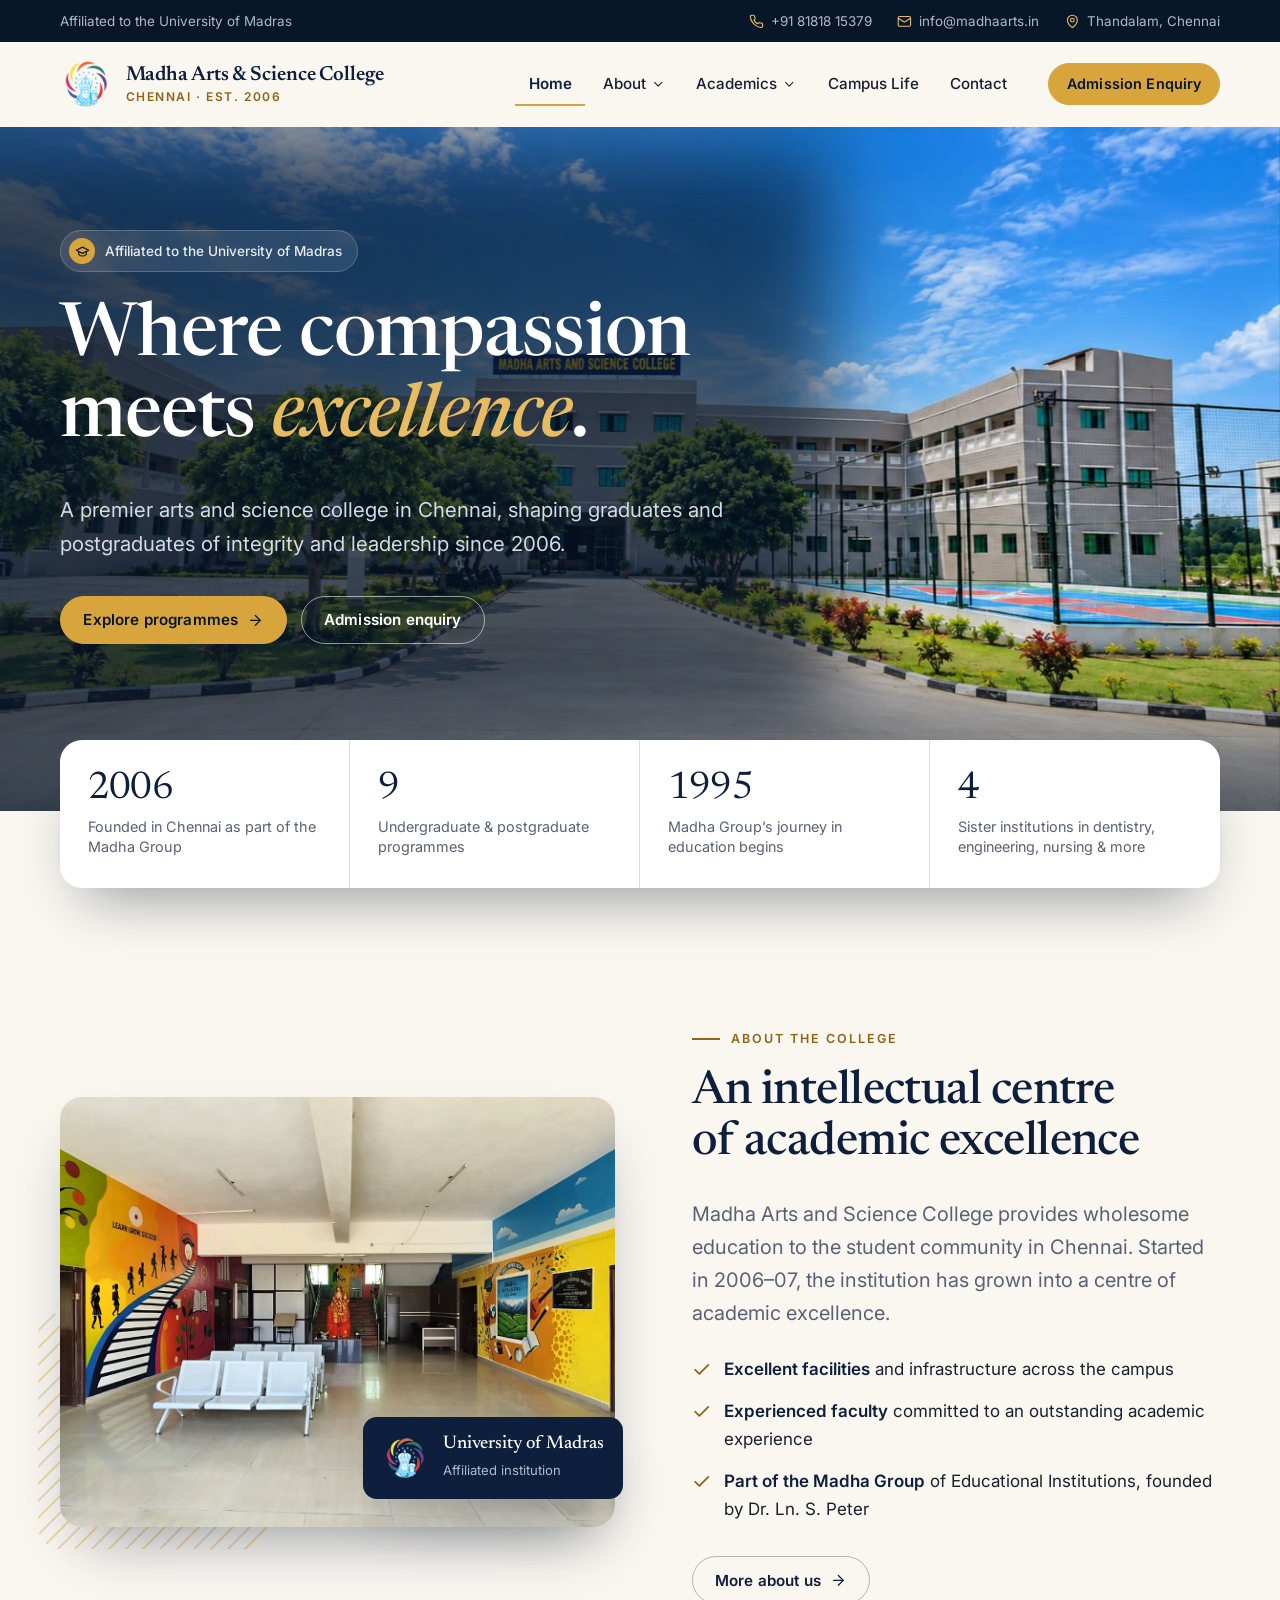
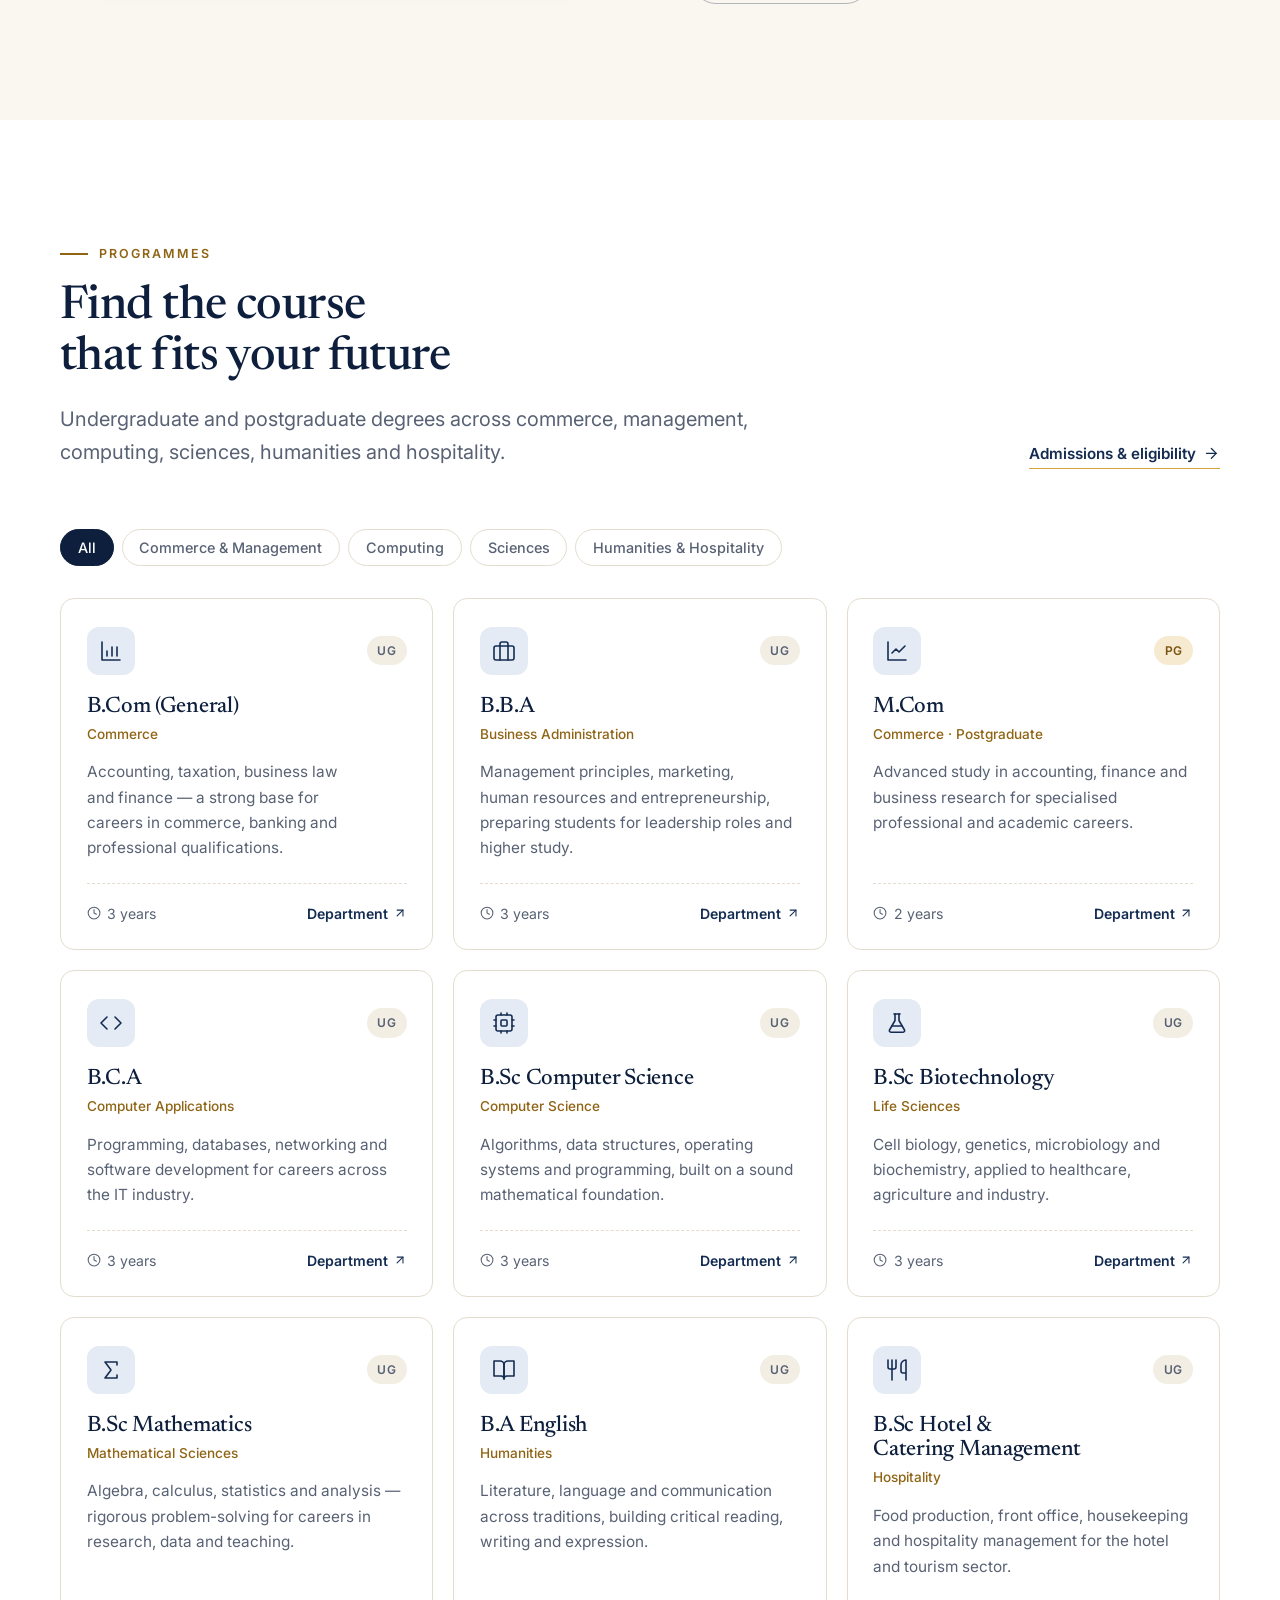
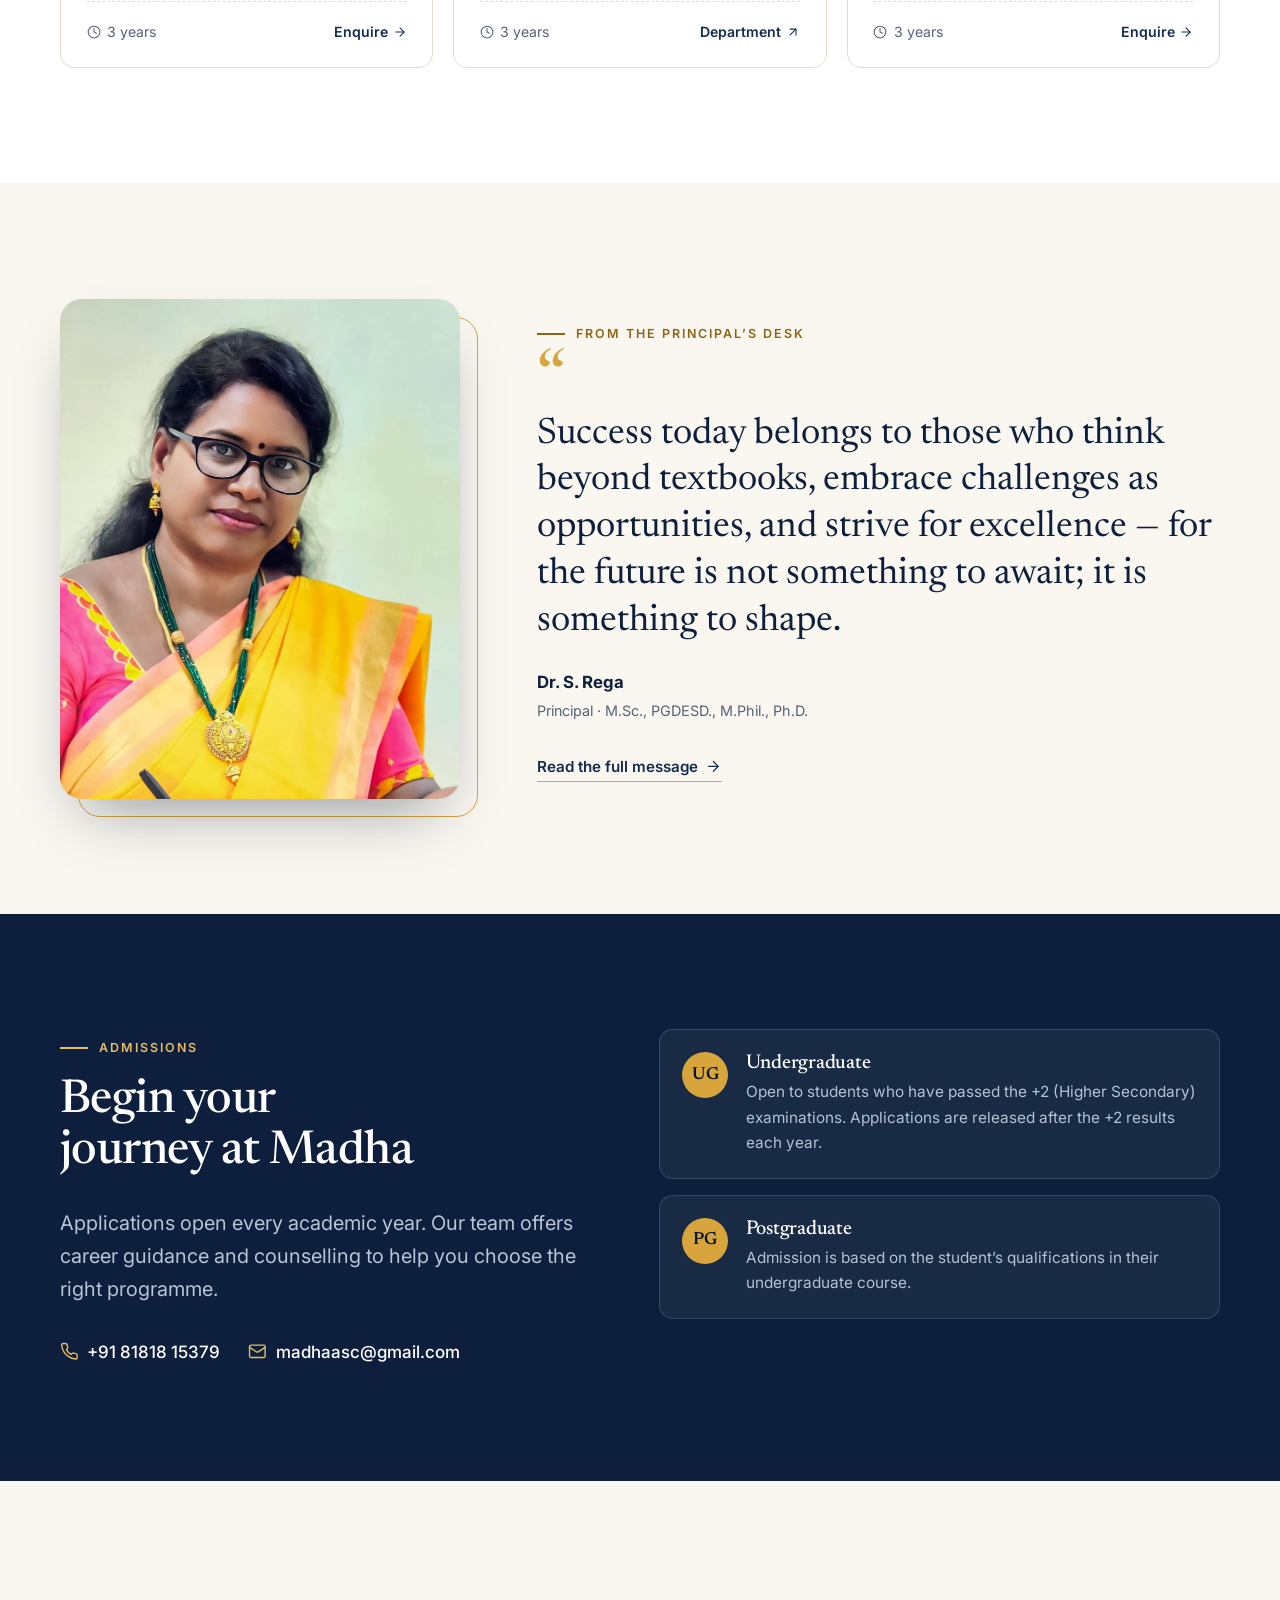
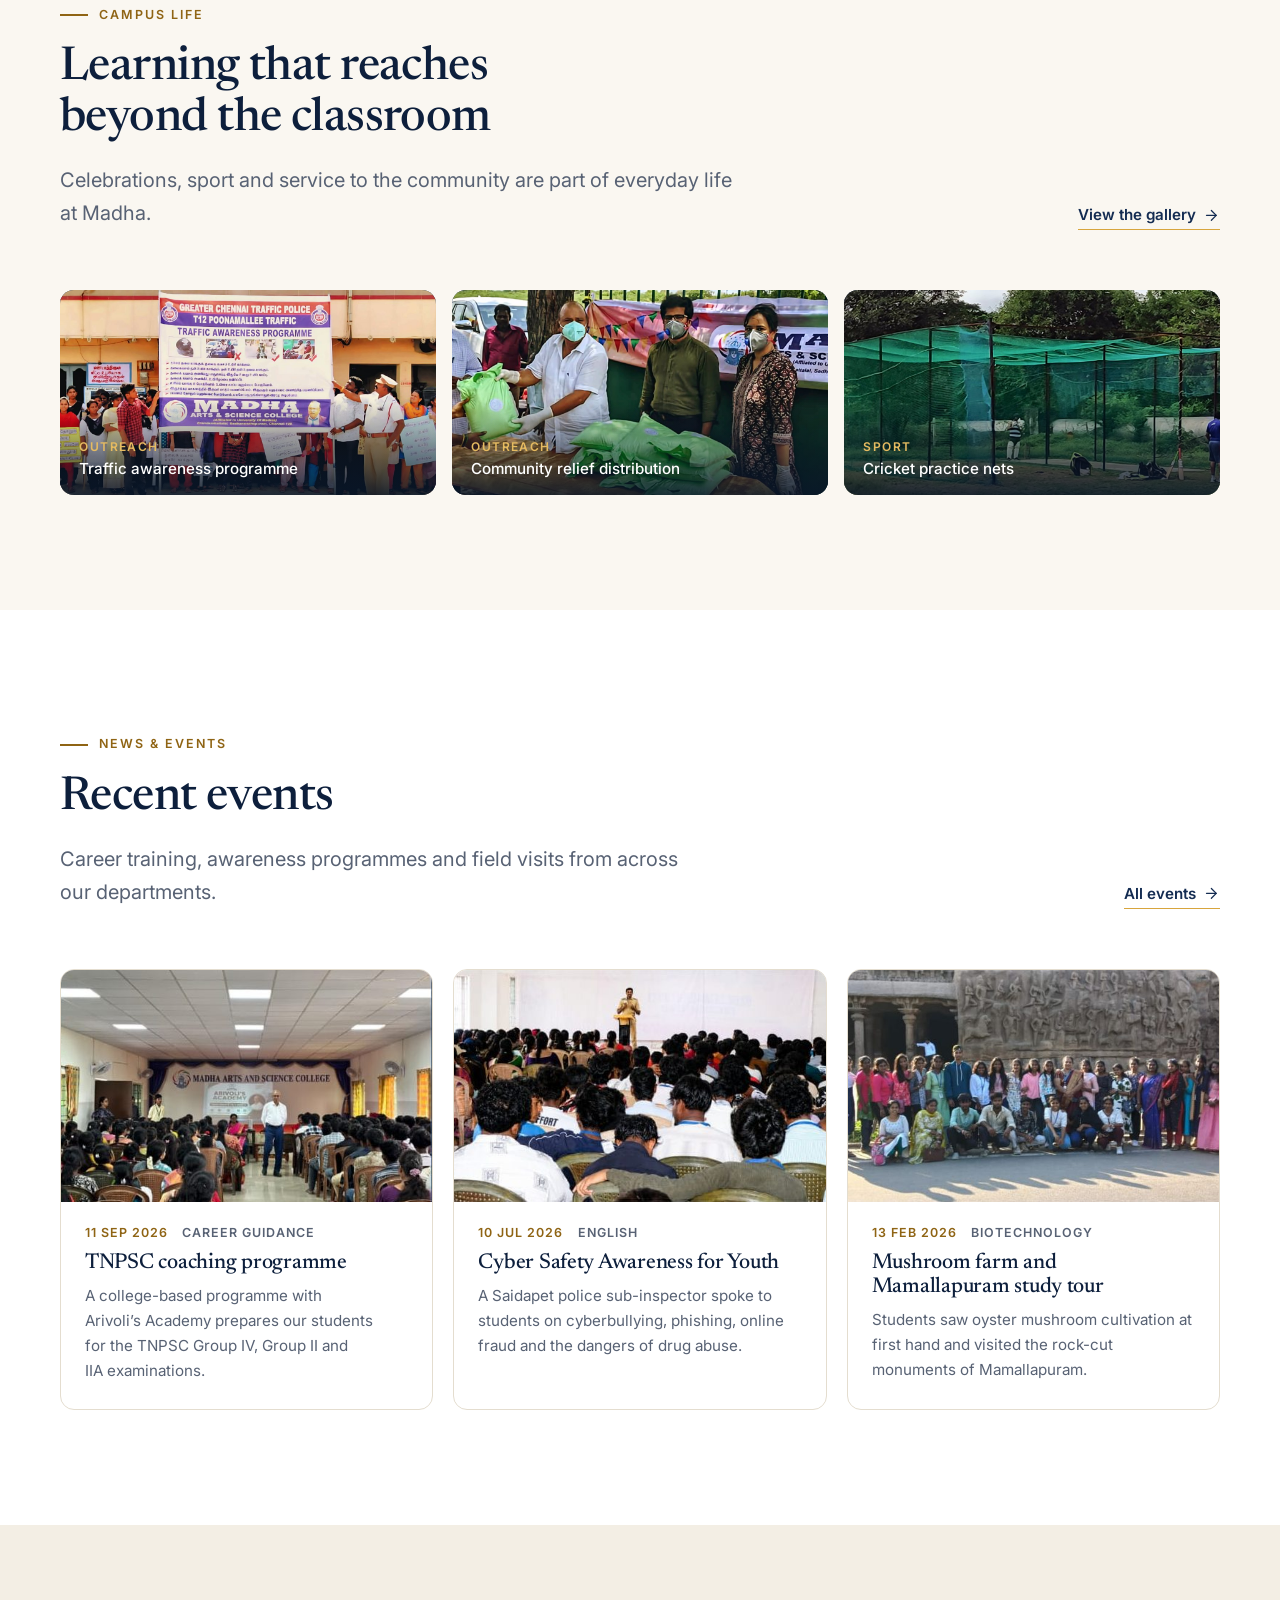
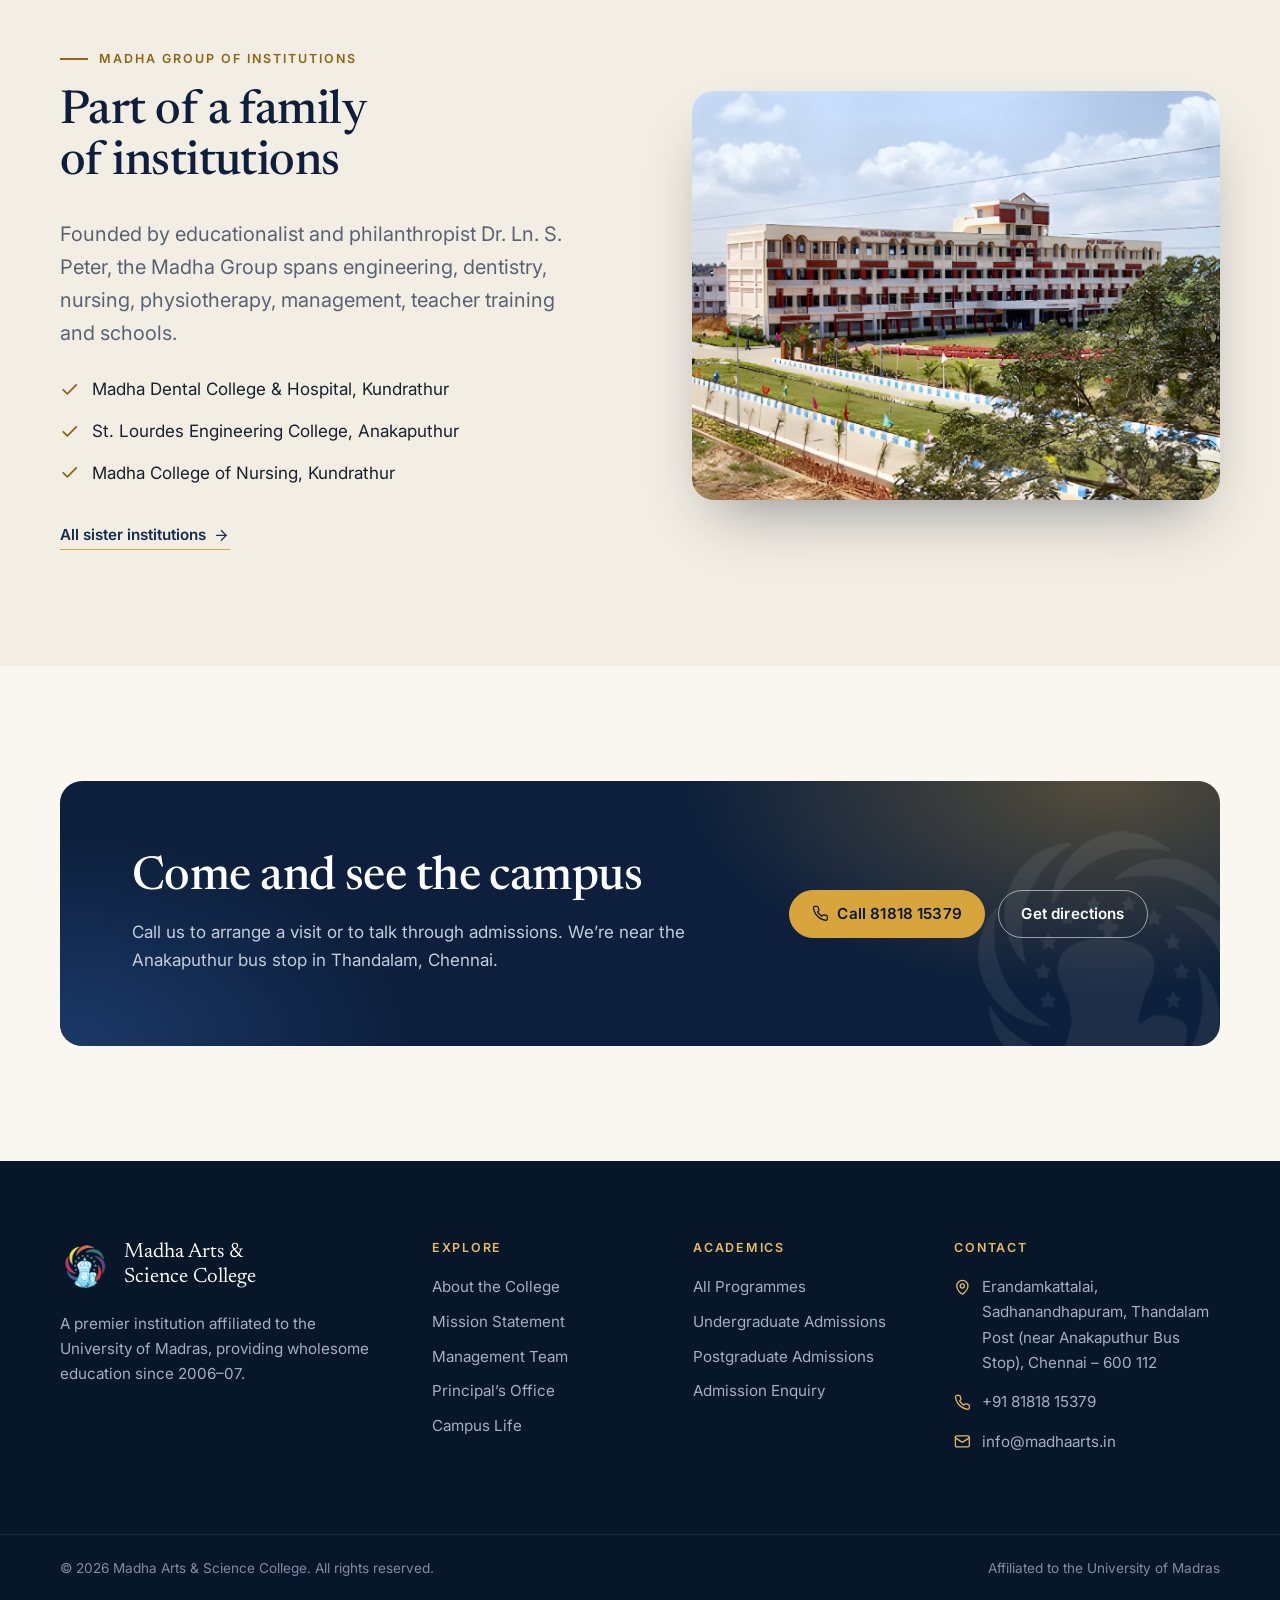
==== commit 78e6a55f: "Remove the admission enquiry form The form on the home page and the Contact page is gone, along with" ====
--- a/index.html
+++ b/index.html
@@ -243,56 +243,22 @@
           <p class="eyebrow">Admissions</p>
           <h2 id="adm-title">Begin your journey at Madha</h2>
           <p class="lead">Applications open every academic year. Our team offers career guidance and counselling to help you choose the right programme.</p>
-          <div class="pathways">
-            <div class="pathway">
-              <span class="pathway__num">UG</span>
-              <div><h3>Undergraduate</h3><p>Open to students who have passed the +2 (Higher Secondary) examinations. Applications are released after the +2 results each year.</p></div>
-            </div>
-            <div class="pathway">
-              <span class="pathway__num">PG</span>
-              <div><h3>Postgraduate</h3><p>Admission is based on the student&rsquo;s qualifications in their undergraduate course.</p></div>
-            </div>
-          </div>
           <div class="contact-inline">
             <a href="tel:+918181815379"><svg class="i" viewBox="0 0 24 24" aria-hidden="true"><path d="M22 16.92v3a2 2 0 0 1-2.18 2 19.79 19.79 0 0 1-8.63-3.07 19.5 19.5 0 0 1-6-6 19.79 19.79 0 0 1-3.07-8.67A2 2 0 0 1 4.11 2h3a2 2 0 0 1 2 1.72 12.84 12.84 0 0 0 .7 2.81 2 2 0 0 1-.45 2.11L8.09 9.91a16 16 0 0 0 6 6l1.27-1.27a2 2 0 0 1 2.11-.45 12.84 12.84 0 0 0 2.81.7A2 2 0 0 1 22 16.92z"/></svg>+91 81818 15379</a>
             <a href="mailto:madhaasc@gmail.com"><svg class="i" viewBox="0 0 24 24" aria-hidden="true"><rect width="20" height="16" x="2" y="4" rx="2"/><path d="m22 7-8.97 5.7a1.94 1.94 0 0 1-2.06 0L2 7"/></svg>madhaasc@gmail.com</a>
           </div>
         </div>
 
-        <form class="form-card" data-enquiry data-reveal style="--d:.1s" novalidate>
-          <h3>Admission enquiry</h3>
-          <p>Share your details and our admissions team will get back to you.</p>
-          <div class="form-grid">
-            <div class="field"><label for="h-name">Full name <span>*</span></label><input id="h-name" name="name" autocomplete="name" required></div>
-            <div class="field"><label for="h-phone">Mobile number <span>*</span></label><input id="h-phone" name="phone" type="tel" autocomplete="tel" inputmode="tel" pattern="[0-9+\s\-]{10,15}" required></div>
-            <div class="field field--full"><label for="h-email">Email</label><input id="h-email" name="email" type="email" autocomplete="email"></div>
-            <div class="field field--full">
-              <label for="h-programme">Programme of interest <span>*</span></label>
-              <select id="h-programme" name="programme" required>
-                <option value="">Select a programme</option>
-                <optgroup label="Undergraduate">
-                  <option>B.Com (General)</option>
-                  <option>B.B.A</option>
-                  <option>B.C.A</option>
-                  <option>B.Sc Computer Science</option>
-                  <option>B.Sc Biotechnology</option>
-                  <option>B.Sc Mathematics</option>
-                  <option>B.A English</option>
-                  <option>B.Sc Hotel &amp; Catering Management</option>
-                </optgroup>
-                <optgroup label="Postgraduate">
-                  <option>M.Com</option>
-                </optgroup>
-              </select>
-            </div>
-            <div class="field field--full"><label for="h-msg">Message</label><textarea id="h-msg" name="message" rows="3"></textarea></div>
-          </div>
-          <div class="form-foot">
-            <small>We use your details only to respond to your enquiry.</small>
-            <button class="btn btn--gold" type="submit">Send enquiry <svg class="i" viewBox="0 0 24 24" aria-hidden="true"><path d="M5 12h14"/><path d="m12 5 7 7-7 7"/></svg></button>
-          </div>
-          <p class="form-status" role="status" hidden></p>
-        </form>
+        <div class="pathways" data-reveal style="--d:.1s">
+          <div class="pathway">
+            <span class="pathway__num">UG</span>
+            <div><h3>Undergraduate</h3><p>Open to students who have passed the +2 (Higher Secondary) examinations. Applications are released after the +2 results each year.</p></div>
+          </div>
+          <div class="pathway">
+            <span class="pathway__num">PG</span>
+            <div><h3>Postgraduate</h3><p>Admission is based on the student&rsquo;s qualifications in their undergraduate course.</p></div>
+          </div>
+        </div>
       </div>
     </section>
 
@@ -308,9 +274,9 @@
           <a class="link-arrow" href="campus-life.html">View the gallery <svg class="i" viewBox="0 0 24 24" aria-hidden="true"><path d="M5 12h14"/><path d="m12 5 7 7-7 7"/></svg></a>
         </div>
         <div class="mosaic">
-          <figure class="tile tile--d" data-reveal><button type="button" data-zoom="Traffic awareness programme with the Greater Chennai Traffic Police"><img src="assets/img/outreach-traffic-awareness.jpg" alt="Students and traffic police officers holding banners at a traffic awareness programme" width="1800" height="656" loading="lazy"></button><figcaption><small>Outreach</small>Traffic awareness programme</figcaption></figure>
-          <figure class="tile tile--e" data-reveal style="--d:.05s"><button type="button" data-zoom="Community relief distribution"><img src="assets/img/outreach-relief.jpg" alt="College representatives distributing relief packages to members of the community" width="1800" height="656" loading="lazy"></button><figcaption><small>Outreach</small>Community relief distribution</figcaption></figure>
-          <figure class="tile tile--f" data-reveal style="--d:.1s"><button type="button" data-zoom="Cricket practice nets on campus"><img src="assets/img/sports-cricket.jpg" alt="Cricket practice nets on the college grounds" width="1800" height="656" loading="lazy"></button><figcaption><small>Sport</small>Cricket practice nets</figcaption></figure>
+          <figure class="tile tile--d" data-reveal><button type="button" data-zoom="Traffic awareness programme with the Greater Chennai Traffic Police"><picture><source media="(max-width: 520px)" srcset="assets/img/phone/outreach-traffic-awareness.jpg"><img src="assets/img/outreach-traffic-awareness.jpg" alt="Students and traffic police officers holding banners at a traffic awareness programme" width="1800" height="656" loading="lazy"></picture></button><figcaption><small>Outreach</small>Traffic awareness programme</figcaption></figure>
+          <figure class="tile tile--e" data-reveal style="--d:.05s"><button type="button" data-zoom="Community relief distribution"><picture><source media="(max-width: 520px)" srcset="assets/img/phone/outreach-relief.jpg"><img src="assets/img/outreach-relief.jpg" alt="College representatives distributing relief packages to members of the community" width="1800" height="656" loading="lazy"></picture></button><figcaption><small>Outreach</small>Community relief distribution</figcaption></figure>
+          <figure class="tile tile--f" data-reveal style="--d:.1s"><button type="button" data-zoom="Cricket practice nets on campus"><picture><source media="(max-width: 520px)" srcset="assets/img/phone/sports-cricket.jpg"><img src="assets/img/sports-cricket.jpg" alt="Cricket practice nets on the college grounds" width="1800" height="656" loading="lazy"></picture></button><figcaption><small>Sport</small>Cricket practice nets</figcaption></figure>
         </div>
       </div>
     </section>
--- a/assets/css/styles.css
+++ b/assets/css/styles.css
@@ -19,7 +19,6 @@
   --muted: #586274;
   --line: #e4ddcf;
   --line-dark: rgba(255, 255, 255, 0.14);
-  --field-border: #6b7486; /* 4.7:1 on the white card (WCAG 1.4.11 needs 3:1) */
   --focus-ring: var(--navy-900);
 
   --font-display: "Newsreader", "Iowan Old Style", "Palatino Linotype", Georgia, serif;
@@ -65,7 +64,6 @@
 :focus-visible { outline: 3px solid var(--focus-ring); outline-offset: 3px; border-radius: 4px; }
 /* Focus ring: navy on light grounds, gold on dark ones */
 .topbar, .hero, .page-hero, .section--navy, .cta, .site-footer, .lightbox { --focus-ring: var(--gold-400); }
-.form-card { --focus-ring: var(--navy-900); }
 ::selection { background: var(--gold-400); color: var(--navy-950); }
 
 .sr-only { position: absolute; width: 1px; height: 1px; padding: 0; margin: -1px; overflow: hidden; clip: rect(0 0 0 0); white-space: nowrap; border: 0; }
@@ -384,7 +382,8 @@
 .programme .programme__school { font-size: 0.85rem; font-weight: 500; color: var(--gold-700); margin-bottom: 0.9rem; }
 .programme__foot { margin-top: auto; padding-top: 1.1rem; border-top: 1px dashed var(--line); display: flex; align-items: center; justify-content: space-between; gap: 1rem; font-size: 0.88rem; color: var(--muted); }
 .programme__foot span { display: inline-flex; align-items: center; gap: 0.4rem; }
-.programme__foot a { display: inline-flex; align-items: center; gap: 0.3rem; font-weight: 600; color: var(--navy-800); text-decoration: none; }
+/* The padding enlarges the tap target; the negative margin keeps the footer the same height */
+.programme__foot a { display: inline-flex; align-items: center; gap: 0.3rem; padding: 0.6rem 0; margin: -0.6rem 0; font-weight: 600; color: var(--navy-800); text-decoration: none; }
 .programme__foot a:hover { color: var(--gold-700); }
 .programme__foot .i { width: 1em; height: 1em; }
 
@@ -431,47 +430,18 @@
 /* ---------- Admissions ---------- */
 .admissions { display: grid; grid-template-columns: 1fr 1.05fr; gap: clamp(2rem, 5vw, 4rem); align-items: start; }
 @media (max-width: 940px) { .admissions { grid-template-columns: 1fr; } }
-.pathways { display: grid; gap: 1rem; margin: 2rem 0; }
+.pathways { display: grid; gap: 1rem; }
 .pathway { display: flex; gap: 1.1rem; padding: 1.4rem; border-radius: var(--radius); background: rgba(255, 255, 255, 0.05); border: 1px solid var(--line-dark); }
 .pathway__num { flex: none; display: grid; place-items: center; width: 46px; height: 46px; border-radius: 50%; background: var(--gold-500); color: var(--navy-950); font-family: var(--font-display); font-size: 1.1rem; font-weight: 600; }
 .pathway h3 { font-size: 1.25rem; margin-bottom: 0.3rem; }
 .pathway p { margin: 0; font-size: 0.96rem; color: #b6c2d4; }
-.contact-inline { display: flex; flex-wrap: wrap; gap: 0.75rem 1.75rem; }
+.contact-inline { margin-top: 2rem; display: flex; flex-wrap: wrap; gap: 0.75rem 1.75rem; }
 .contact-inline a { display: inline-flex; align-items: center; gap: 0.55rem; color: var(--white); text-decoration: none; font-weight: 500; }
 .contact-inline a:hover { color: var(--gold-400); }
 .contact-inline .i { color: var(--gold-400); }
 
 .pathway--light { background: var(--white); border-color: var(--line); }
 .pathway--light p { color: var(--muted); }
-
-/* ---------- Form ---------- */
-.form-card { background: var(--white); color: var(--ink); border-radius: var(--radius-lg); padding: clamp(1.6rem, 3.5vw, 2.5rem); box-shadow: var(--shadow-lg); border: 1px solid var(--line); }
-.form-card h3 { font-size: 1.75rem; margin-bottom: 0.3rem; color: var(--navy-900); }
-.form-card > p { color: var(--muted); font-size: 0.96rem; margin-bottom: 1.6rem; }
-.form-grid { display: grid; grid-template-columns: 1fr 1fr; gap: 1rem 1rem; }
-.field { display: flex; flex-direction: column; gap: 0.4rem; }
-.field--full { grid-column: 1 / -1; }
-@media (max-width: 560px) { .form-grid { grid-template-columns: 1fr; } }
-.field label { font-size: 0.86rem; font-weight: 600; color: var(--navy-900); }
-.field label span { color: #b3262e; }
-.field input, .field select, .field textarea {
-  width: 100%; min-height: 50px; padding: 0.75rem 0.95rem;
-  font: 400 1rem var(--font-body); color: var(--ink);
-  background: var(--white); border: 1.5px solid var(--field-border); border-radius: 10px;
-  box-shadow: inset 0 1px 2px rgba(13, 31, 60, 0.08);
-  transition: border-color .2s, box-shadow .2s, background-color .2s;
-  appearance: none; -webkit-appearance: none;
-}
-.field select { background-image: url("data:image/svg+xml,%3Csvg xmlns='http://www.w3.org/2000/svg' width='20' height='20' viewBox='0 0 24 24' fill='none' stroke='%23586274' stroke-width='2' stroke-linecap='round' stroke-linejoin='round'%3E%3Cpath d='m6 9 6 6 6-6'/%3E%3C/svg%3E"); background-repeat: no-repeat; background-position: right 0.8rem center; padding-right: 2.6rem; }
-.field textarea { min-height: 110px; resize: vertical; }
-.field input:hover, .field select:hover, .field textarea:hover { border-color: var(--navy-700); }
-/* Errors: red alone is about as dark as the grey border, so add a thicker edge and a tint (not colour-only) */
-.field input:user-invalid, .field select:user-invalid { border-color: #c2413a; background-color: #fdf4f3; box-shadow: 0 0 0 1px #c2413a; }
-/* background-color, not the shorthand, so the select's arrow icon survives focus */
-.field input:focus, .field select:focus, .field textarea:focus { outline: none; border-color: var(--navy-900); background-color: var(--white); box-shadow: 0 0 0 1.5px var(--navy-900), 0 0 0 5px rgba(29, 61, 110, 0.14); }
-.form-foot { display: flex; flex-wrap: wrap; align-items: center; justify-content: space-between; gap: 1rem; margin-top: 1.5rem; }
-.form-foot small { color: var(--muted); font-size: 0.82rem; max-width: 34ch; line-height: 1.45; }
-.form-status { margin: 1rem 0 0; padding: 0.85rem 1rem; border-radius: 10px; background: #e9f4ec; color: #1f5a33; font-size: 0.93rem; }
 
 /* ---------- Gallery ---------- */
 .mosaic { display: grid; grid-template-columns: repeat(12, 1fr); grid-auto-rows: clamp(150px, 16vw, 230px); gap: 1rem; }
@@ -483,6 +453,8 @@
   .tile button:focus-visible { outline: none; }
   .tile:has(button:focus-visible) { outline: 3px solid var(--focus-ring); outline-offset: 3px; }
 }
+/* <picture> only swaps in the phone copy; it must not get in the way of the image filling its box */
+.tile picture, .event__media picture { display: contents; }
 .tile img { width: 100%; height: 100%; object-fit: cover; transition: transform .7s var(--ease); }
 .tile:hover img { transform: scale(1.05); }
 .tile figcaption {
@@ -561,6 +533,7 @@
 .contact-card h3 { font-family: var(--font-body); font-size: 0.78rem; font-weight: 600; letter-spacing: 0.12em; text-transform: uppercase; color: var(--muted); margin-bottom: 0.3rem; }
 .contact-card p, .contact-card a { margin: 0; font-size: 1.02rem; color: var(--navy-900); text-decoration: none; font-weight: 500; }
 .contact-card a:hover { color: var(--gold-700); text-decoration: underline; }
+.contact-card a { display: inline-block; padding: 0.4rem 0; margin: -0.4rem 0; }
 .map { border-radius: var(--radius-lg); overflow: hidden; border: 1px solid var(--line); background: var(--paper-2); aspect-ratio: 16 / 10; }
 .map iframe { width: 100%; height: 100%; border: 0; display: block; }
 
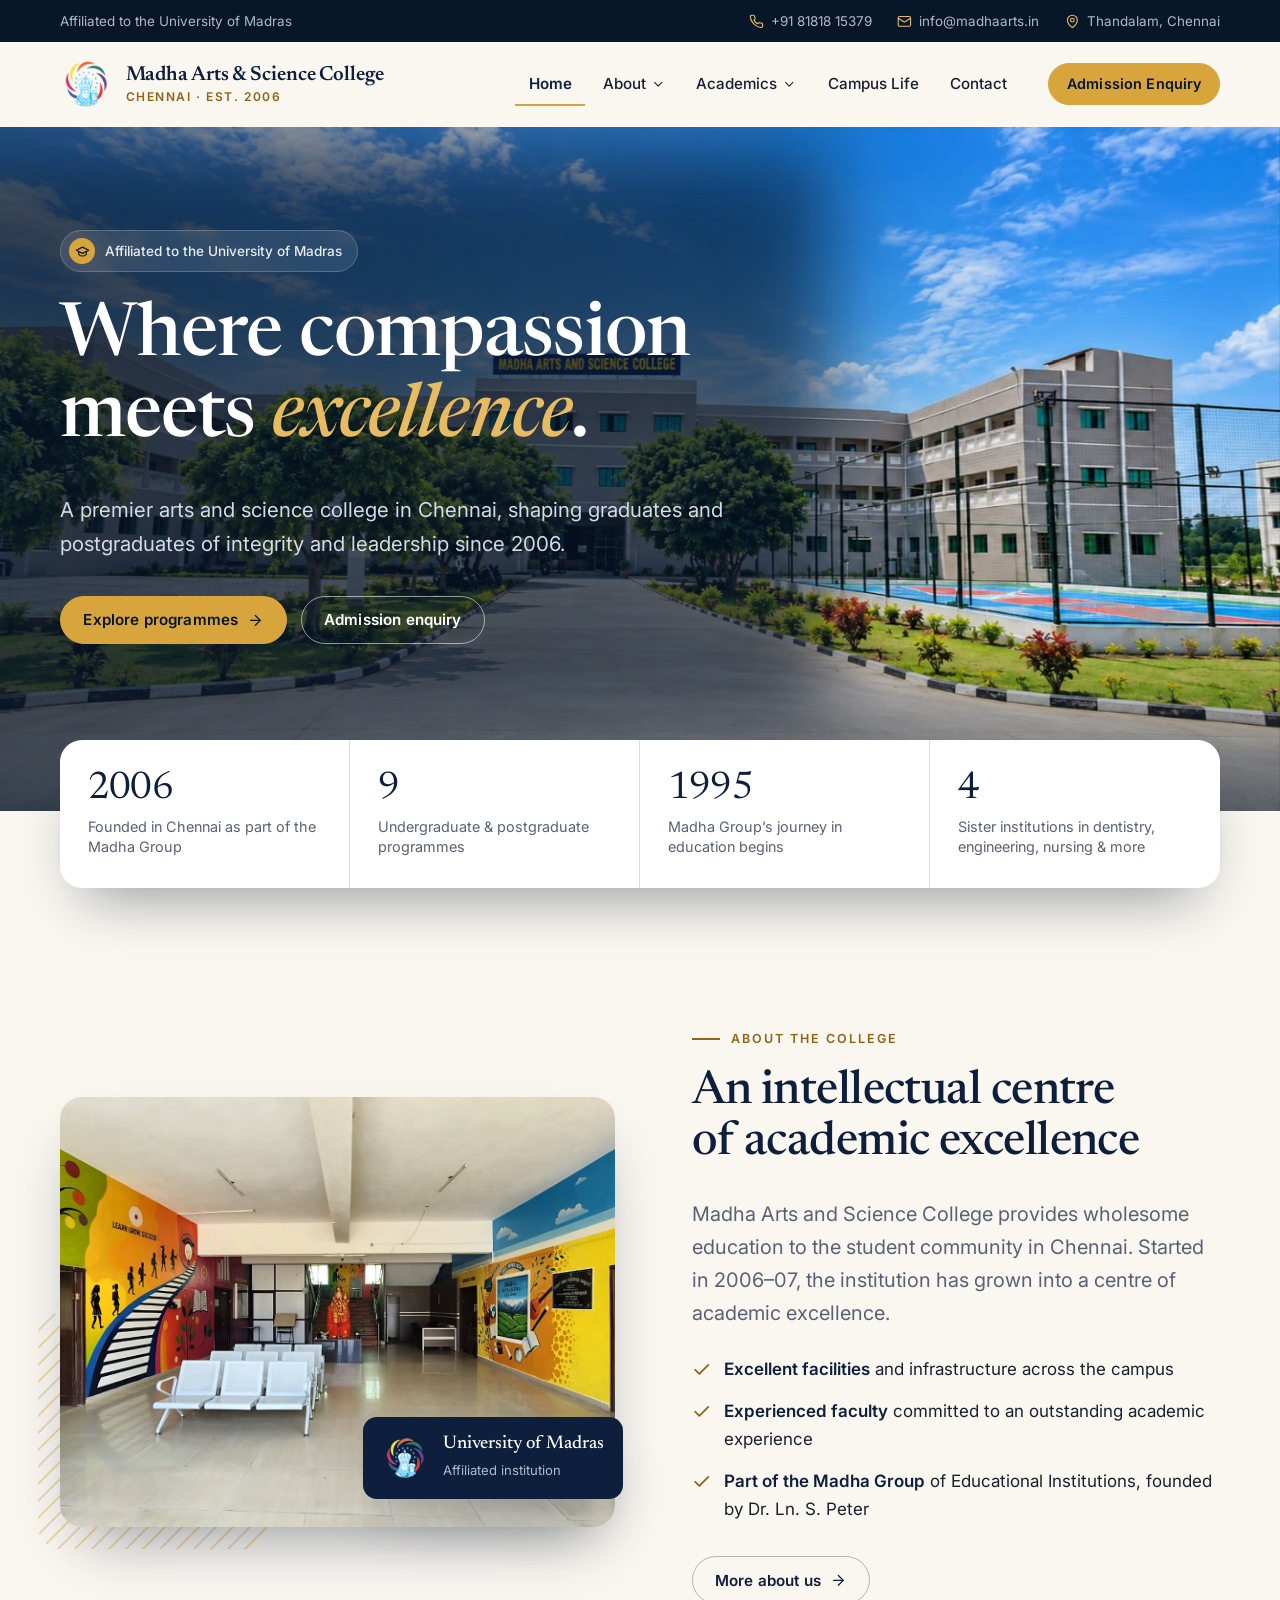
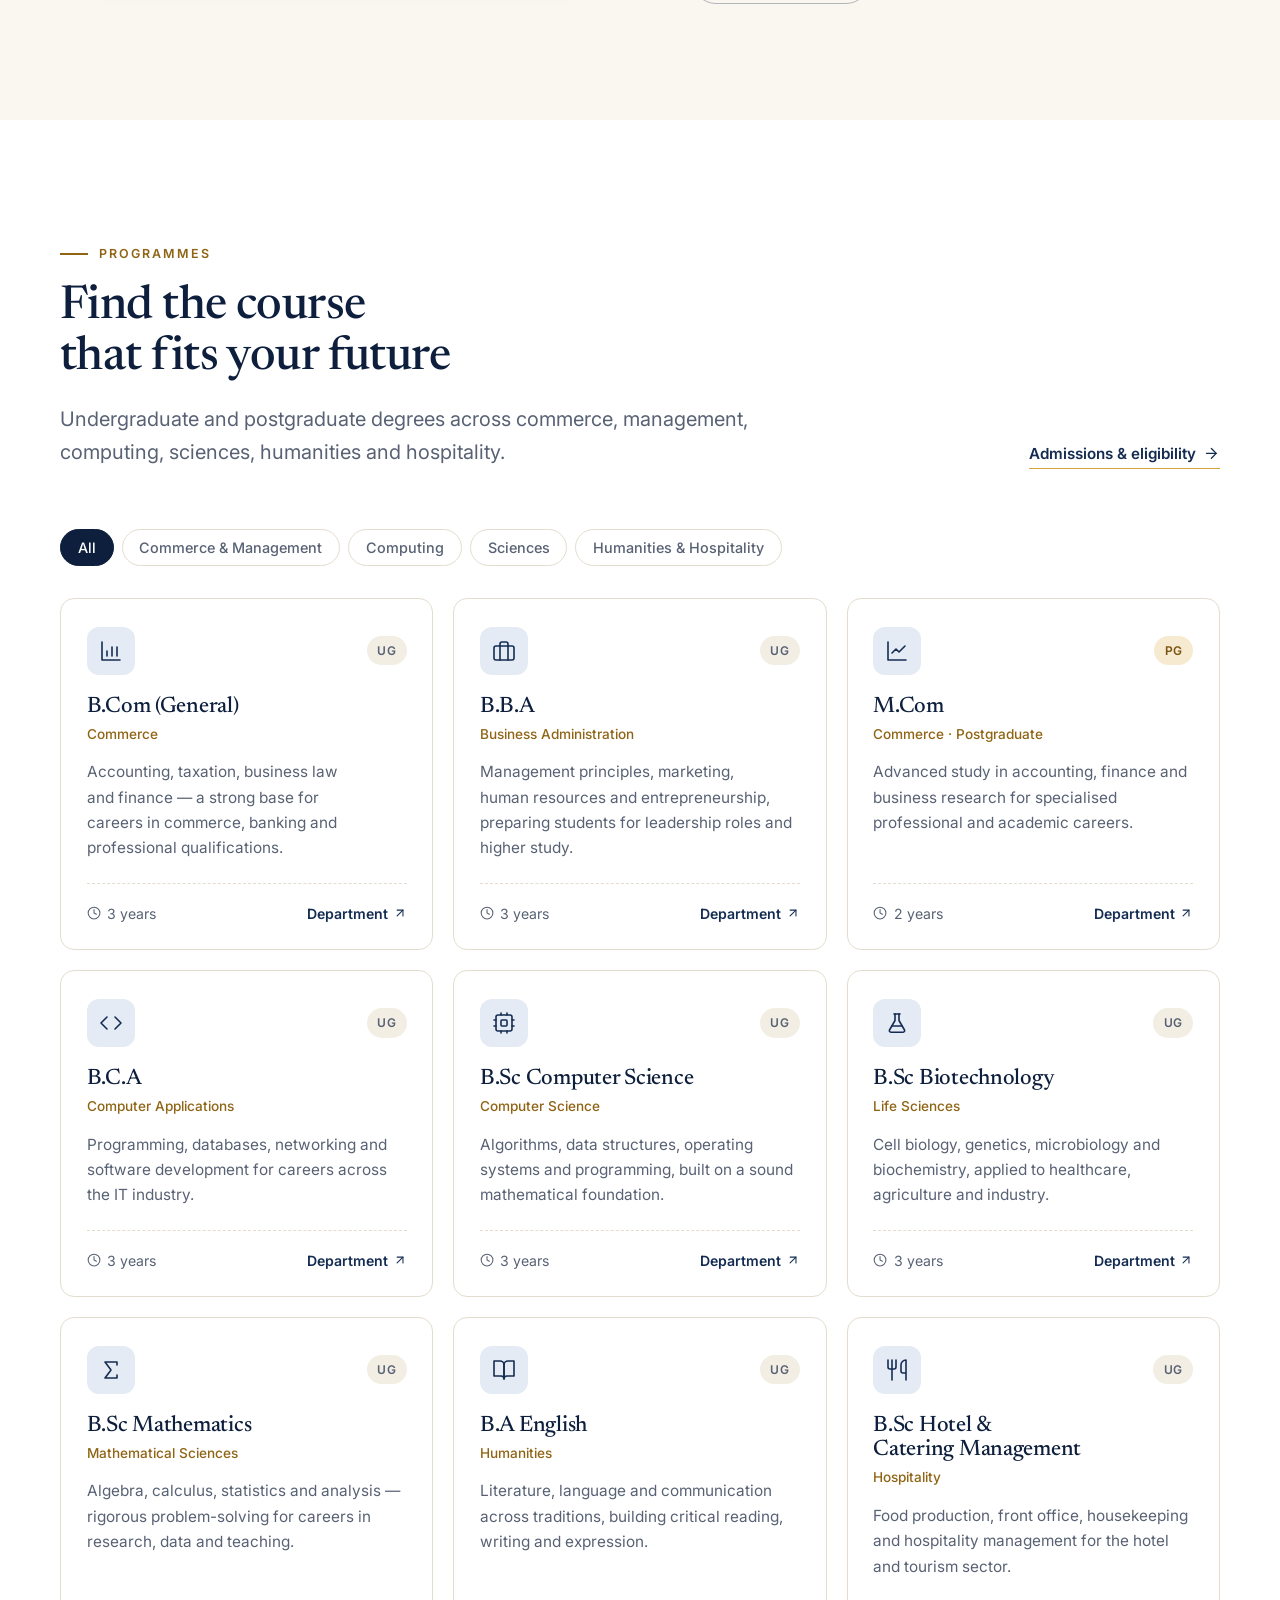
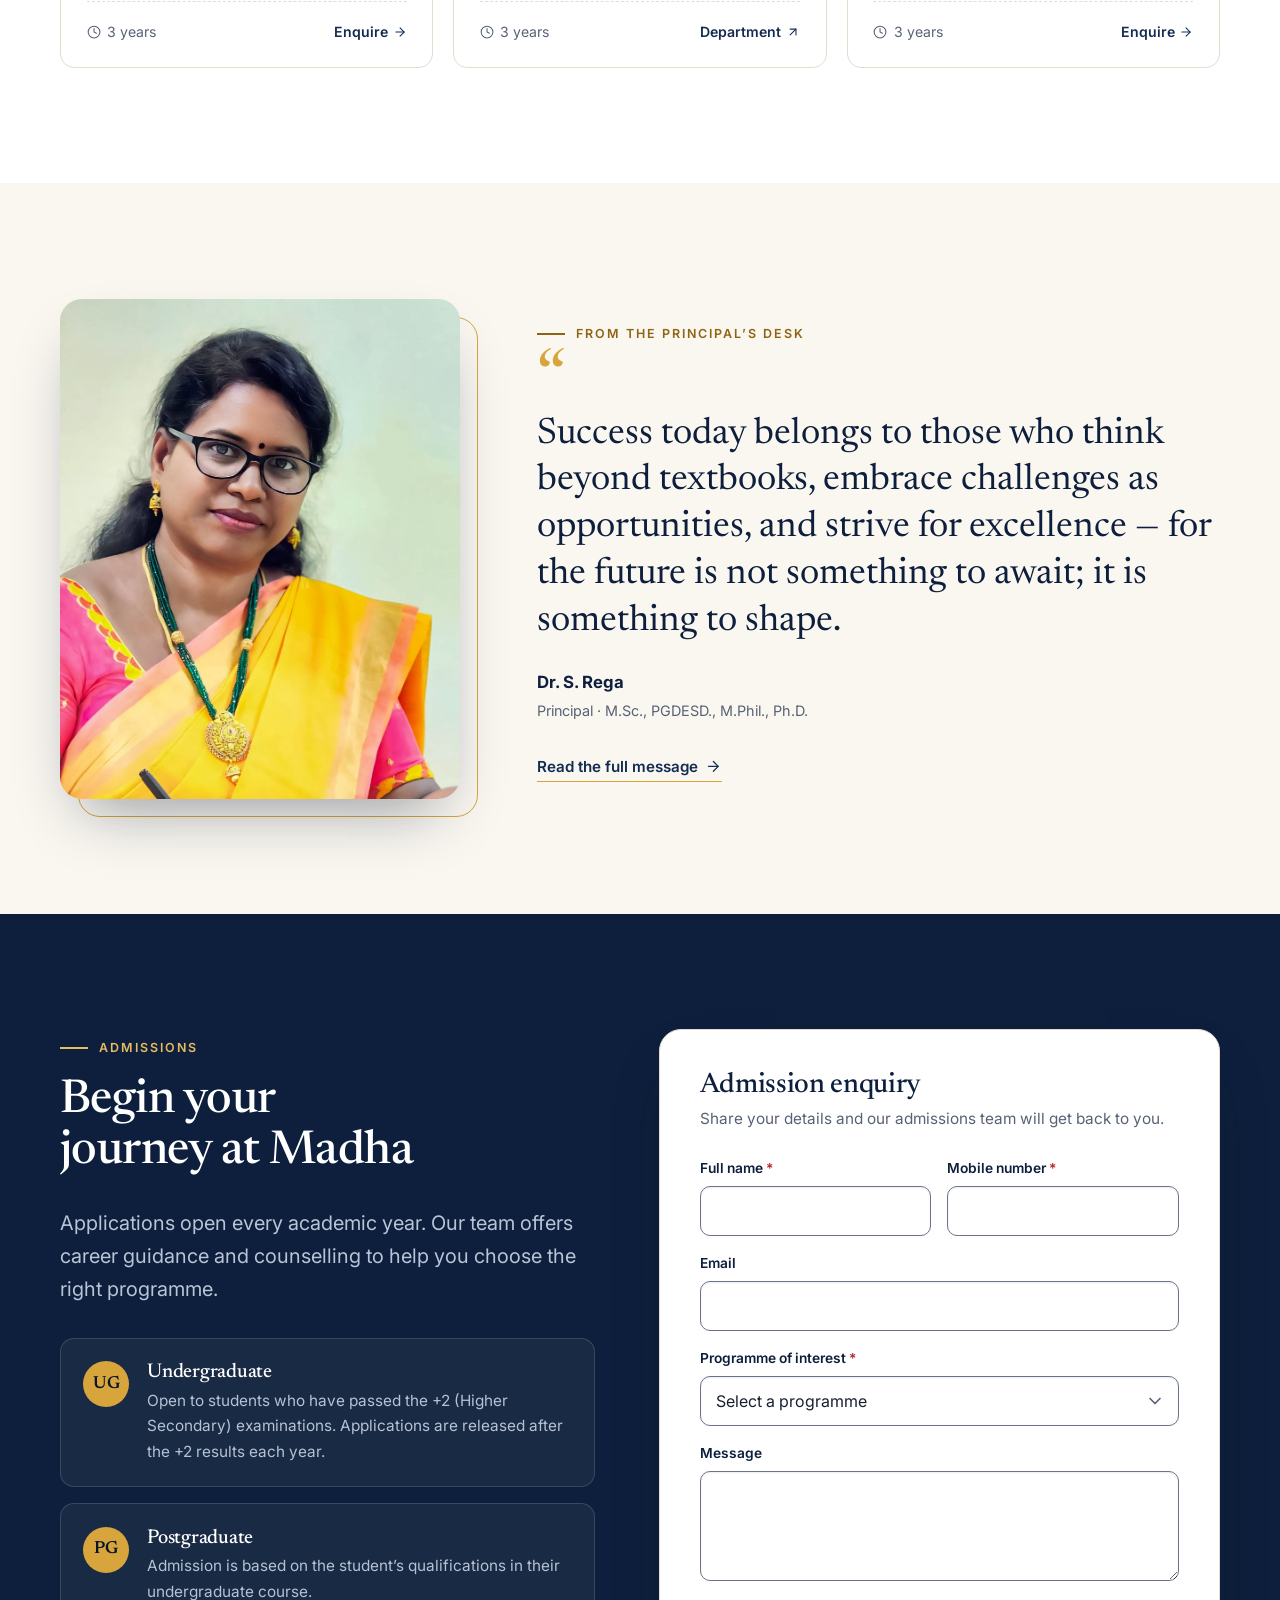
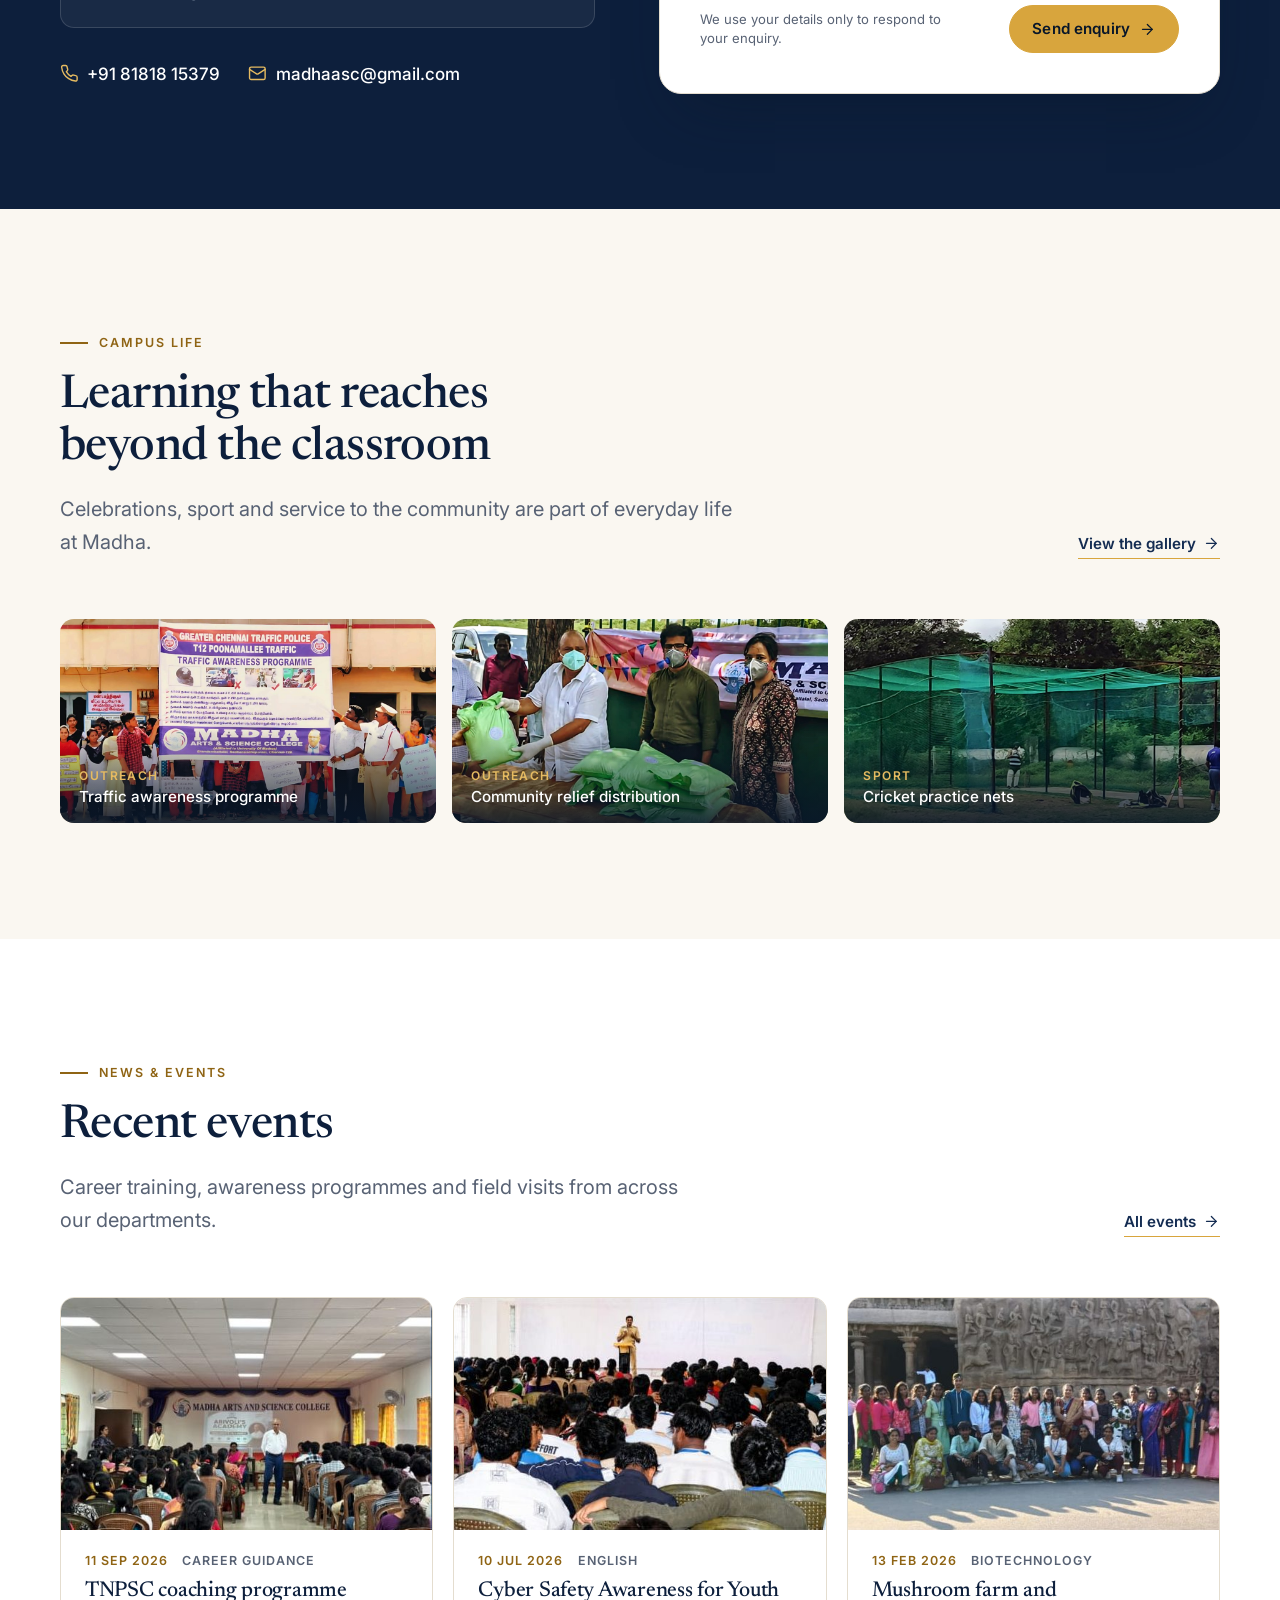
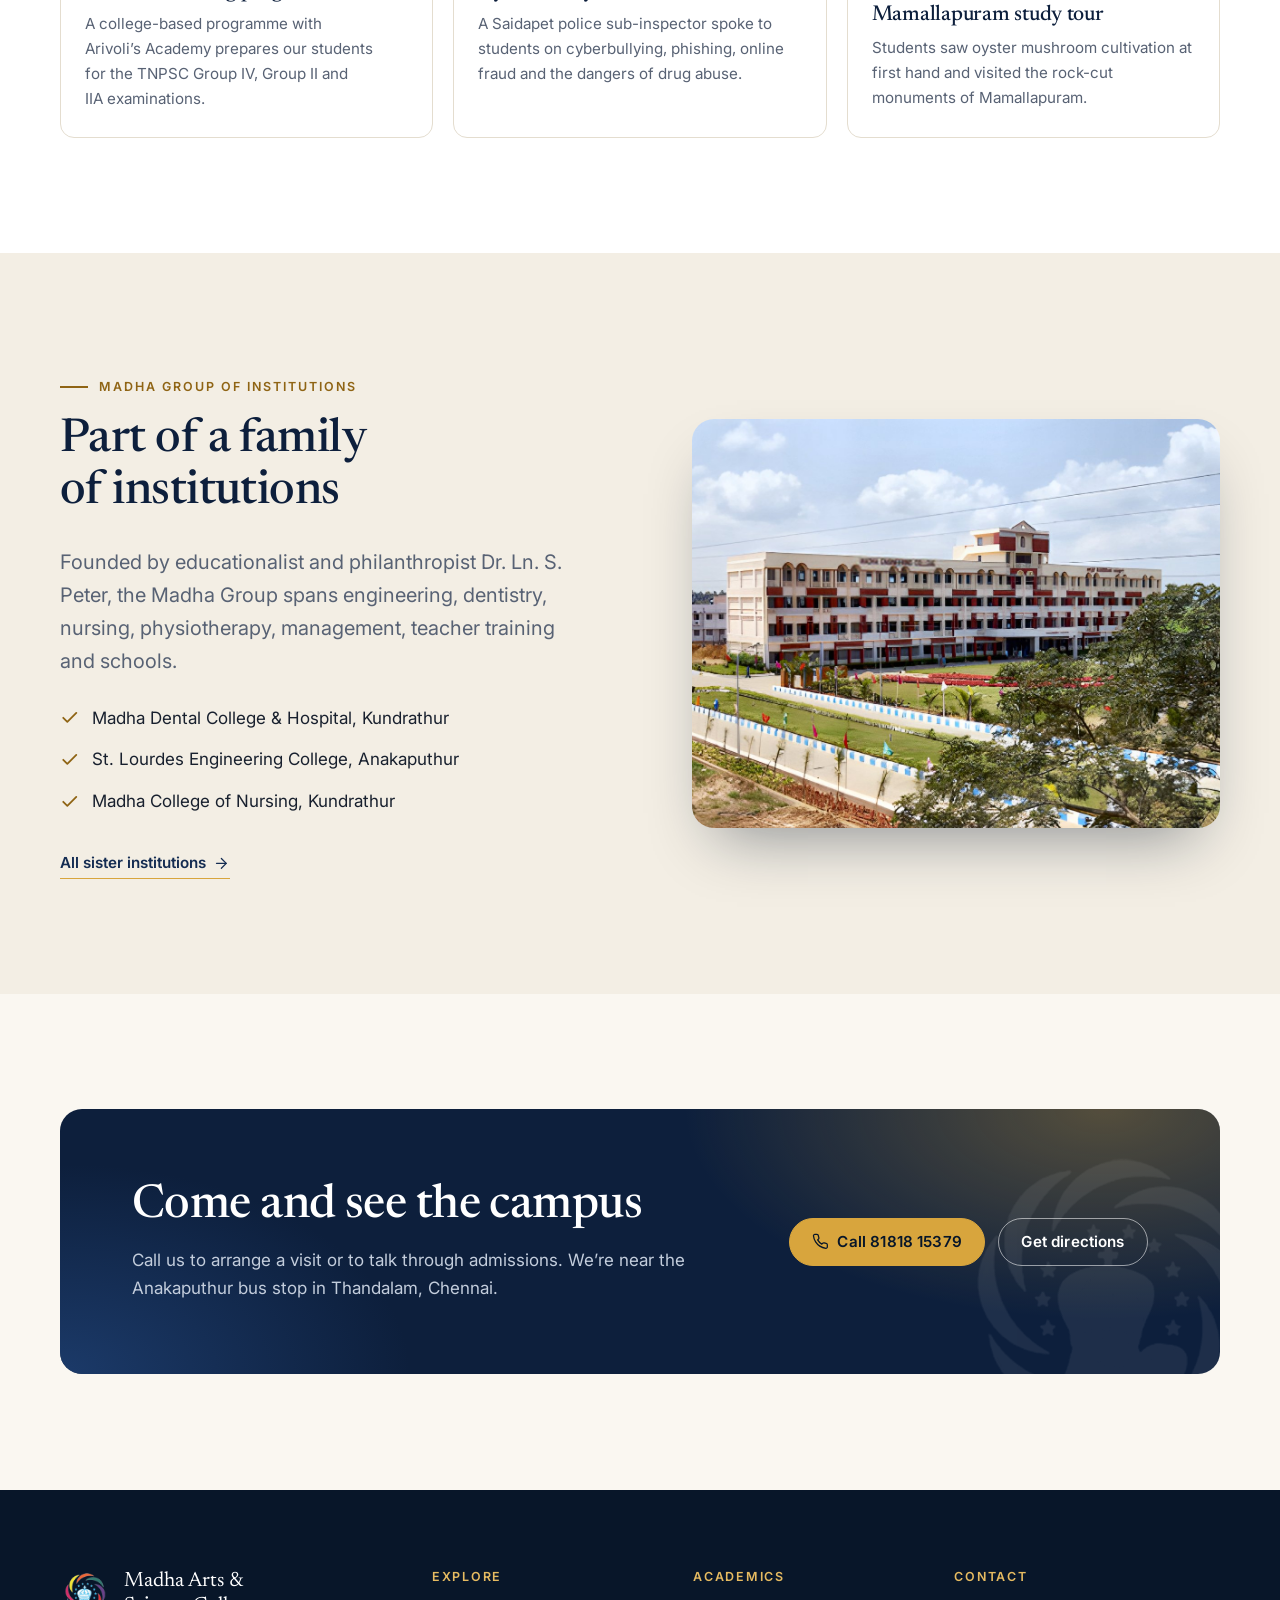
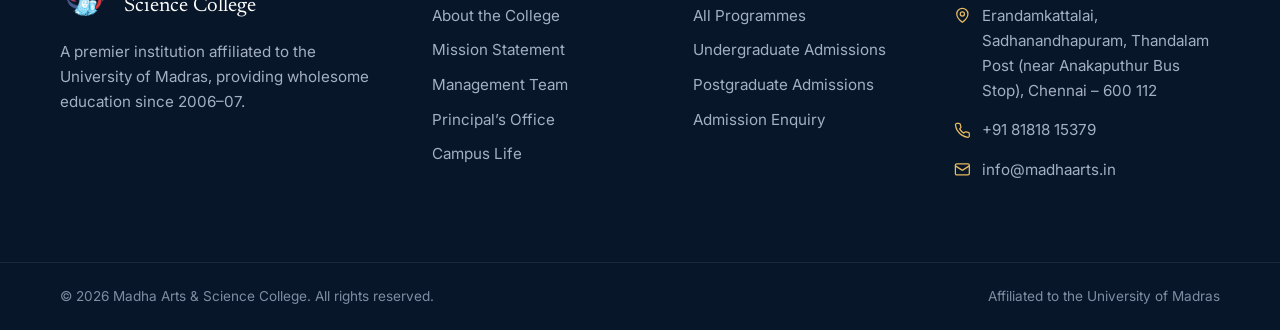
==== commit e429ffcf: "Serve smaller copies of the gallery photos to phones On screens up to 520px wide, 19 gallery and eve" ====
--- a/index.html
+++ b/index.html
@@ -243,22 +243,56 @@
           <p class="eyebrow">Admissions</p>
           <h2 id="adm-title">Begin your journey at Madha</h2>
           <p class="lead">Applications open every academic year. Our team offers career guidance and counselling to help you choose the right programme.</p>
+          <div class="pathways">
+            <div class="pathway">
+              <span class="pathway__num">UG</span>
+              <div><h3>Undergraduate</h3><p>Open to students who have passed the +2 (Higher Secondary) examinations. Applications are released after the +2 results each year.</p></div>
+            </div>
+            <div class="pathway">
+              <span class="pathway__num">PG</span>
+              <div><h3>Postgraduate</h3><p>Admission is based on the student&rsquo;s qualifications in their undergraduate course.</p></div>
+            </div>
+          </div>
           <div class="contact-inline">
             <a href="tel:+918181815379"><svg class="i" viewBox="0 0 24 24" aria-hidden="true"><path d="M22 16.92v3a2 2 0 0 1-2.18 2 19.79 19.79 0 0 1-8.63-3.07 19.5 19.5 0 0 1-6-6 19.79 19.79 0 0 1-3.07-8.67A2 2 0 0 1 4.11 2h3a2 2 0 0 1 2 1.72 12.84 12.84 0 0 0 .7 2.81 2 2 0 0 1-.45 2.11L8.09 9.91a16 16 0 0 0 6 6l1.27-1.27a2 2 0 0 1 2.11-.45 12.84 12.84 0 0 0 2.81.7A2 2 0 0 1 22 16.92z"/></svg>+91 81818 15379</a>
             <a href="mailto:madhaasc@gmail.com"><svg class="i" viewBox="0 0 24 24" aria-hidden="true"><rect width="20" height="16" x="2" y="4" rx="2"/><path d="m22 7-8.97 5.7a1.94 1.94 0 0 1-2.06 0L2 7"/></svg>madhaasc@gmail.com</a>
           </div>
         </div>
 
-        <div class="pathways" data-reveal style="--d:.1s">
-          <div class="pathway">
-            <span class="pathway__num">UG</span>
-            <div><h3>Undergraduate</h3><p>Open to students who have passed the +2 (Higher Secondary) examinations. Applications are released after the +2 results each year.</p></div>
-          </div>
-          <div class="pathway">
-            <span class="pathway__num">PG</span>
-            <div><h3>Postgraduate</h3><p>Admission is based on the student&rsquo;s qualifications in their undergraduate course.</p></div>
-          </div>
-        </div>
+        <form class="form-card" data-enquiry data-reveal style="--d:.1s" novalidate>
+          <h3>Admission enquiry</h3>
+          <p>Share your details and our admissions team will get back to you.</p>
+          <div class="form-grid">
+            <div class="field"><label for="h-name">Full name <span>*</span></label><input id="h-name" name="name" autocomplete="name" required></div>
+            <div class="field"><label for="h-phone">Mobile number <span>*</span></label><input id="h-phone" name="phone" type="tel" autocomplete="tel" inputmode="tel" pattern="[0-9+\s\-]{10,15}" required></div>
+            <div class="field field--full"><label for="h-email">Email</label><input id="h-email" name="email" type="email" autocomplete="email"></div>
+            <div class="field field--full">
+              <label for="h-programme">Programme of interest <span>*</span></label>
+              <select id="h-programme" name="programme" required>
+                <option value="">Select a programme</option>
+                <optgroup label="Undergraduate">
+                  <option>B.Com (General)</option>
+                  <option>B.B.A</option>
+                  <option>B.C.A</option>
+                  <option>B.Sc Computer Science</option>
+                  <option>B.Sc Biotechnology</option>
+                  <option>B.Sc Mathematics</option>
+                  <option>B.A English</option>
+                  <option>B.Sc Hotel &amp; Catering Management</option>
+                </optgroup>
+                <optgroup label="Postgraduate">
+                  <option>M.Com</option>
+                </optgroup>
+              </select>
+            </div>
+            <div class="field field--full"><label for="h-msg">Message</label><textarea id="h-msg" name="message" rows="3"></textarea></div>
+          </div>
+          <div class="form-foot">
+            <small>We use your details only to respond to your enquiry.</small>
+            <button class="btn btn--gold" type="submit">Send enquiry <svg class="i" viewBox="0 0 24 24" aria-hidden="true"><path d="M5 12h14"/><path d="m12 5 7 7-7 7"/></svg></button>
+          </div>
+          <p class="form-status" role="status" hidden></p>
+        </form>
       </div>
     </section>
 
--- a/assets/css/styles.css
+++ b/assets/css/styles.css
@@ -19,6 +19,7 @@
   --muted: #586274;
   --line: #e4ddcf;
   --line-dark: rgba(255, 255, 255, 0.14);
+  --field-border: #6b7486; /* 4.7:1 on the white card (WCAG 1.4.11 needs 3:1) */
   --focus-ring: var(--navy-900);
 
   --font-display: "Newsreader", "Iowan Old Style", "Palatino Linotype", Georgia, serif;
@@ -64,6 +65,7 @@
 :focus-visible { outline: 3px solid var(--focus-ring); outline-offset: 3px; border-radius: 4px; }
 /* Focus ring: navy on light grounds, gold on dark ones */
 .topbar, .hero, .page-hero, .section--navy, .cta, .site-footer, .lightbox { --focus-ring: var(--gold-400); }
+.form-card { --focus-ring: var(--navy-900); }
 ::selection { background: var(--gold-400); color: var(--navy-950); }
 
 .sr-only { position: absolute; width: 1px; height: 1px; padding: 0; margin: -1px; overflow: hidden; clip: rect(0 0 0 0); white-space: nowrap; border: 0; }
@@ -430,18 +432,49 @@
 /* ---------- Admissions ---------- */
 .admissions { display: grid; grid-template-columns: 1fr 1.05fr; gap: clamp(2rem, 5vw, 4rem); align-items: start; }
 @media (max-width: 940px) { .admissions { grid-template-columns: 1fr; } }
-.pathways { display: grid; gap: 1rem; }
+.pathways { display: grid; gap: 1rem; margin: 2rem 0; }
 .pathway { display: flex; gap: 1.1rem; padding: 1.4rem; border-radius: var(--radius); background: rgba(255, 255, 255, 0.05); border: 1px solid var(--line-dark); }
 .pathway__num { flex: none; display: grid; place-items: center; width: 46px; height: 46px; border-radius: 50%; background: var(--gold-500); color: var(--navy-950); font-family: var(--font-display); font-size: 1.1rem; font-weight: 600; }
 .pathway h3 { font-size: 1.25rem; margin-bottom: 0.3rem; }
 .pathway p { margin: 0; font-size: 0.96rem; color: #b6c2d4; }
-.contact-inline { margin-top: 2rem; display: flex; flex-wrap: wrap; gap: 0.75rem 1.75rem; }
+.contact-inline { display: flex; flex-wrap: wrap; gap: 0.75rem 1.75rem; }
 .contact-inline a { display: inline-flex; align-items: center; gap: 0.55rem; color: var(--white); text-decoration: none; font-weight: 500; }
 .contact-inline a:hover { color: var(--gold-400); }
 .contact-inline .i { color: var(--gold-400); }
 
 .pathway--light { background: var(--white); border-color: var(--line); }
 .pathway--light p { color: var(--muted); }
+
+/* ---------- Form ---------- */
+.form-card { background: var(--white); color: var(--ink); border-radius: var(--radius-lg); padding: clamp(1.6rem, 3.5vw, 2.5rem); box-shadow: var(--shadow-lg); border: 1px solid var(--line); }
+.form-card h3 { font-size: 1.75rem; margin-bottom: 0.3rem; color: var(--navy-900); }
+.form-card > p { color: var(--muted); font-size: 0.96rem; margin-bottom: 1.6rem; }
+.form-grid { display: grid; grid-template-columns: 1fr 1fr; gap: 1rem 1rem; }
+.field { display: flex; flex-direction: column; gap: 0.4rem; }
+.field--full { grid-column: 1 / -1; }
+@media (max-width: 560px) { .form-grid { grid-template-columns: 1fr; } }
+/* <picture> only swaps in the phone copy; it must not get in the way of the image filling its box */
+.tile picture, .event__media picture { display: contents; }
+.field label { font-size: 0.86rem; font-weight: 600; color: var(--navy-900); }
+.field label span { color: #b3262e; }
+.field input, .field select, .field textarea {
+  width: 100%; min-height: 50px; padding: 0.75rem 0.95rem;
+  font: 400 1rem var(--font-body); color: var(--ink);
+  background: var(--white); border: 1.5px solid var(--field-border); border-radius: 10px;
+  box-shadow: inset 0 1px 2px rgba(13, 31, 60, 0.08);
+  transition: border-color .2s, box-shadow .2s, background-color .2s;
+  appearance: none; -webkit-appearance: none;
+}
+.field select { background-image: url("data:image/svg+xml,%3Csvg xmlns='http://www.w3.org/2000/svg' width='20' height='20' viewBox='0 0 24 24' fill='none' stroke='%23586274' stroke-width='2' stroke-linecap='round' stroke-linejoin='round'%3E%3Cpath d='m6 9 6 6 6-6'/%3E%3C/svg%3E"); background-repeat: no-repeat; background-position: right 0.8rem center; padding-right: 2.6rem; }
+.field textarea { min-height: 110px; resize: vertical; }
+.field input:hover, .field select:hover, .field textarea:hover { border-color: var(--navy-700); }
+/* Errors: red alone is about as dark as the grey border, so add a thicker edge and a tint (not colour-only) */
+.field input:user-invalid, .field select:user-invalid { border-color: #c2413a; background-color: #fdf4f3; box-shadow: 0 0 0 1px #c2413a; }
+/* background-color, not the shorthand, so the select's arrow icon survives focus */
+.field input:focus, .field select:focus, .field textarea:focus { outline: none; border-color: var(--navy-900); background-color: var(--white); box-shadow: 0 0 0 1.5px var(--navy-900), 0 0 0 5px rgba(29, 61, 110, 0.14); }
+.form-foot { display: flex; flex-wrap: wrap; align-items: center; justify-content: space-between; gap: 1rem; margin-top: 1.5rem; }
+.form-foot small { color: var(--muted); font-size: 0.82rem; max-width: 34ch; line-height: 1.45; }
+.form-status { margin: 1rem 0 0; padding: 0.85rem 1rem; border-radius: 10px; background: #e9f4ec; color: #1f5a33; font-size: 0.93rem; }
 
 /* ---------- Gallery ---------- */
 .mosaic { display: grid; grid-template-columns: repeat(12, 1fr); grid-auto-rows: clamp(150px, 16vw, 230px); gap: 1rem; }
@@ -453,8 +486,6 @@
   .tile button:focus-visible { outline: none; }
   .tile:has(button:focus-visible) { outline: 3px solid var(--focus-ring); outline-offset: 3px; }
 }
-/* <picture> only swaps in the phone copy; it must not get in the way of the image filling its box */
-.tile picture, .event__media picture { display: contents; }
 .tile img { width: 100%; height: 100%; object-fit: cover; transition: transform .7s var(--ease); }
 .tile:hover img { transform: scale(1.05); }
 .tile figcaption {
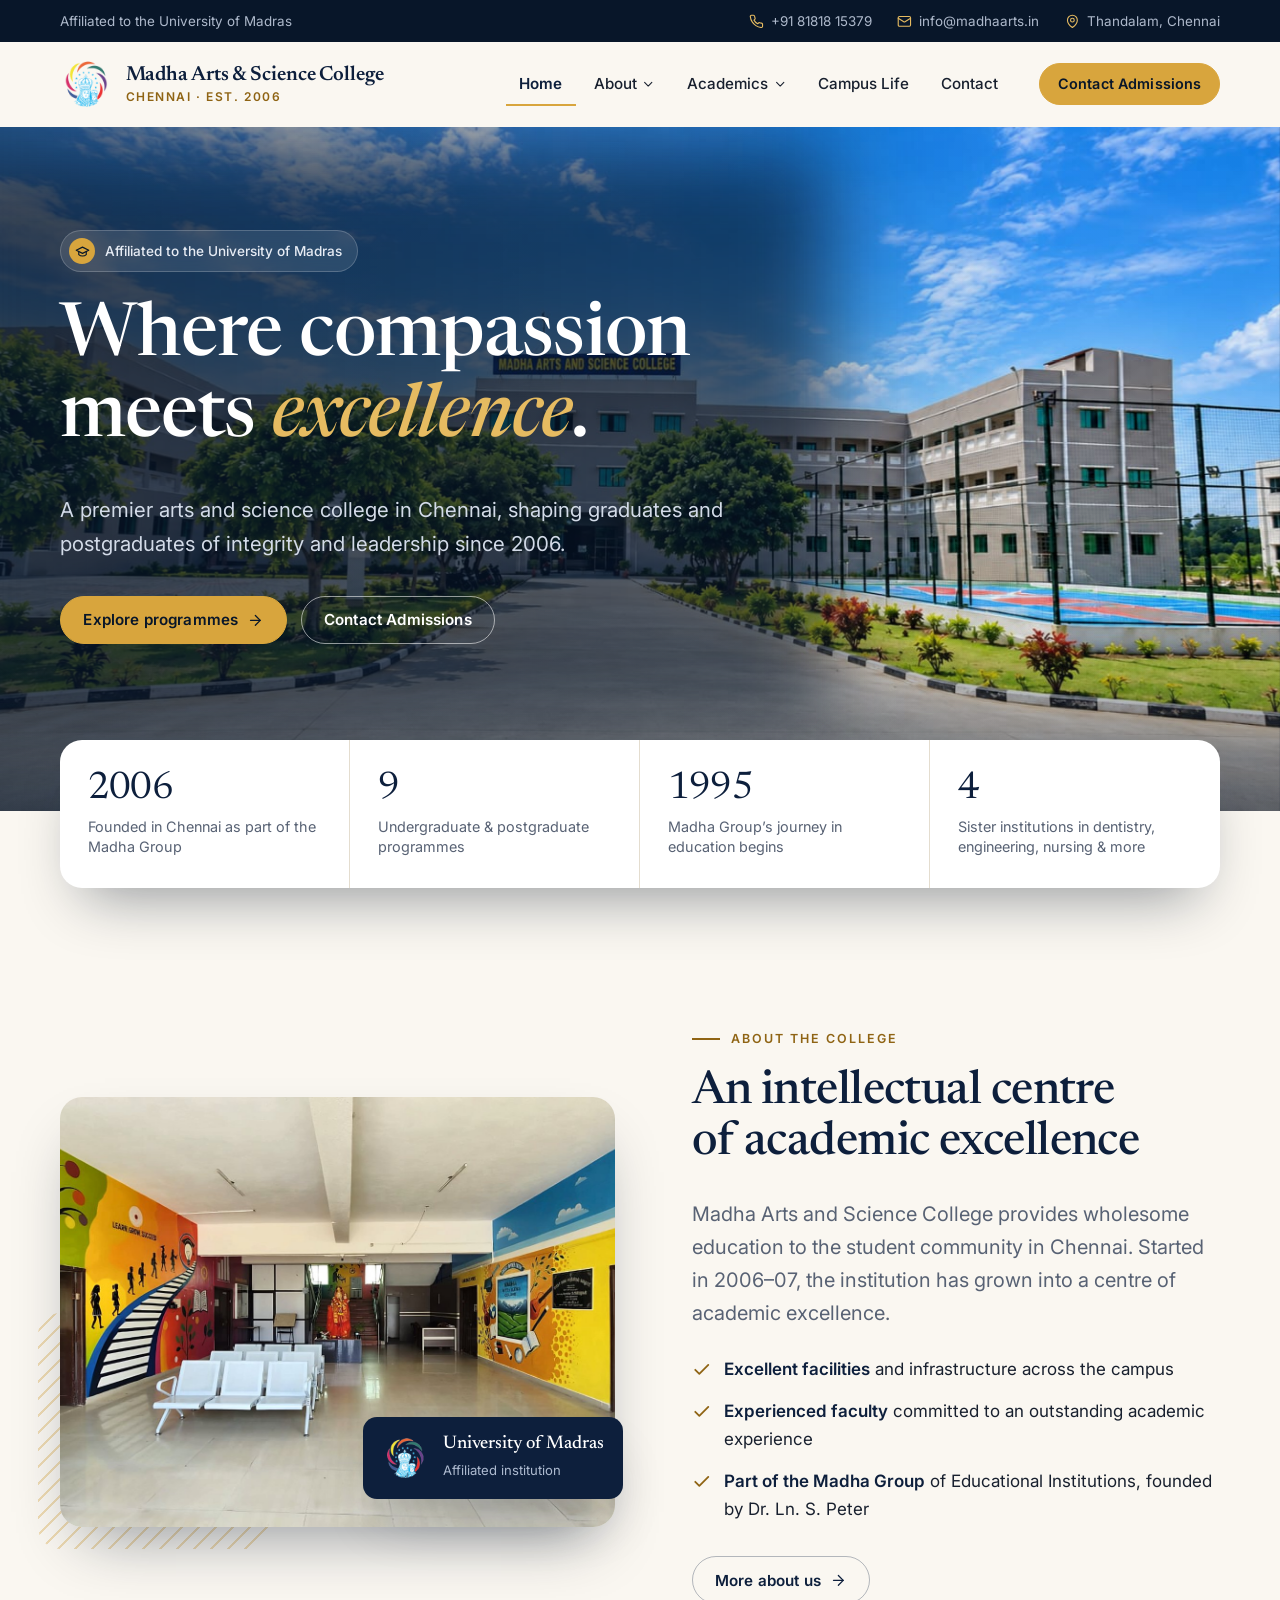
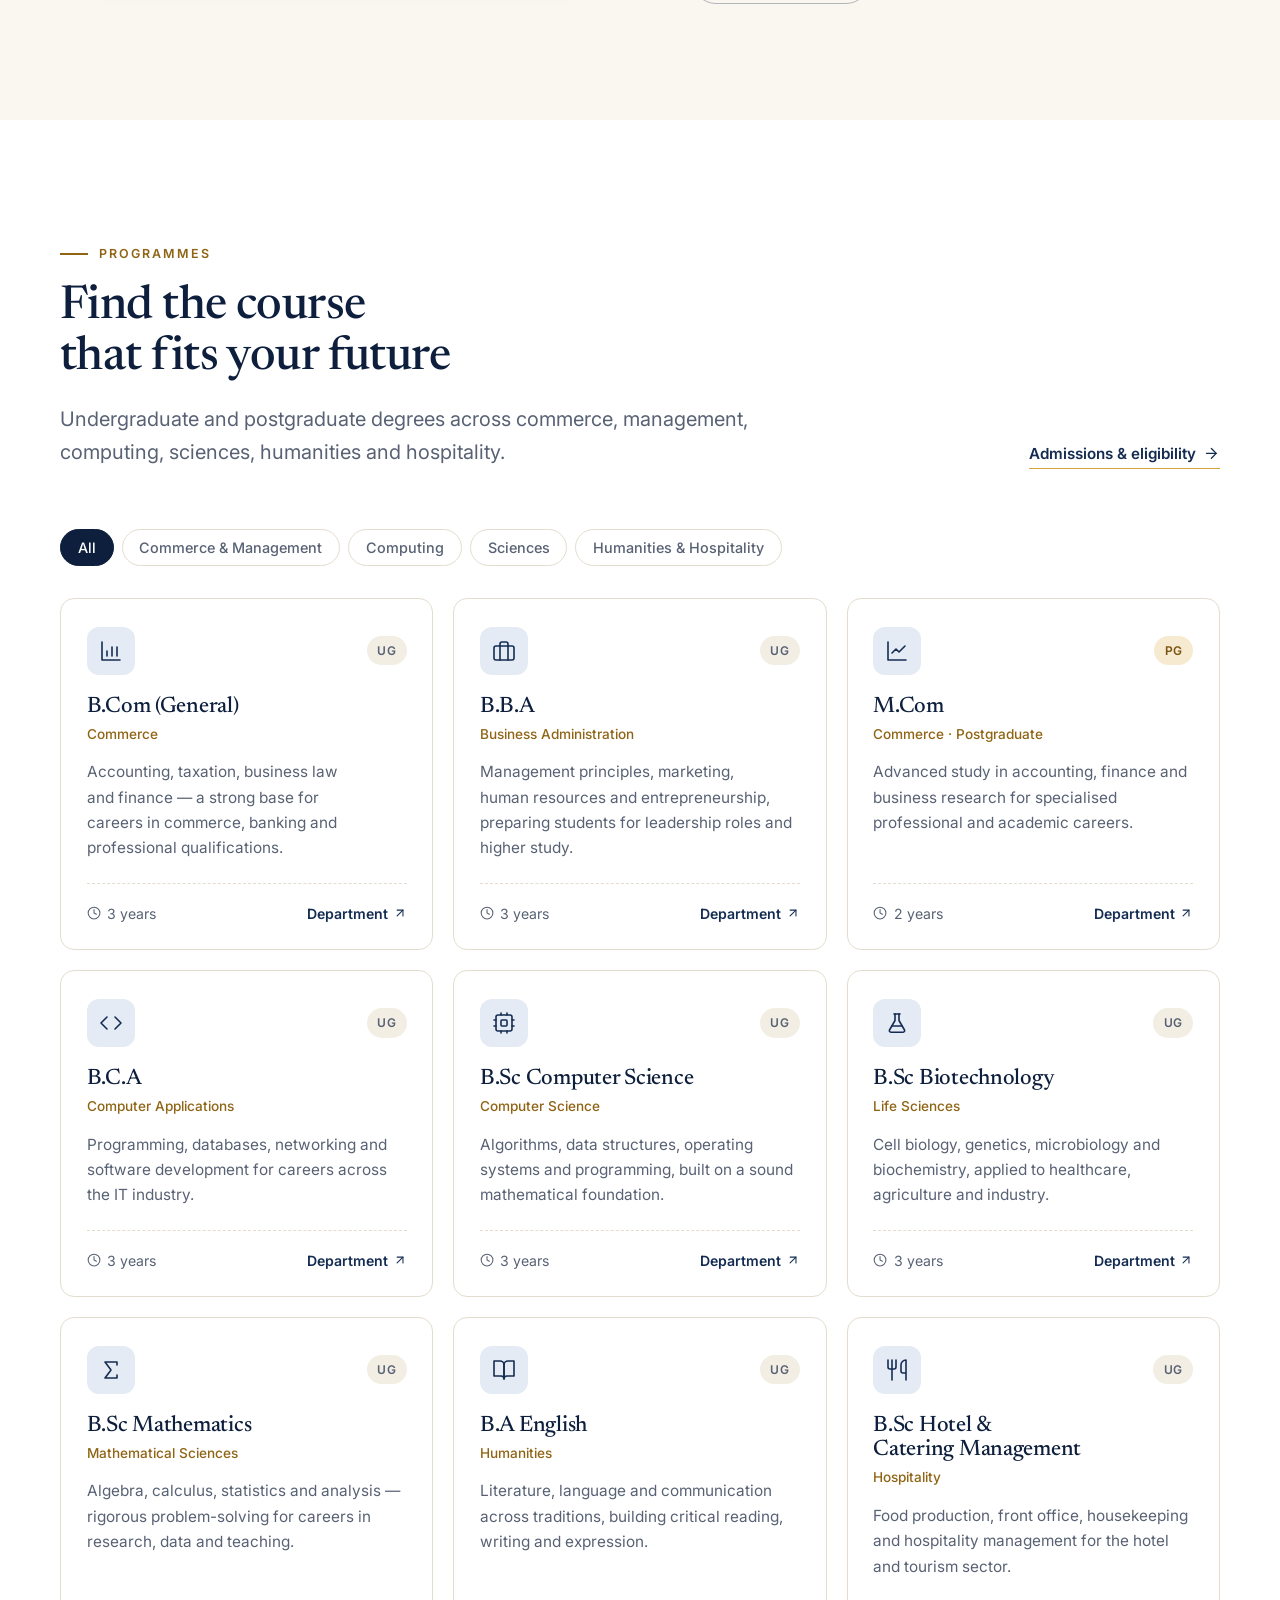
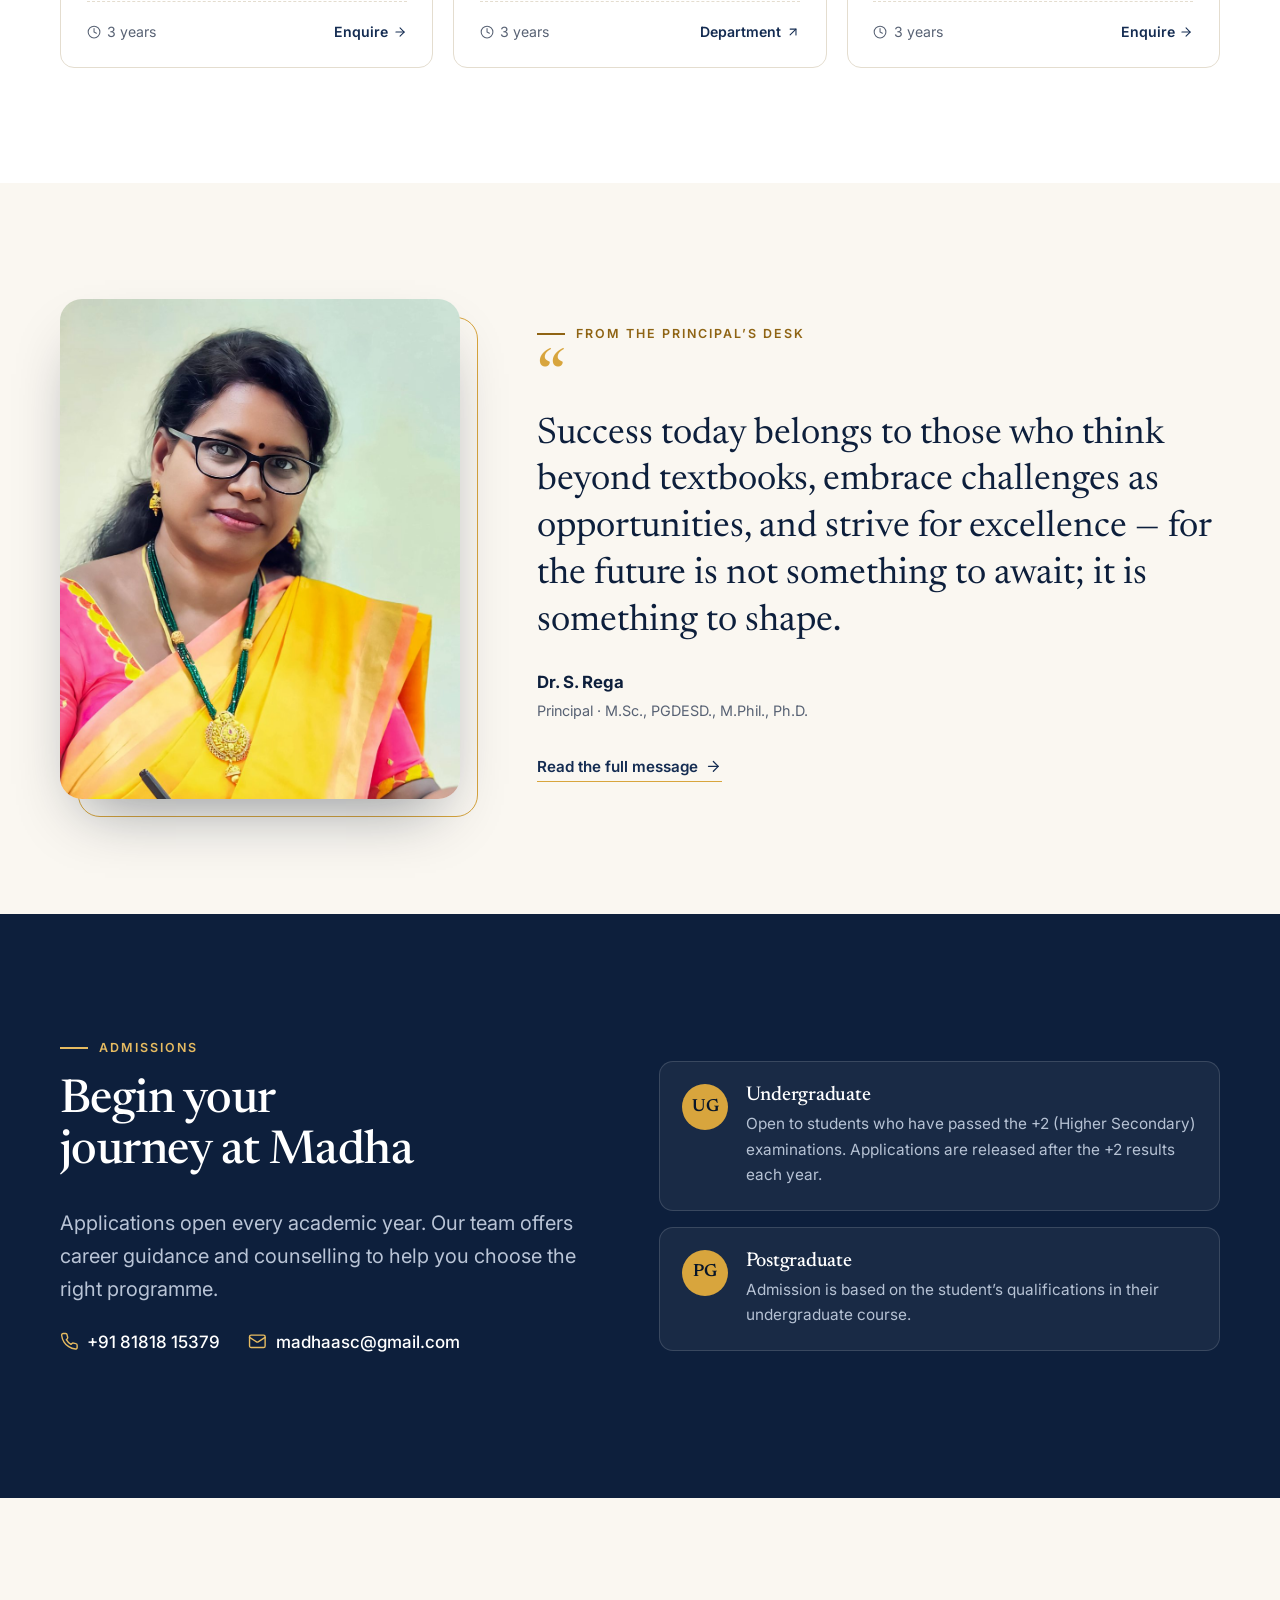
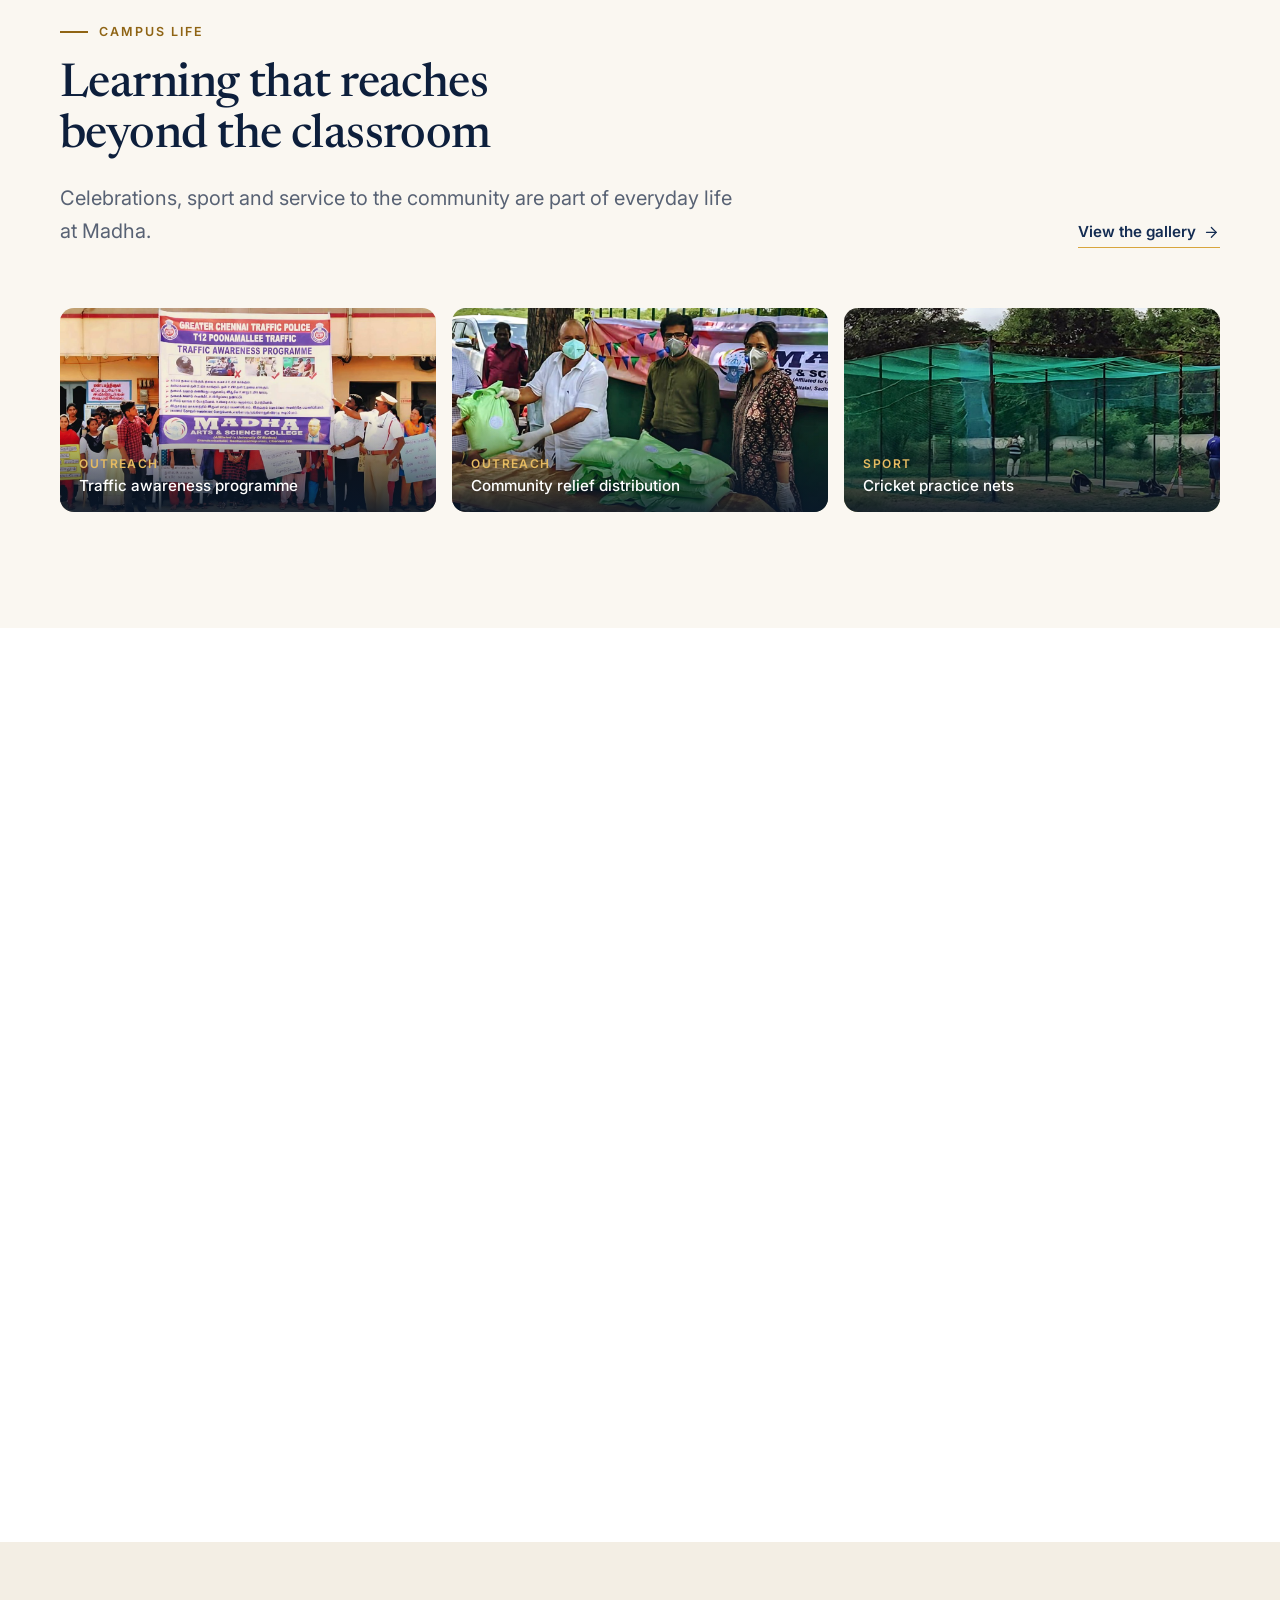
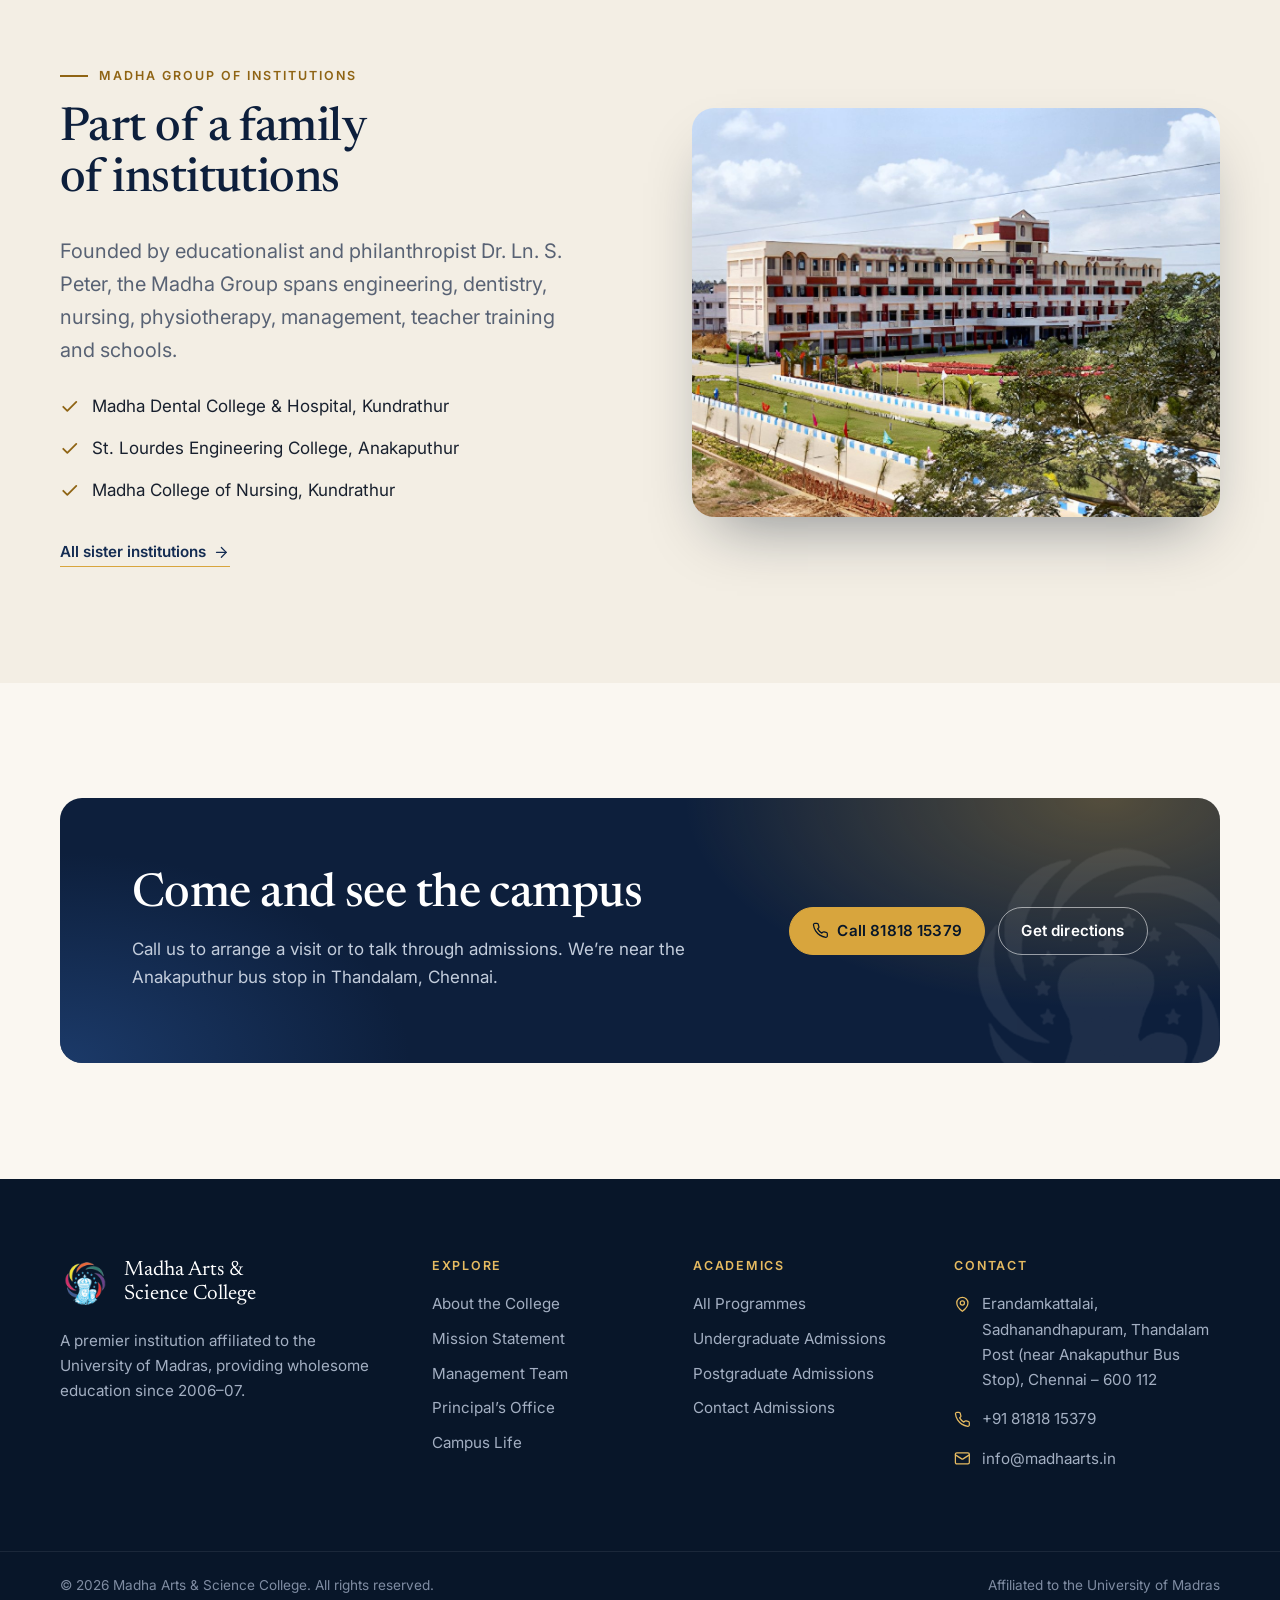
==== commit b664f8a4: "Rename the "Admission Enquiry" buttons to "Contact Admissions" The enquiry form is gone, so the head" ====
--- a/index.html
+++ b/index.html
@@ -62,7 +62,7 @@
           <li class="nav__item"><a class="nav__link" href="campus-life.html">Campus Life</a></li>
           <li class="nav__item"><a class="nav__link" href="contact.html">Contact</a></li>
         </ul>
-        <a class="btn btn--gold btn--sm nav__cta" href="contact.html#enquiry">Admission Enquiry</a>
+        <a class="btn btn--gold btn--sm nav__cta" href="contact.html#enquiry">Contact Admissions</a>
       </nav>
       <button class="nav-toggle" type="button" aria-expanded="false" aria-controls="site-nav" data-nav-toggle><span class="sr-only">Open menu</span><svg class="i" viewBox="0 0 24 24" aria-hidden="true"><path d="M4 6h16M4 12h16M4 18h16"/></svg></button>
     </div>
@@ -80,7 +80,7 @@
           <p class="hero__lead">A premier arts and science college in Chennai, shaping graduates and postgraduates of integrity and leadership since 2006.</p>
           <div class="hero__actions">
             <a class="btn btn--gold" href="academics.html">Explore programmes <svg class="i" viewBox="0 0 24 24" aria-hidden="true"><path d="M5 12h14"/><path d="m12 5 7 7-7 7"/></svg></a>
-            <a class="btn btn--ghost" href="contact.html#enquiry">Admission enquiry</a>
+            <a class="btn btn--ghost" href="contact.html#enquiry">Contact Admissions</a>
           </div>
         </div>
       </div>
@@ -243,56 +243,22 @@
           <p class="eyebrow">Admissions</p>
           <h2 id="adm-title">Begin your journey at Madha</h2>
           <p class="lead">Applications open every academic year. Our team offers career guidance and counselling to help you choose the right programme.</p>
-          <div class="pathways">
-            <div class="pathway">
-              <span class="pathway__num">UG</span>
-              <div><h3>Undergraduate</h3><p>Open to students who have passed the +2 (Higher Secondary) examinations. Applications are released after the +2 results each year.</p></div>
-            </div>
-            <div class="pathway">
-              <span class="pathway__num">PG</span>
-              <div><h3>Postgraduate</h3><p>Admission is based on the student&rsquo;s qualifications in their undergraduate course.</p></div>
-            </div>
-          </div>
           <div class="contact-inline">
             <a href="tel:+918181815379"><svg class="i" viewBox="0 0 24 24" aria-hidden="true"><path d="M22 16.92v3a2 2 0 0 1-2.18 2 19.79 19.79 0 0 1-8.63-3.07 19.5 19.5 0 0 1-6-6 19.79 19.79 0 0 1-3.07-8.67A2 2 0 0 1 4.11 2h3a2 2 0 0 1 2 1.72 12.84 12.84 0 0 0 .7 2.81 2 2 0 0 1-.45 2.11L8.09 9.91a16 16 0 0 0 6 6l1.27-1.27a2 2 0 0 1 2.11-.45 12.84 12.84 0 0 0 2.81.7A2 2 0 0 1 22 16.92z"/></svg>+91 81818 15379</a>
             <a href="mailto:madhaasc@gmail.com"><svg class="i" viewBox="0 0 24 24" aria-hidden="true"><rect width="20" height="16" x="2" y="4" rx="2"/><path d="m22 7-8.97 5.7a1.94 1.94 0 0 1-2.06 0L2 7"/></svg>madhaasc@gmail.com</a>
           </div>
         </div>
 
-        <form class="form-card" data-enquiry data-reveal style="--d:.1s" novalidate>
-          <h3>Admission enquiry</h3>
-          <p>Share your details and our admissions team will get back to you.</p>
-          <div class="form-grid">
-            <div class="field"><label for="h-name">Full name <span>*</span></label><input id="h-name" name="name" autocomplete="name" required></div>
-            <div class="field"><label for="h-phone">Mobile number <span>*</span></label><input id="h-phone" name="phone" type="tel" autocomplete="tel" inputmode="tel" pattern="[0-9+\s\-]{10,15}" required></div>
-            <div class="field field--full"><label for="h-email">Email</label><input id="h-email" name="email" type="email" autocomplete="email"></div>
-            <div class="field field--full">
-              <label for="h-programme">Programme of interest <span>*</span></label>
-              <select id="h-programme" name="programme" required>
-                <option value="">Select a programme</option>
-                <optgroup label="Undergraduate">
-                  <option>B.Com (General)</option>
-                  <option>B.B.A</option>
-                  <option>B.C.A</option>
-                  <option>B.Sc Computer Science</option>
-                  <option>B.Sc Biotechnology</option>
-                  <option>B.Sc Mathematics</option>
-                  <option>B.A English</option>
-                  <option>B.Sc Hotel &amp; Catering Management</option>
-                </optgroup>
-                <optgroup label="Postgraduate">
-                  <option>M.Com</option>
-                </optgroup>
-              </select>
-            </div>
-            <div class="field field--full"><label for="h-msg">Message</label><textarea id="h-msg" name="message" rows="3"></textarea></div>
-          </div>
-          <div class="form-foot">
-            <small>We use your details only to respond to your enquiry.</small>
-            <button class="btn btn--gold" type="submit">Send enquiry <svg class="i" viewBox="0 0 24 24" aria-hidden="true"><path d="M5 12h14"/><path d="m12 5 7 7-7 7"/></svg></button>
-          </div>
-          <p class="form-status" role="status" hidden></p>
-        </form>
+        <div class="pathways" data-reveal style="--d:.1s">
+          <div class="pathway">
+            <span class="pathway__num">UG</span>
+            <div><h3>Undergraduate</h3><p>Open to students who have passed the +2 (Higher Secondary) examinations. Applications are released after the +2 results each year.</p></div>
+          </div>
+          <div class="pathway">
+            <span class="pathway__num">PG</span>
+            <div><h3>Postgraduate</h3><p>Admission is based on the student&rsquo;s qualifications in their undergraduate course.</p></div>
+          </div>
+        </div>
       </div>
     </section>
 
@@ -415,7 +381,7 @@
           <li><a href="academics.html#programmes">All Programmes</a></li>
           <li><a href="academics.html#undergraduate">Undergraduate Admissions</a></li>
           <li><a href="academics.html#postgraduate">Postgraduate Admissions</a></li>
-          <li><a href="contact.html#enquiry">Admission Enquiry</a></li>
+          <li><a href="contact.html#enquiry">Contact Admissions</a></li>
         </ul>
       </div>
       <div>
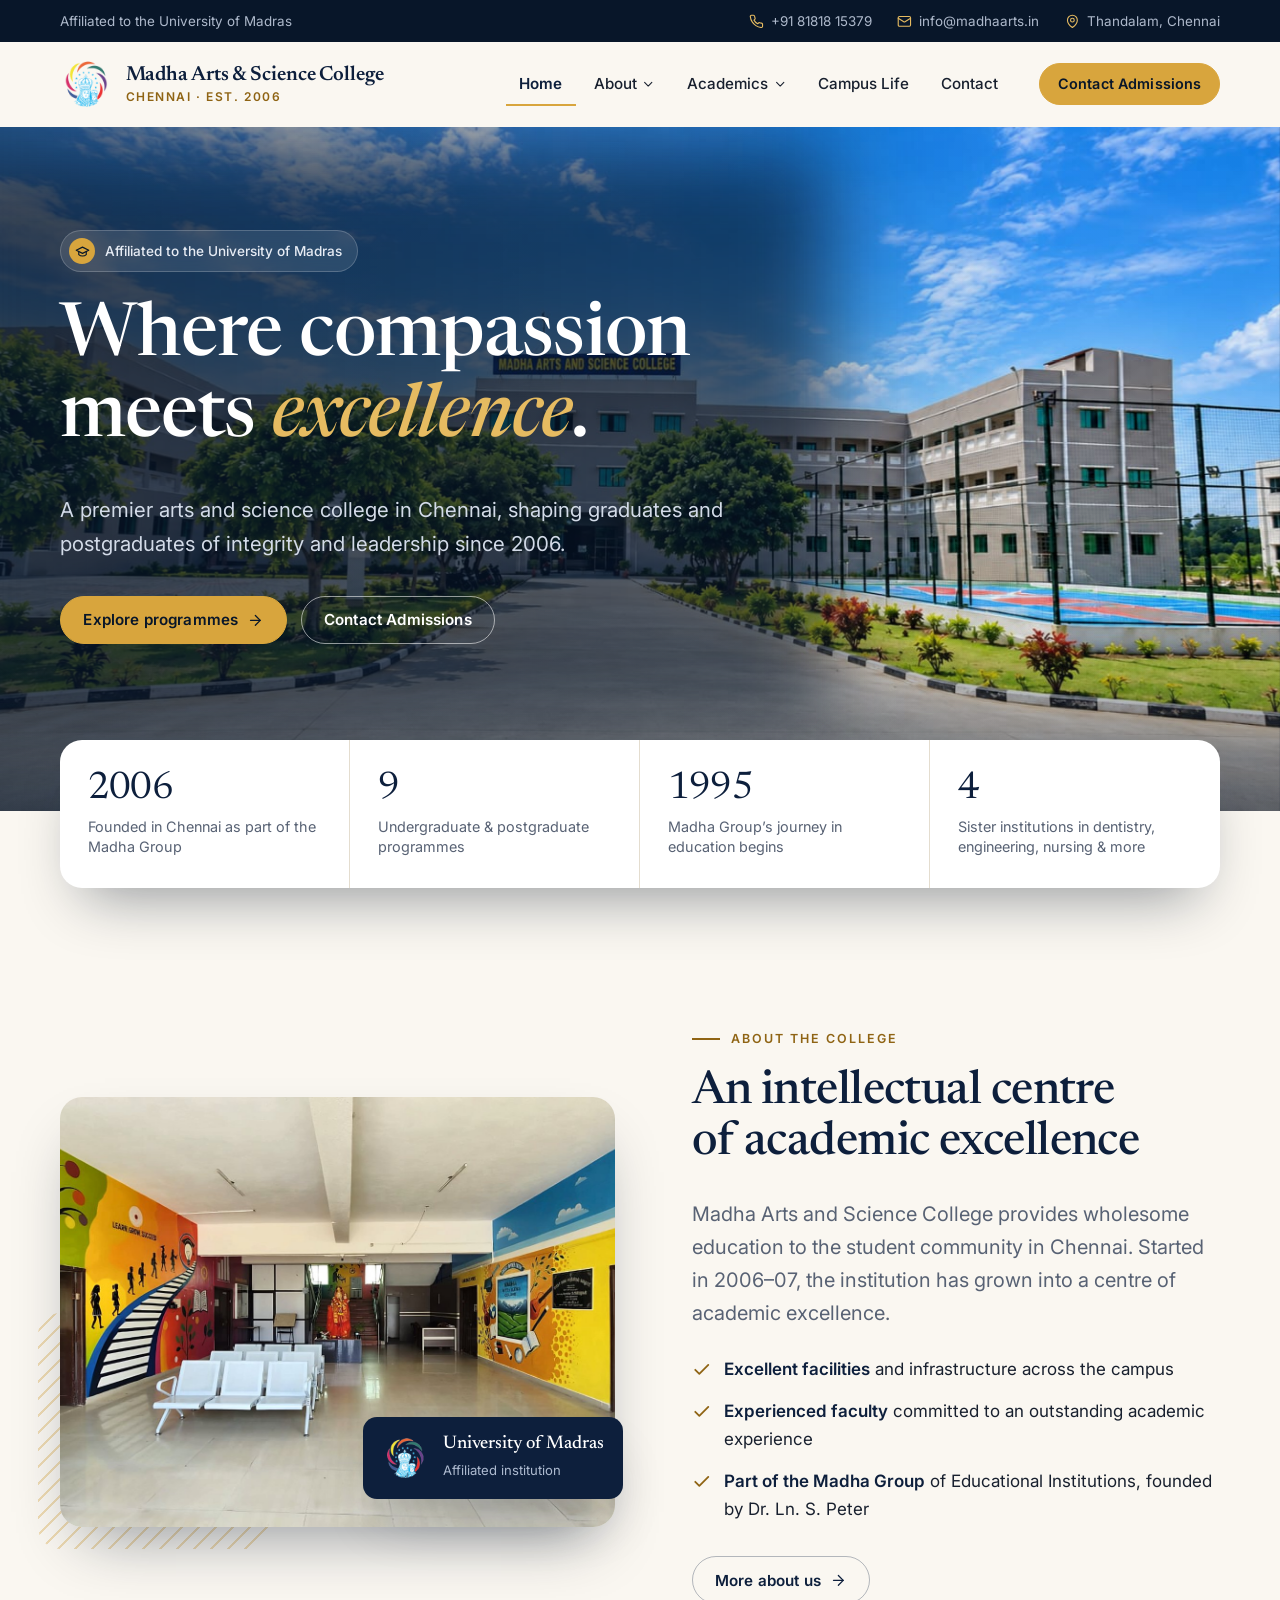
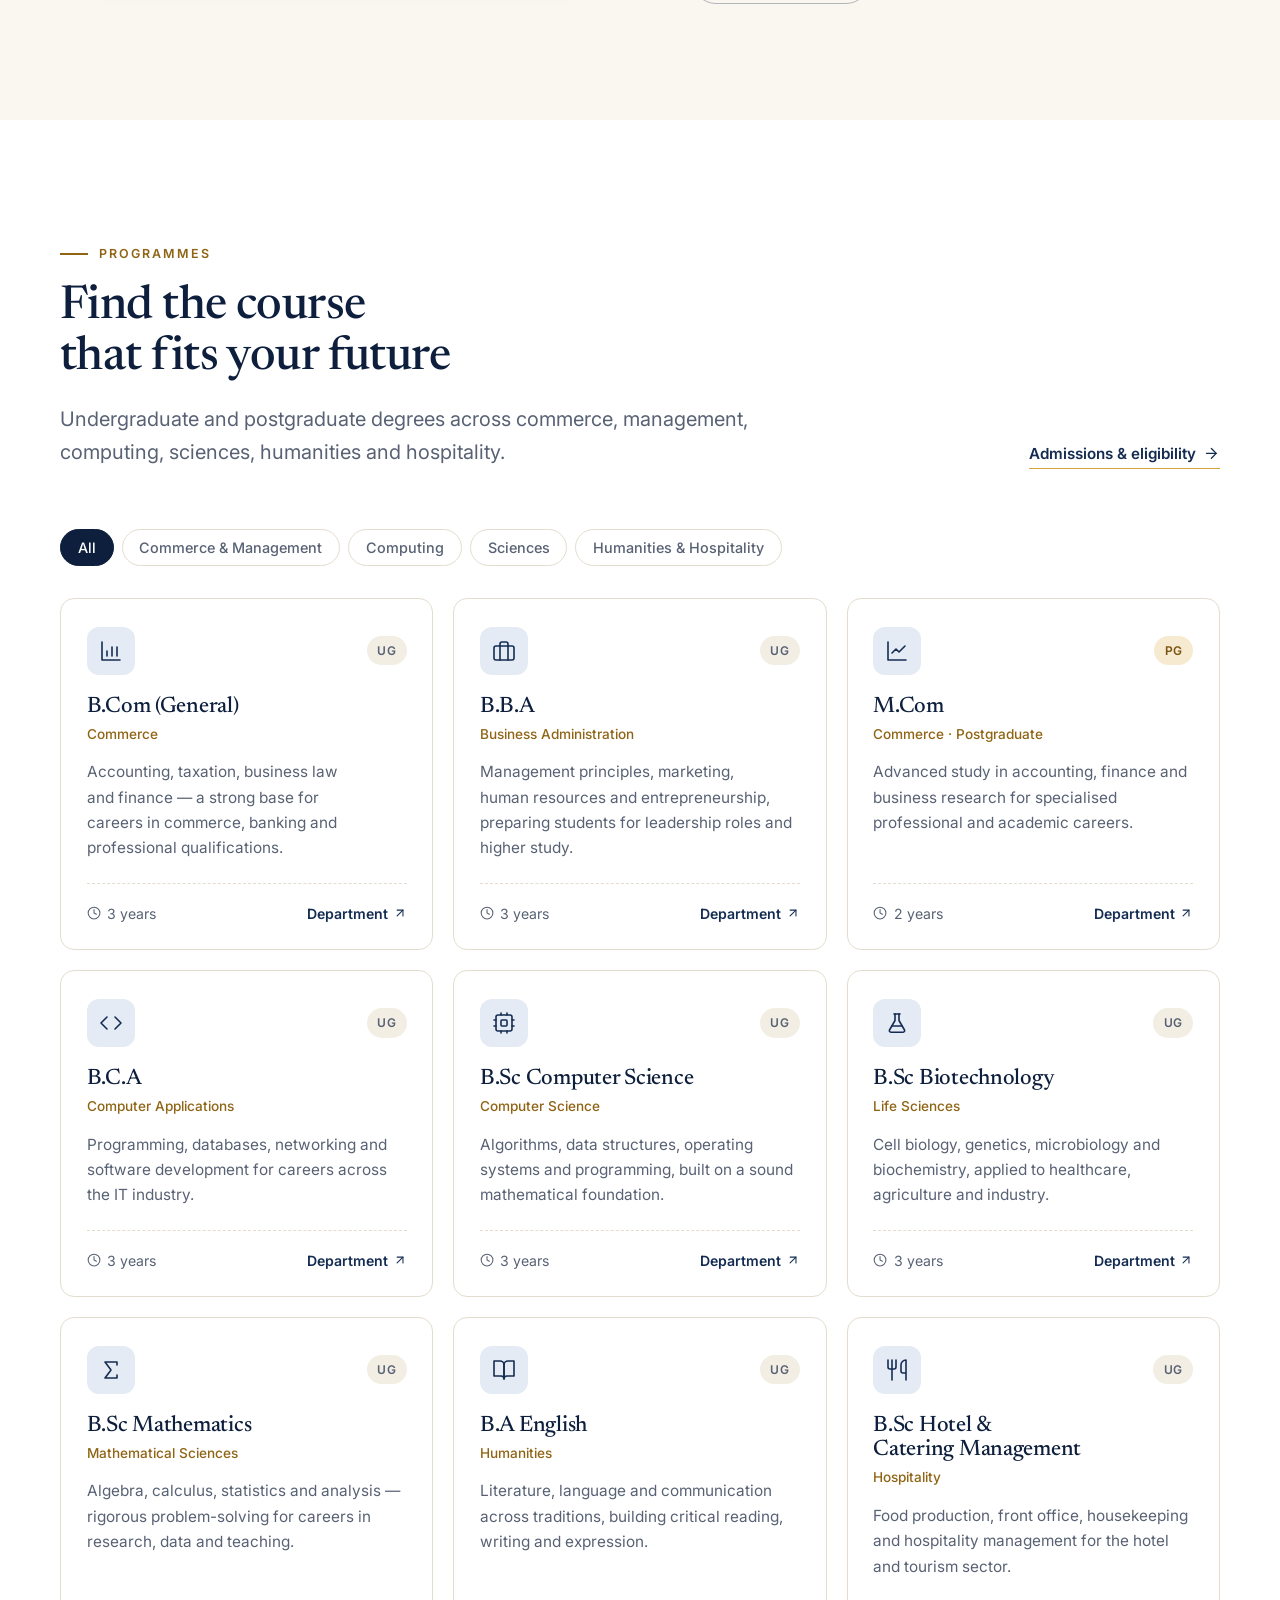
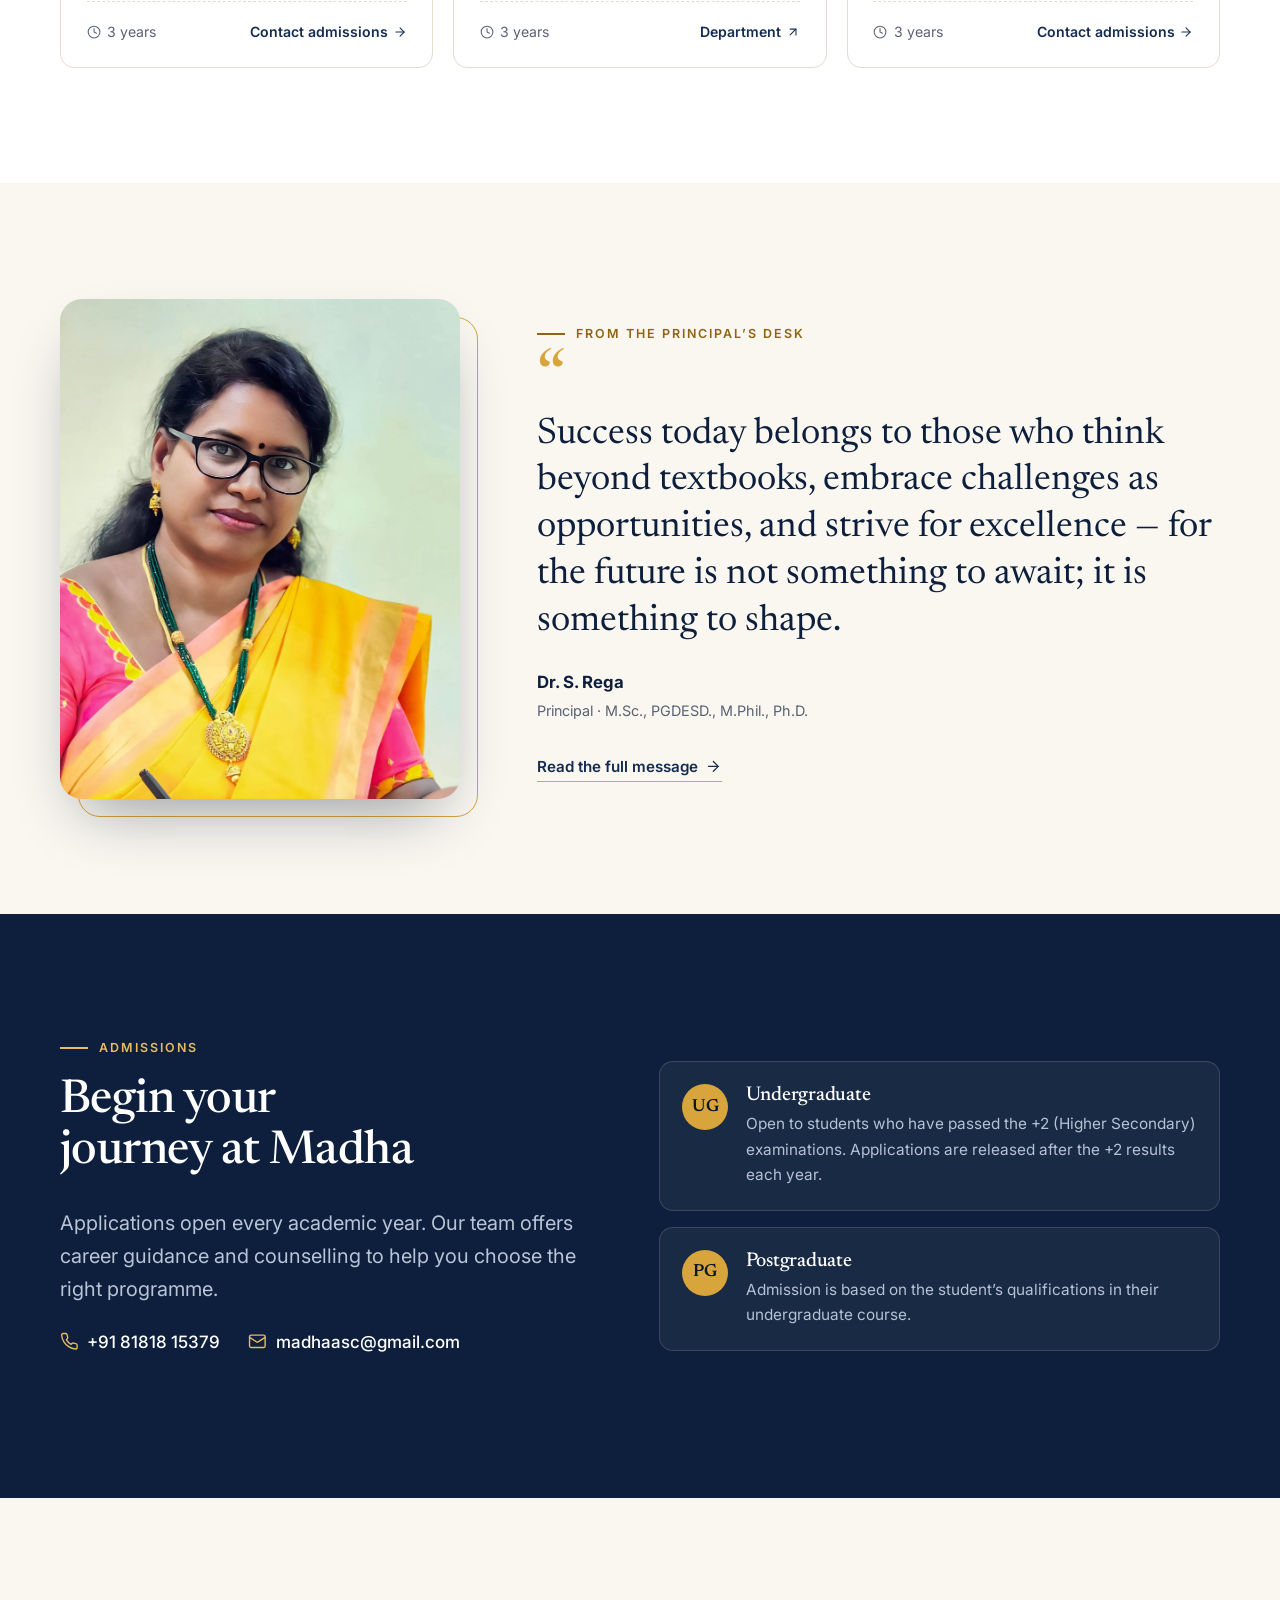
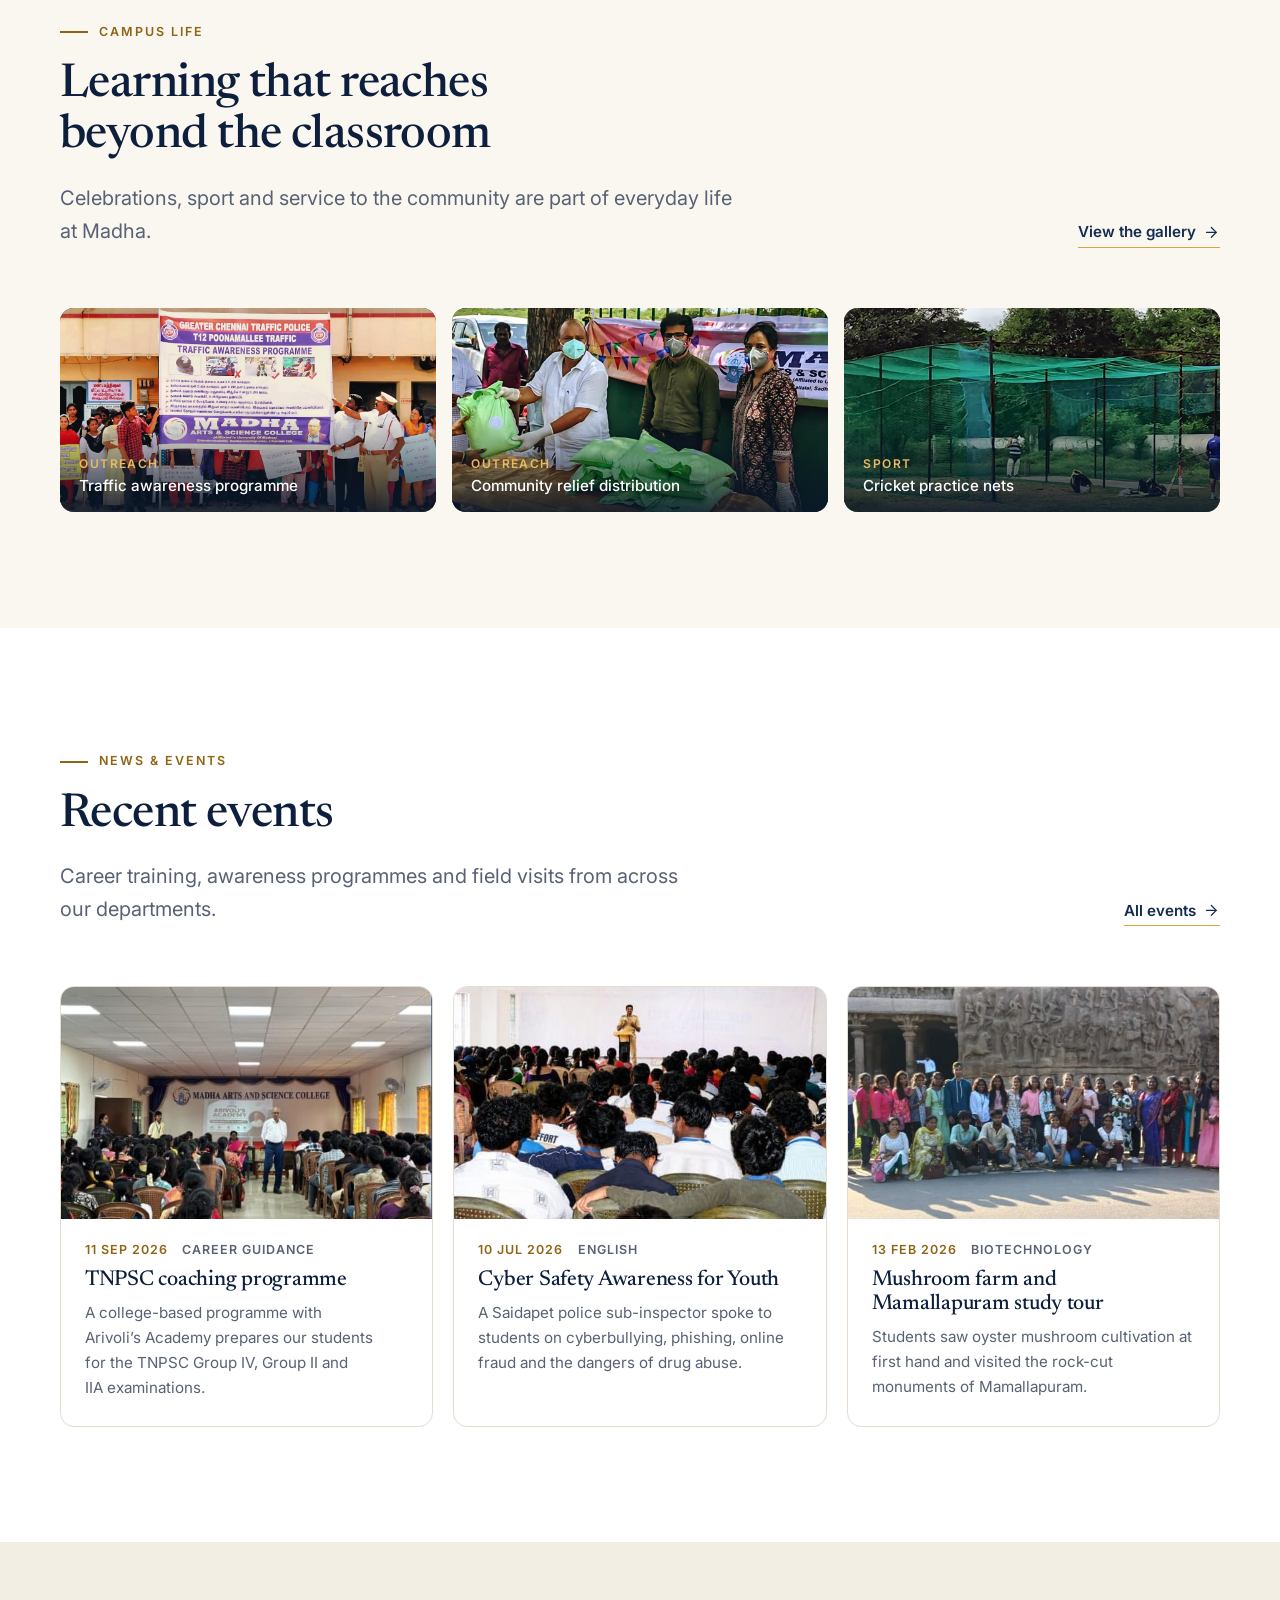
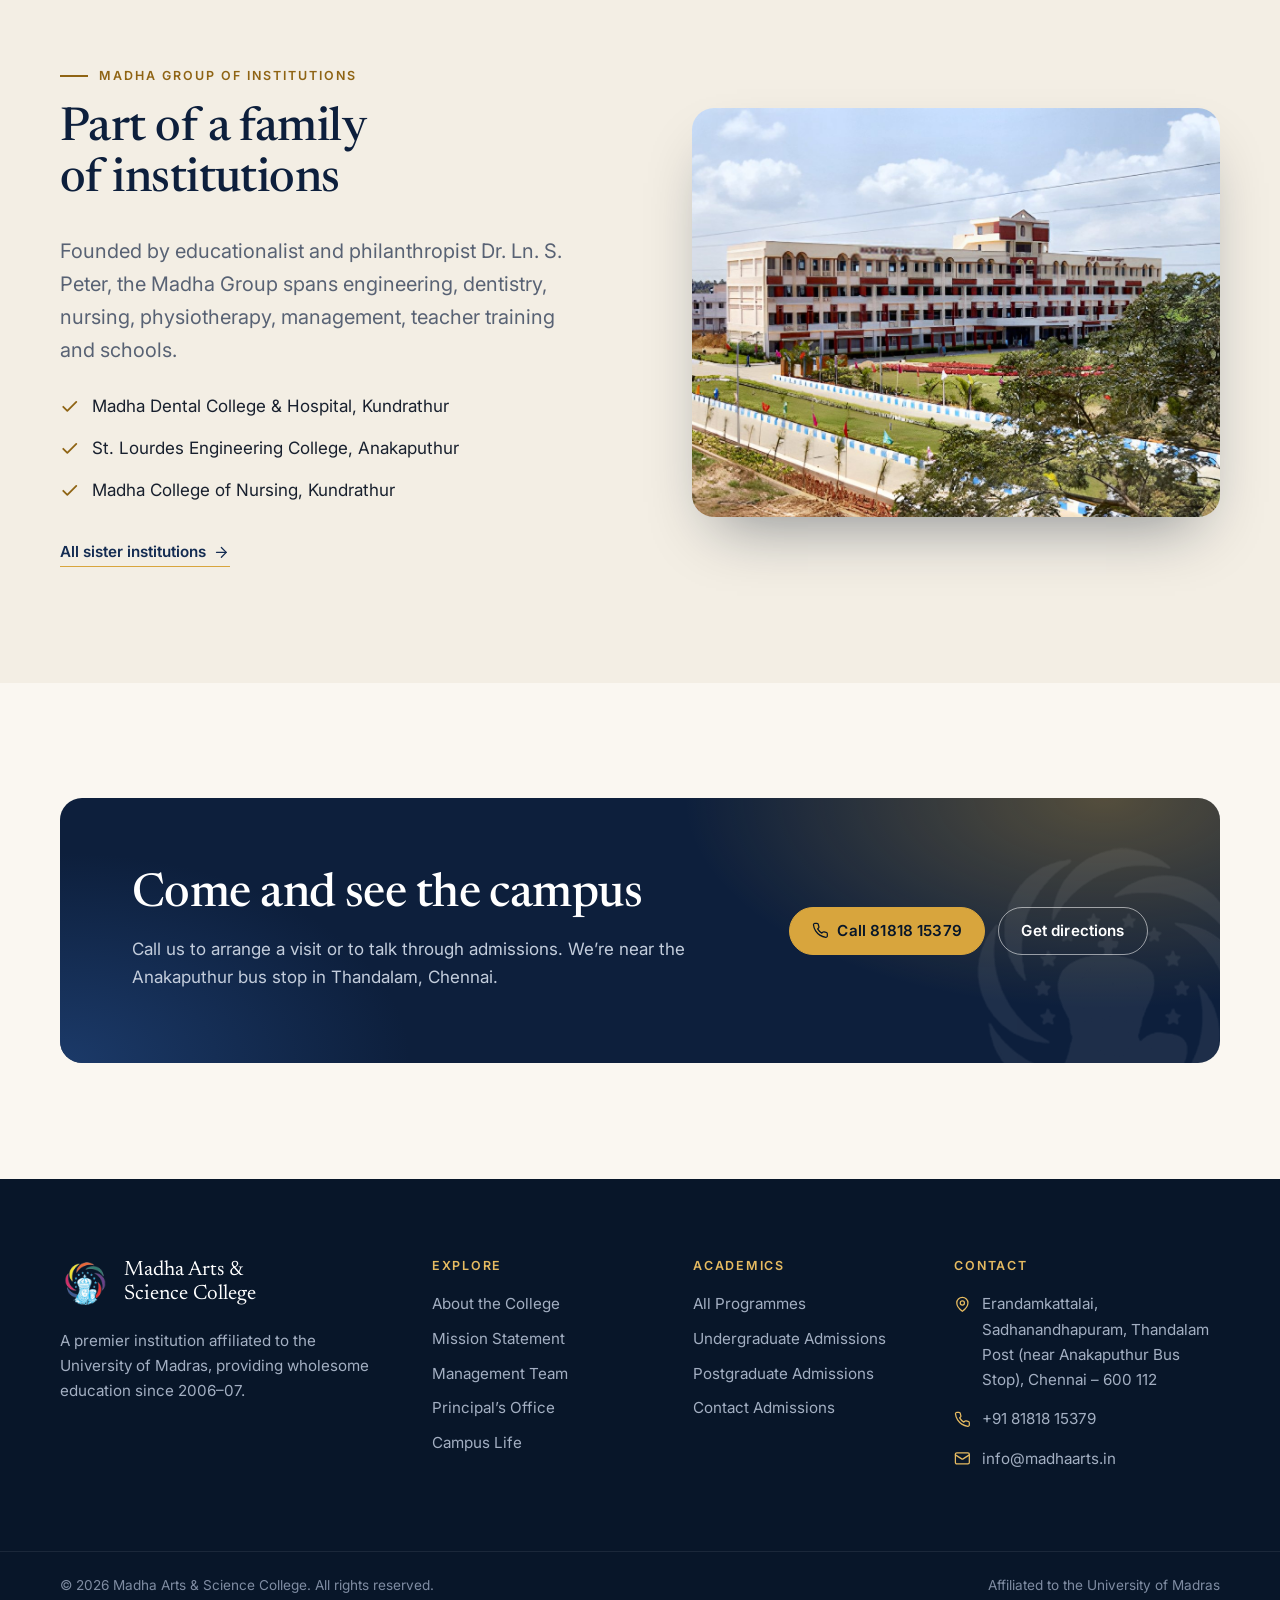
==== commit e10da0e3: "Rename the programme cards' "Enquire" links to "Contact admissions" The two programme cards without " ====
--- a/index.html
+++ b/index.html
@@ -197,7 +197,7 @@
             <h3>B.Sc Mathematics</h3>
             <p class="programme__school">Mathematical Sciences</p>
             <p>Algebra, calculus, statistics and analysis &mdash; rigorous problem-solving for careers in research, data and teaching.</p>
-            <div class="programme__foot"><span><svg class="i" viewBox="0 0 24 24" aria-hidden="true"><circle cx="12" cy="12" r="10"/><path d="M12 6v6l4 2"/></svg>3 years</span><a href="contact.html#enquiry">Enquire <svg class="i" viewBox="0 0 24 24" aria-hidden="true"><path d="M5 12h14"/><path d="m12 5 7 7-7 7"/></svg></a></div>
+            <div class="programme__foot"><span><svg class="i" viewBox="0 0 24 24" aria-hidden="true"><circle cx="12" cy="12" r="10"/><path d="M12 6v6l4 2"/></svg>3 years</span><a href="contact.html#enquiry">Contact admissions <svg class="i" viewBox="0 0 24 24" aria-hidden="true"><path d="M5 12h14"/><path d="m12 5 7 7-7 7"/></svg></a></div>
           </article>
 
           <article class="programme" data-school="humanities" data-reveal style="--d:.05s">
@@ -213,7 +213,7 @@
             <h3>B.Sc Hotel &amp; Catering Management</h3>
             <p class="programme__school">Hospitality</p>
             <p>Food production, front office, housekeeping and hospitality management for the hotel and tourism sector.</p>
-            <div class="programme__foot"><span><svg class="i" viewBox="0 0 24 24" aria-hidden="true"><circle cx="12" cy="12" r="10"/><path d="M12 6v6l4 2"/></svg>3 years</span><a href="contact.html#enquiry">Enquire <svg class="i" viewBox="0 0 24 24" aria-hidden="true"><path d="M5 12h14"/><path d="m12 5 7 7-7 7"/></svg></a></div>
+            <div class="programme__foot"><span><svg class="i" viewBox="0 0 24 24" aria-hidden="true"><circle cx="12" cy="12" r="10"/><path d="M12 6v6l4 2"/></svg>3 years</span><a href="contact.html#enquiry">Contact admissions <svg class="i" viewBox="0 0 24 24" aria-hidden="true"><path d="M5 12h14"/><path d="m12 5 7 7-7 7"/></svg></a></div>
           </article>
         </div>
       </div>
